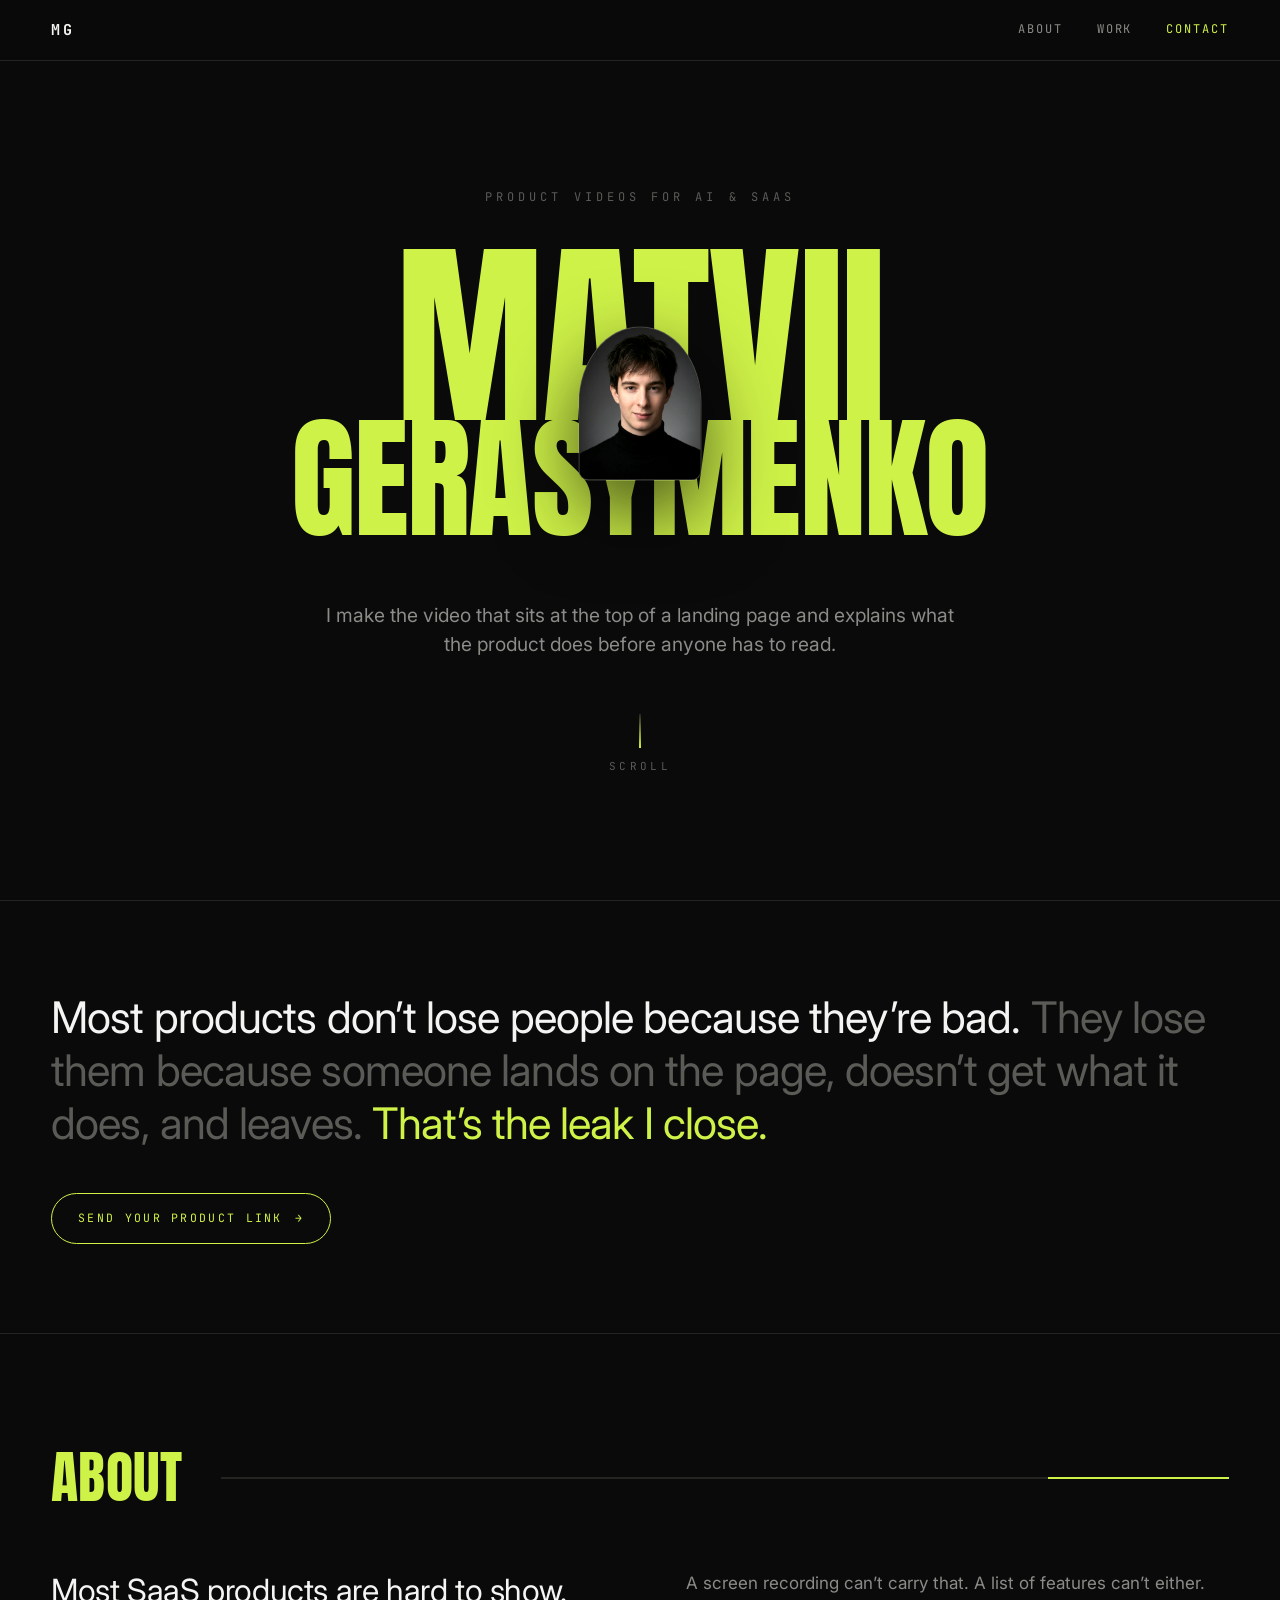
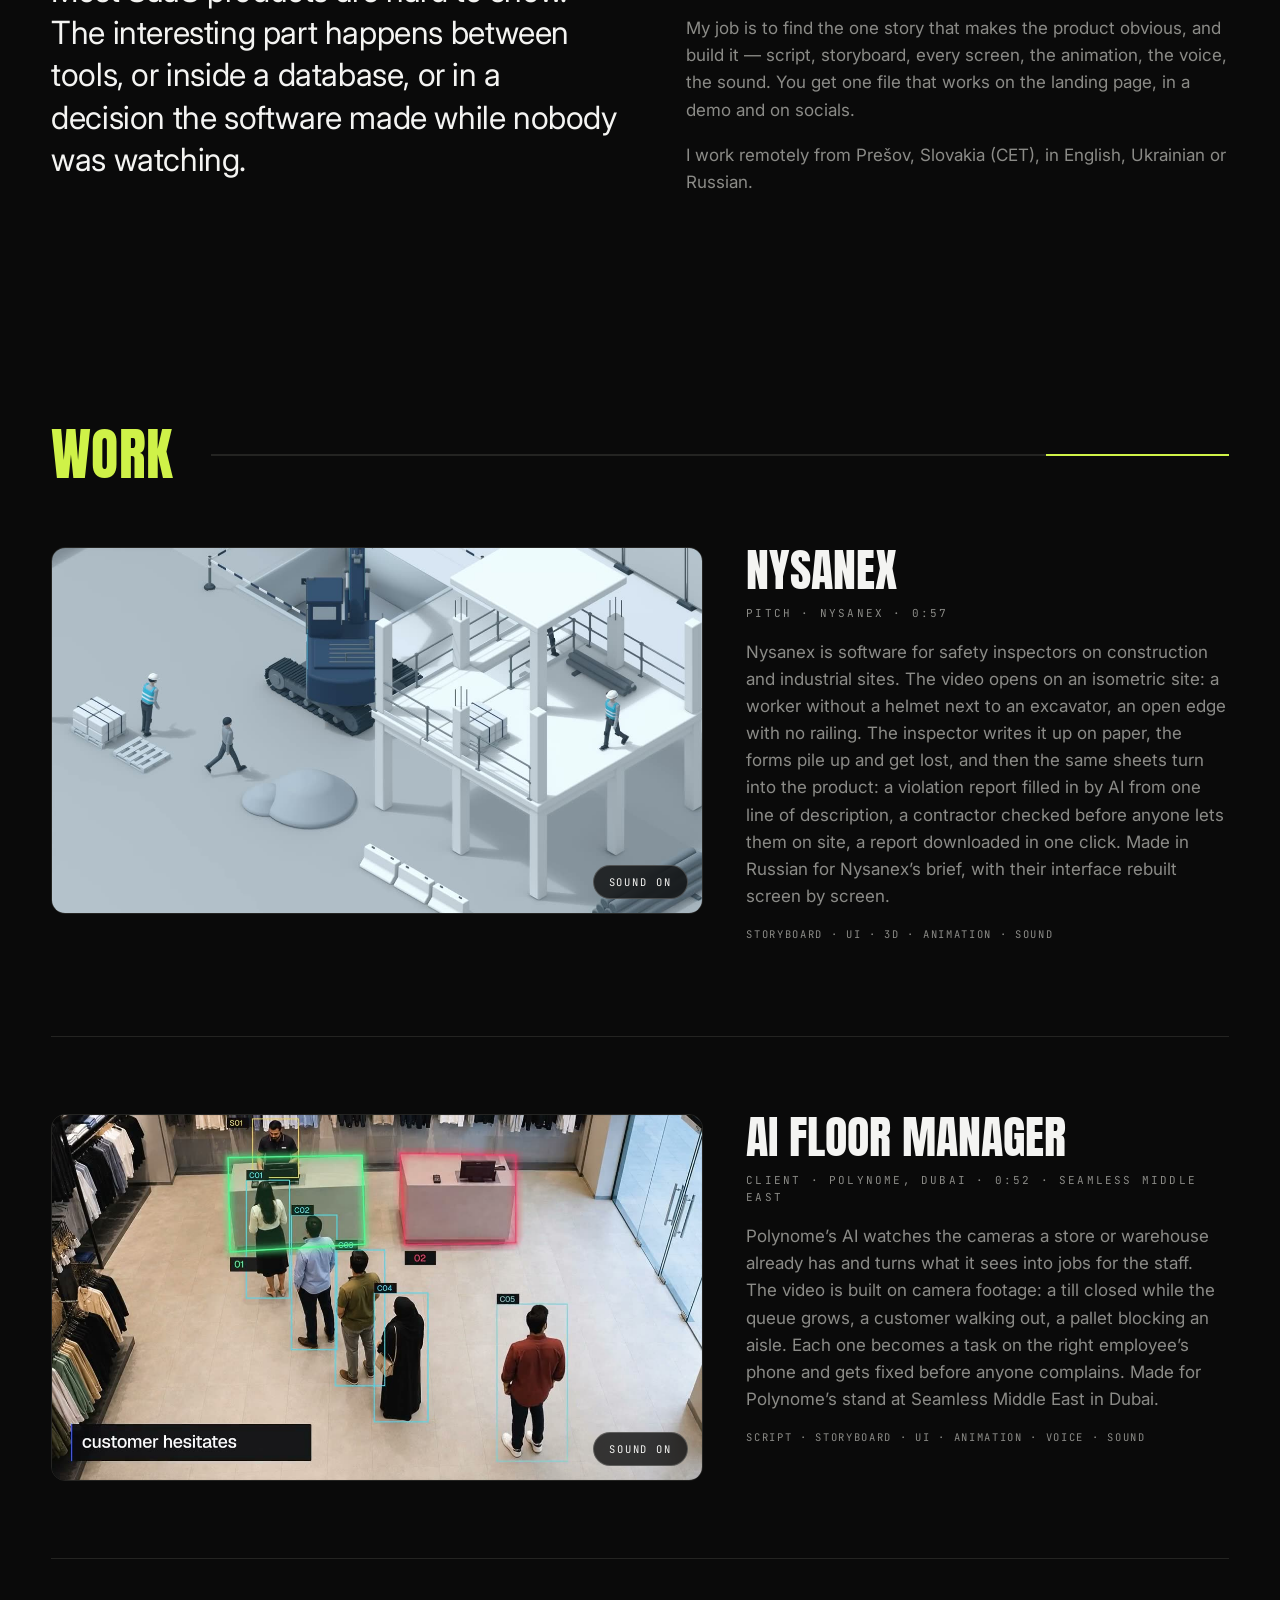
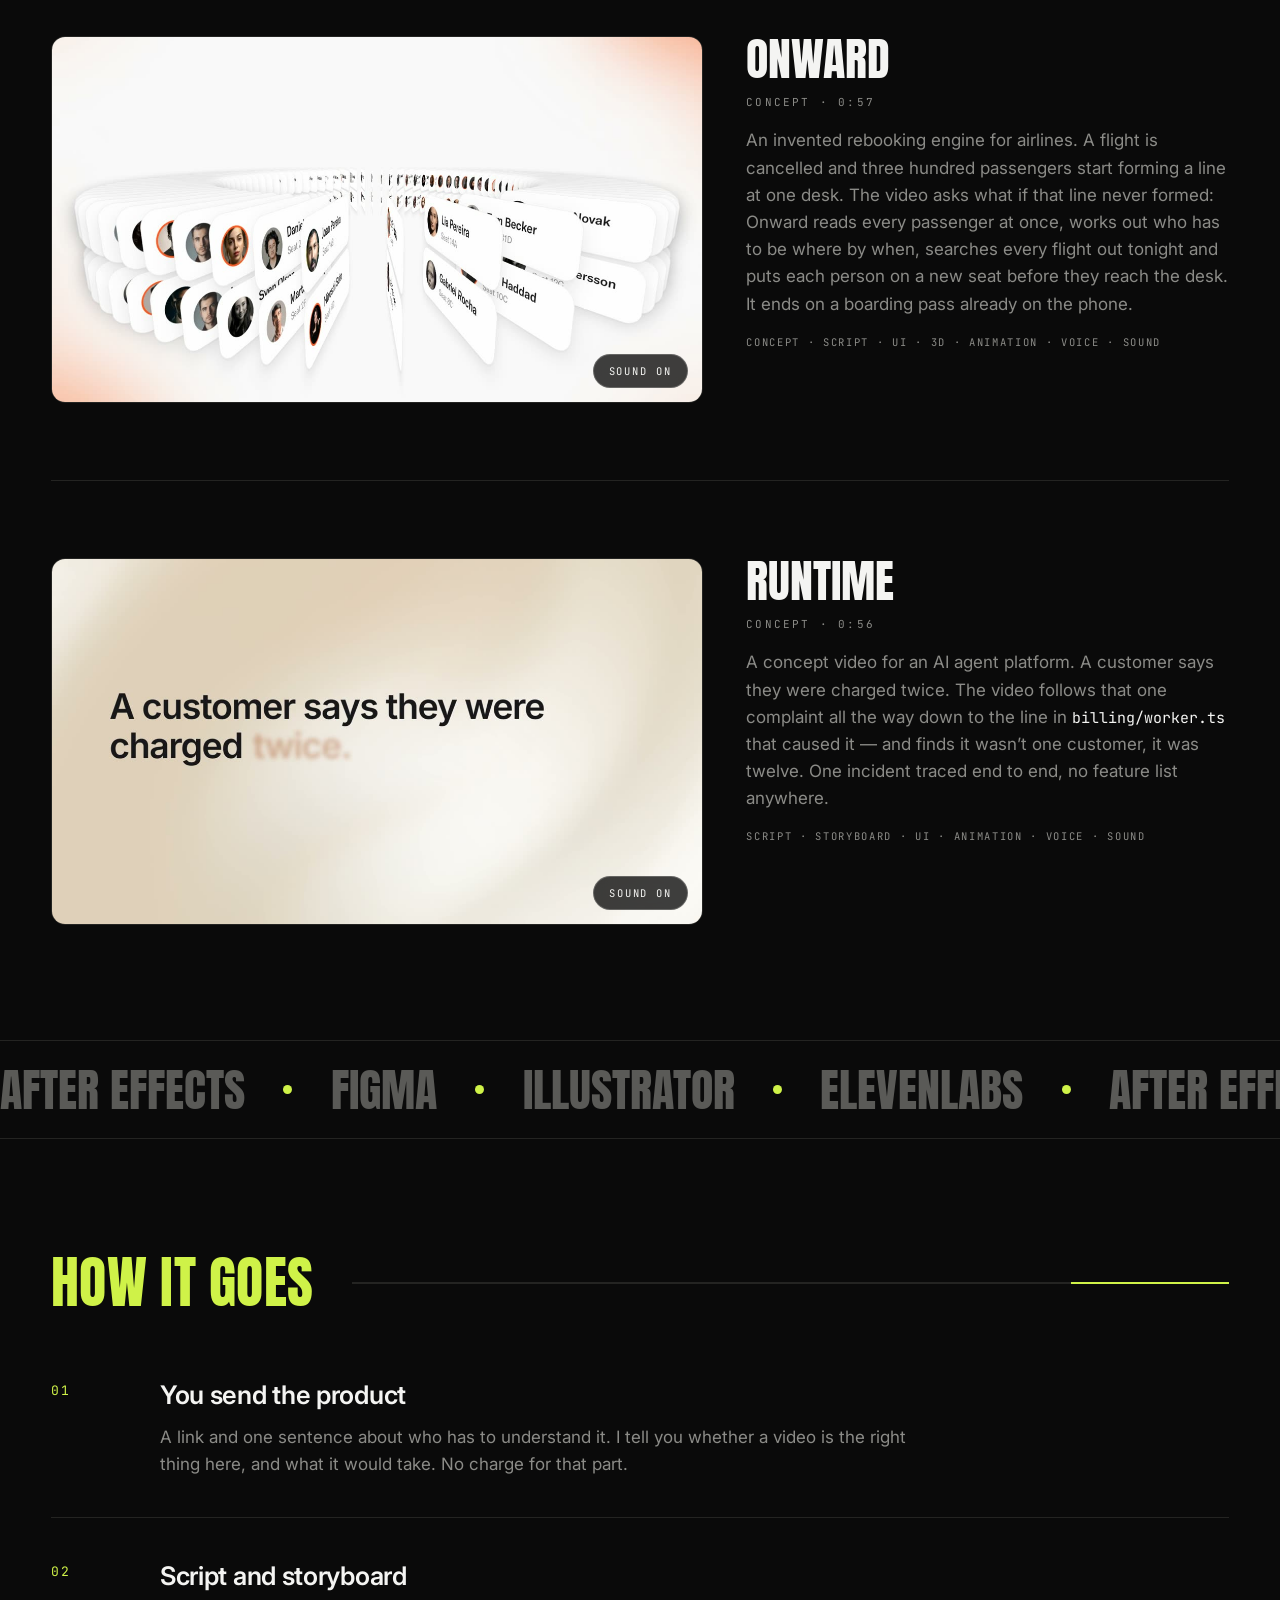
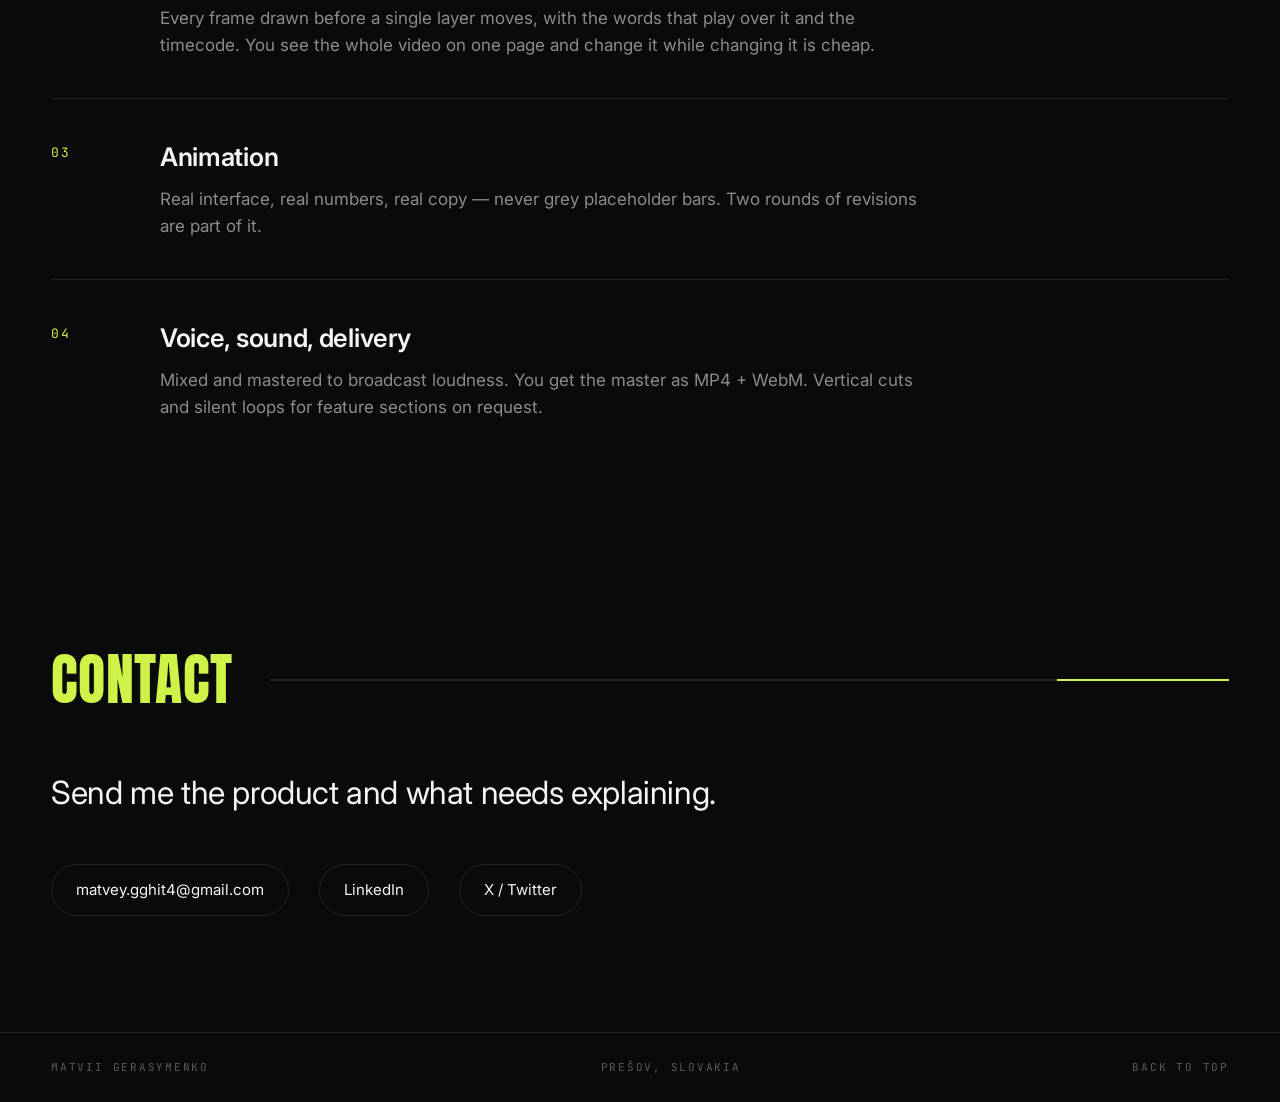
==== index.html @ 165502f5 "Onward replaces Kilter" ====
<!doctype html>
<html lang="en">
<head>
<meta charset="utf-8">
<meta name="viewport" content="width=device-width,initial-scale=1">
<title>Matvii Gerasymenko — Product videos for AI &amp; SaaS</title>
<meta name="description" content="Product videos for AI and SaaS products that are hard to show, built from the real interface. Script, storyboard, UI, animation, voice, sound — one person, start to finish.">
<meta property="og:title" content="Matvii Gerasymenko — Product video for SaaS">
<meta property="og:description" content="Product videos for AI and SaaS products that are hard to show, built from the real interface.">
<meta property="og:image" content="assets/nysanex-poster.jpg">
<meta property="og:type" content="website">
<meta name="theme-color" content="#0A0A0A">
<link rel="preconnect" href="https://fonts.googleapis.com">
<link rel="preconnect" href="https://fonts.gstatic.com" crossorigin>
<link href="https://fonts.googleapis.com/css2?family=Anton&family=Inter:wght@400;500;600&family=JetBrains+Mono:wght@400;700&display=swap" rel="stylesheet">
<link rel="stylesheet" href="style.css">
</head>
<body>

<header class="head">
  <a class="mono brand" href="#top">MG</a>
  <nav class="mono nav">
    <a href="#about">About</a>
    <a href="#work">Work</a>
    <a href="#contact">Contact</a>
  </nav>
</header>

<main id="top">

  <!-- ══ HERO ══ -->
  <section class="hero">
    <p class="mono eyebrow">PRODUCT VIDEOS FOR AI &amp; SAAS</p>
    <div class="name">
      <h1 class="line">MATVII</h1>
      <figure class="portrait">
        <img src="assets/matvii.jpg" alt="Matvii Gerasymenko" width="720" height="900" loading="eager">
      </figure>
      <h1 class="line">GERASYMENKO</h1>
    </div>
    <p class="lead">I make the video that sits at the top of a landing page and explains what the product does before anyone has to read.</p>
    <a class="mono scroll" href="#about"><span class="bar"></span>SCROLL</a>
  </section>

  <!-- ══ ЗАЯВЛЕНИЕ — первое, что читают после первого экрана ══ -->
  <section class="claim">
    <p class="claim-t">
      Most products don’t lose people because they’re bad.
      <span class="off">They lose them because someone lands on the page, doesn’t get what it does, and leaves.</span>
      <span class="hit">That’s the leak I close.</span>
    </p>
    <a class="mono cta" href="#contact">SEND YOUR PRODUCT LINK <span>&rarr;</span></a>
  </section>

  <!-- ══ ABOUT ══ -->
  <section id="about" class="sec">
    <div class="sec-head"><h2>ABOUT</h2><span class="rule"></span></div>
    <div class="two">
      <p class="big">Most SaaS products are hard to show. The interesting part happens between tools, or inside a database, or in a decision the software made while nobody was watching.</p>
      <div class="body">
        <p>A screen recording can’t carry that. A list of features can’t either.</p>
        <p>My job is to find the one story that makes the product obvious, and build it — script, storyboard, every screen, the animation, the voice, the sound. You get one file that works on the landing page, in a demo and on socials.</p>
        <p>I work remotely from Prešov, Slovakia (CET), in English, Ukrainian or Russian.</p>
      </div>
    </div>
  </section>

  <!-- ══ WORK ══ -->
  <section id="work" class="sec">
    <div class="sec-head"><h2>WORK</h2><span class="rule"></span></div>

    <article class="proj">
      <div class="player">
        <video src="assets/nysanex.mp4" poster="assets/nysanex-poster.jpg" muted loop playsinline preload="none"></video>
        <button class="mono sound" type="button" aria-label="Sound">SOUND ON</button>
      </div>
      <div class="meta">
        <h3>Nysanex</h3>
        <p class="mono tags">PITCH · NYSANEX · 0:57</p>
        <p>Nysanex is software for safety inspectors on construction and industrial sites. The video opens on an isometric site: a worker without a helmet next to an excavator, an open edge with no railing. The inspector writes it up on paper, the forms pile up and get lost, and then the same sheets turn into the product: a violation report filled in by AI from one line of description, a contractor checked before anyone lets them on site, a report downloaded in one click. Made in Russian for Nysanex’s brief, with their interface rebuilt screen by screen.</p>
        <p class="mono credits">STORYBOARD · UI · 3D · ANIMATION · SOUND</p>
      </div>
    </article>

    <article class="proj">
      <div class="player">
        <video src="assets/polynome-floor.mp4" poster="assets/polynome-floor-poster.jpg" muted loop playsinline preload="none"></video>
        <button class="mono sound" type="button" aria-label="Sound">SOUND ON</button>
      </div>
      <div class="meta">
        <h3>AI Floor Manager</h3>
        <p class="mono tags">CLIENT · POLYNOME, DUBAI · 0:52 · SEAMLESS MIDDLE EAST</p>
        <p>Polynome’s AI watches the cameras a store or warehouse already has and turns what it sees into jobs for the staff. The video is built on camera footage: a till closed while the queue grows, a customer walking out, a pallet blocking an aisle. Each one becomes a task on the right employee’s phone and gets fixed before anyone complains. Made for Polynome’s stand at Seamless Middle East in Dubai.</p>
        <p class="mono credits">SCRIPT · STORYBOARD · UI · ANIMATION · VOICE · SOUND</p>
      </div>
    </article>

    <article class="proj">
      <div class="player">
        <video src="assets/onward.mp4" poster="assets/onward-poster.jpg" muted loop playsinline preload="none"></video>
        <button class="mono sound" type="button" aria-label="Sound">SOUND ON</button>
      </div>
      <div class="meta">
        <h3>Onward</h3>
        <p class="mono tags">CONCEPT · 0:57</p>
        <p>An invented rebooking engine for airlines. A flight is cancelled and three hundred passengers start forming a line at one desk. The video asks what if that line never formed: Onward reads every passenger at once, works out who has to be where by when, searches every flight out tonight and puts each person on a new seat before they reach the desk. It ends on a boarding pass already on the phone.</p>
        <p class="mono credits">CONCEPT · SCRIPT · UI · 3D · ANIMATION · VOICE · SOUND</p>
      </div>
    </article>

    <article class="proj">
      <div class="player">
        <video src="assets/runtime.mp4" poster="assets/runtime-poster.jpg" muted loop playsinline preload="none"></video>
        <button class="mono sound" type="button" aria-label="Sound">SOUND ON</button>
      </div>
      <div class="meta">
        <h3>Runtime</h3>
        <p class="mono tags">CONCEPT · 0:56</p>
        <p>A concept video for an AI agent platform. A customer says they were charged twice. The video follows that one complaint all the way down to the line in <span class="code">billing/worker.ts</span> that caused it — and finds it wasn’t one customer, it was twelve. One incident traced end to end, no feature list anywhere.</p>
        <p class="mono credits">SCRIPT · STORYBOARD · UI · ANIMATION · VOICE · SOUND</p>
      </div>
    </article>

  </section>

  <!-- ══ MARQUEE ══ -->
  <div class="marquee" aria-hidden="true">
    <div class="track">
      <span>AFTER EFFECTS</span><i></i><span>FIGMA</span><i></i><span>ILLUSTRATOR</span><i></i><span>ELEVENLABS</span><i></i>
      <span>AFTER EFFECTS</span><i></i><span>FIGMA</span><i></i><span>ILLUSTRATOR</span><i></i><span>ELEVENLABS</span><i></i>
      <span>AFTER EFFECTS</span><i></i><span>FIGMA</span><i></i><span>ILLUSTRATOR</span><i></i><span>ELEVENLABS</span><i></i>
    </div>
  </div>

  <!-- ══ PROCESS ══ -->
  <section id="process" class="sec">
    <div class="sec-head"><h2>HOW IT GOES</h2><span class="rule"></span></div>
    <ol class="steps">
      <li>
        <span class="mono n">01</span>
        <div><h4>You send the product</h4>
        <p>A link and one sentence about who has to understand it. I tell you whether a video is the right thing here, and what it would take. No charge for that part.</p></div>
      </li>
      <li>
        <span class="mono n">02</span>
        <div><h4>Script and storyboard</h4>
        <p>Every frame drawn before a single layer moves, with the words that play over it and the timecode. You see the whole video on one page and change it while changing it is cheap.</p></div>
      </li>
      <li>
        <span class="mono n">03</span>
        <div><h4>Animation</h4>
        <p>Real interface, real numbers, real copy — never grey placeholder bars. Two rounds of revisions are part of it.</p></div>
      </li>
      <li>
        <span class="mono n">04</span>
        <div><h4>Voice, sound, delivery</h4>
        <p>Mixed and mastered to broadcast loudness. You get the master as MP4 + WebM. Vertical cuts and silent loops for feature sections on request.</p></div>
      </li>
    </ol>
  </section>

  <!-- ══ CONTACT ══ -->
  <section id="contact" class="sec contact">
    <div class="sec-head"><h2>CONTACT</h2><span class="rule"></span></div>
    <p class="big">Send me the product and what needs explaining.</p>
    <ul class="links">
      <li><a href="mailto:matvey.gghit4@gmail.com">matvey.gghit4@gmail.com</a></li>
      <li><a href="https://www.linkedin.com/in/matvii-gerasymenko/" target="_blank" rel="noopener">LinkedIn</a></li>
      <li><a href="https://x.com/matvii_motion" target="_blank" rel="noopener">X / Twitter</a></li>
    </ul>
  </section>

</main>

<footer class="foot mono">
  <span>MATVII GERASYMENKO</span>
  <span>PREŠOV, SLOVAKIA</span>
  <span><a href="#top">BACK TO TOP</a></span>
</footer>

<script>
// видео играют только когда видны — страница не тащит три файла разом
const vids = document.querySelectorAll('.player video');
const io = new IntersectionObserver(es => es.forEach(e => {
  const v = e.target;
  if (e.isIntersecting) { v.preload = 'auto'; v.play().catch(()=>{}); }
  else v.pause();
}), { threshold: 0.35 });
vids.forEach(v => io.observe(v));

document.querySelectorAll('.player').forEach(p => {
  const v = p.querySelector('video'), b = p.querySelector('.sound');
  b.addEventListener('click', () => {
    v.muted = !v.muted;
    b.textContent = v.muted ? 'SOUND ON' : 'SOUND OFF';
    b.classList.toggle('live', !v.muted);
    if (!v.muted) { vids.forEach(o => { if (o !== v) o.muted = true; });
      document.querySelectorAll('.sound').forEach(o => { if (o !== b) { o.textContent='SOUND ON'; o.classList.remove('live'); } }); }
    v.play().catch(()=>{});
  });
});

// подсветка активного раздела в шапке
const links = [...document.querySelectorAll('.nav a')];
const secs  = links.map(a => document.querySelector(a.getAttribute('href'))).filter(Boolean);
const navIO = new IntersectionObserver(es => es.forEach(e => {
  if (!e.isIntersecting) return;
  links.forEach(a => a.classList.toggle('on', a.getAttribute('href') === '#' + e.target.id));
}), { rootMargin: '-45% 0px -50% 0px' });
secs.forEach(s => navIO.observe(s));
</script>
</body>
</html>
---- style.css ----
/* ═══ MATVII GERASYMENKO — портфолио ═══ */

:root{
  --bg:#0A0A0A;
  --bg2:#101010;
  --ink:#F4F4F2;
  --mut:#8B8B87;
  --dim:#5A5A57;
  --line:#242422;
  --acid:#CFF248;
}

*{margin:0;padding:0;box-sizing:border-box}
html{scroll-behavior:smooth;-webkit-text-size-adjust:100%}
body{
  background:var(--bg);color:var(--ink);
  font-family:Inter,-apple-system,BlinkMacSystemFont,"Helvetica Neue",Arial,sans-serif;
  font-size:17px;line-height:1.6;
  -webkit-font-smoothing:antialiased;
  overflow-x:hidden;
}
img,video{display:block;max-width:100%}
a{color:inherit;text-decoration:none}
.mono{font-family:"JetBrains Mono",ui-monospace,SFMono-Regular,Menlo,monospace}

/* ── шапка ── */
.head{
  position:fixed;top:0;left:0;right:0;z-index:50;
  display:flex;align-items:center;justify-content:space-between;
  padding:18px clamp(20px,4vw,56px);
  background:rgba(10,10,10,.72);backdrop-filter:blur(14px);
  border-bottom:1px solid var(--line);
}
.brand{font-size:15px;font-weight:700;letter-spacing:.18em}
.nav{display:flex;gap:clamp(16px,3vw,34px);font-size:12px;letter-spacing:.16em}
.nav a{color:var(--mut);text-transform:uppercase;transition:color .2s}
.nav a:hover,.nav a.on{color:var(--acid)}

/* ── герой ── */
.hero{
  min-height:100svh;display:flex;flex-direction:column;
  align-items:center;justify-content:center;
  padding:120px clamp(20px,4vw,56px) 56px;text-align:center;
}
.eyebrow{
  font-size:clamp(10px,1.1vw,12px);letter-spacing:.34em;
  color:var(--dim);text-transform:uppercase;margin-bottom:clamp(24px,4vw,44px);
}
.name{position:relative;width:100%;max-width:1500px}
.line{
  font-family:Anton,"Arial Narrow",Impact,sans-serif;font-weight:400;
  color:var(--acid);text-transform:uppercase;
  font-size:clamp(64px,15.5vw,250px);line-height:.86;
  letter-spacing:-.012em;
}
.name .line:last-of-type{font-size:clamp(43px,10.4vw,168px)}
.portrait{
  position:absolute;left:50%;top:50%;
  transform:translate(-50%,-44%);
  width:clamp(86px,9.6vw,158px);aspect-ratio:4/5;
  border-radius:50% 50% 10px 10px;overflow:hidden;
  background:linear-gradient(180deg,#33332F,#171715);
  border:1px solid rgba(244,244,242,.16);
  box-shadow:0 30px 80px rgba(0,0,0,.7);
}
.portrait img{width:100%;height:100%;object-fit:cover;object-position:50% 22%;
  filter:contrast(1.05) brightness(1.12) saturate(1.05)}
.lead{
  max-width:640px;margin:clamp(34px,5vw,64px) auto 0;
  color:var(--mut);font-size:clamp(16px,1.5vw,20px);line-height:1.55;
}
.scroll{
  display:inline-flex;flex-direction:column;align-items:center;gap:10px;
  margin-top:clamp(30px,5vw,54px);
  font-size:11px;letter-spacing:.3em;color:var(--dim);
}
.bar{width:2px;height:34px;background:linear-gradient(180deg,var(--line),var(--acid))}

/* ── заявление под первым экраном ── */
.claim{
  max-width:1500px;margin:0 auto;
  padding:clamp(56px,7vw,110px) clamp(20px,4vw,56px);
  border-top:1px solid var(--line);border-bottom:1px solid var(--line);
}
.claim-t{
  font-size:clamp(24px,3.4vw,50px);line-height:1.22;letter-spacing:-.9px;
  max-width:19ch;max-width:min(1180px,100%);
}
.claim-t .off{color:var(--dim)}
.claim-t .hit{color:var(--acid)}
.cta{
  display:inline-flex;align-items:center;gap:12px;
  margin-top:clamp(26px,3.4vw,44px);padding:15px 26px;
  border:1px solid var(--acid);border-radius:999px;
  color:var(--acid);font-size:11.5px;letter-spacing:.2em;transition:.2s;
}
.cta span{transition:transform .2s}
.cta:hover{background:var(--acid);color:#0A0A0A}
.cta:hover span{transform:translateX(5px)}

/* ── секции ── */
.sec{padding:clamp(70px,9vw,140px) clamp(20px,4vw,56px);max-width:1500px;margin:0 auto}
.sec-head{display:flex;align-items:center;gap:clamp(18px,3vw,40px);margin-bottom:clamp(36px,5vw,66px)}
.sec-head h2{
  font-family:Anton,"Arial Narrow",Impact,sans-serif;font-weight:400;
  font-size:clamp(30px,4.4vw,62px);color:var(--acid);
  text-transform:uppercase;letter-spacing:.005em;line-height:1;
}
.rule{flex:1;height:2px;background:linear-gradient(90deg,var(--line) 0%,var(--line) 82%,var(--acid) 82%,var(--acid) 100%)}

.two{display:grid;grid-template-columns:1.05fr 1fr;gap:clamp(30px,5vw,80px)}
.big{font-size:clamp(21px,2.5vw,34px);line-height:1.32;letter-spacing:-.4px}
.body p{color:var(--mut);margin-bottom:18px}
.body p:last-child{margin-bottom:0}

/* ── работы ── */
.proj{
  display:grid;grid-template-columns:1.35fr 1fr;
  gap:clamp(24px,3.4vw,54px);align-items:start;
  padding-bottom:clamp(46px,6vw,86px);margin-bottom:clamp(46px,6vw,86px);
  border-bottom:1px solid var(--line);
}
.sec .proj:last-of-type{border-bottom:0;padding-bottom:0;margin-bottom:0}
.player{position:relative;border-radius:14px;overflow:hidden;background:var(--bg2);border:1px solid var(--line)}
.player video{width:100%;aspect-ratio:16/9;object-fit:cover}
.sound{
  position:absolute;right:14px;bottom:14px;
  padding:9px 15px;border-radius:999px;cursor:pointer;
  background:rgba(10,10,10,.78);backdrop-filter:blur(10px);
  border:1px solid rgba(244,244,242,.22);color:var(--ink);
  font-size:10.5px;letter-spacing:.18em;transition:.2s;
}
.sound:hover{border-color:var(--acid);color:var(--acid)}
.sound.live{background:var(--acid);color:#0A0A0A;border-color:var(--acid)}

.meta h3{
  font-family:Anton,"Arial Narrow",Impact,sans-serif;font-weight:400;
  font-size:clamp(32px,3.6vw,54px);text-transform:uppercase;line-height:1;margin-bottom:12px;
}
.tags{font-size:11px;letter-spacing:.2em;color:var(--acid);margin-bottom:20px}
.meta p{color:var(--mut);margin-bottom:16px}
.credits{font-size:10.5px;letter-spacing:.16em;color:var(--dim);margin-bottom:0}

/* ── отзыв клиента под работой ── */
.quote{
  grid-column:1/-1;position:relative;
  padding:clamp(26px,3.4vw,48px) clamp(22px,3.4vw,56px);
  background:var(--bg2);border:1px solid var(--line);border-radius:14px;
}
.quote::before{
  content:"“";position:absolute;top:clamp(8px,1.4vw,18px);right:clamp(18px,3vw,44px);
  font-family:Anton,"Arial Narrow",Impact,sans-serif;font-size:clamp(90px,11vw,170px);line-height:1;color:var(--acid);opacity:.9;
}
.quote-k{display:block;font-size:11px;letter-spacing:.2em;color:var(--acid);margin-bottom:clamp(16px,2vw,24px)}
.quote blockquote{max-width:980px}
.quote blockquote p{color:var(--mut);font-size:clamp(16px,1.35vw,19px);line-height:1.6;margin-bottom:14px}
.quote blockquote .quote-hit{color:var(--ink);font-size:clamp(20px,2.2vw,30px);line-height:1.32;letter-spacing:-.3px;margin:6px 0 18px}
.quote figcaption{font-size:11px;letter-spacing:.16em;color:var(--ink);margin-top:clamp(18px,2.4vw,28px)}
.quote figcaption span{color:var(--dim)}

/* ── бегущая строка ── */
.marquee{
  overflow:hidden;border-top:1px solid var(--line);border-bottom:1px solid var(--line);
  padding:clamp(16px,2vw,26px) 0;
}
.track{display:flex;align-items:center;gap:clamp(24px,3vw,48px);width:max-content;animation:run 26s linear infinite}
.track span{
  font-family:Anton,"Arial Narrow",Impact,sans-serif;font-weight:400;
  font-size:clamp(24px,3.6vw,54px);text-transform:uppercase;color:var(--dim);line-height:1;
}
.track i{width:9px;height:9px;border-radius:50%;background:var(--acid);flex:none}
@keyframes run{from{transform:translateX(0)}to{transform:translateX(-33.333%)}}

/* ── как это идёт ── */
.steps{list-style:none;display:grid;gap:clamp(24px,3vw,42px)}
.steps li{display:grid;grid-template-columns:78px 1fr;gap:clamp(16px,2.4vw,36px);
  padding-bottom:clamp(24px,3vw,42px);border-bottom:1px solid var(--line)}
.steps li:last-child{border-bottom:0;padding-bottom:0}
.n{font-size:13px;letter-spacing:.16em;color:var(--acid);padding-top:6px}
.steps h4{font-size:clamp(19px,2vw,27px);font-weight:600;letter-spacing:-.3px;margin-bottom:8px}
.steps p{color:var(--mut);max-width:760px}

/* ── контакты ── */
.contact .big{max-width:900px;margin-bottom:clamp(30px,4vw,50px)}
.links{list-style:none;display:flex;flex-wrap:wrap;gap:clamp(14px,2.4vw,30px)}
.links a{
  display:inline-block;padding:13px 24px;border-radius:999px;
  border:1px solid var(--line);font-size:15px;transition:.2s;
}
.links a:hover{border-color:var(--acid);color:var(--acid);transform:translateY(-2px)}

/* ── подвал ── */
.foot{
  display:flex;flex-wrap:wrap;justify-content:space-between;gap:12px;
  padding:26px clamp(20px,4vw,56px);border-top:1px solid var(--line);
  font-size:11px;letter-spacing:.16em;color:var(--dim);
}
.foot a:hover{color:var(--acid)}

/* ── узкие экраны ── */
@media (max-width:900px){
  .two,.proj{grid-template-columns:1fr}
  .steps li{grid-template-columns:52px 1fr}
  .portrait{width:clamp(78px,17vw,132px)}
}
@media (max-width:560px){
  body{font-size:16px}
  .nav a:not(.on){display:none}
  .nav a{display:inline}
}

@media (prefers-reduced-motion:reduce){
  html{scroll-behavior:auto}
  .track{animation:none}
  .links a:hover{transform:none}
}

.code{font-family:"JetBrains Mono",ui-monospace,Menlo,monospace;font-size:.88em;color:var(--ink)}
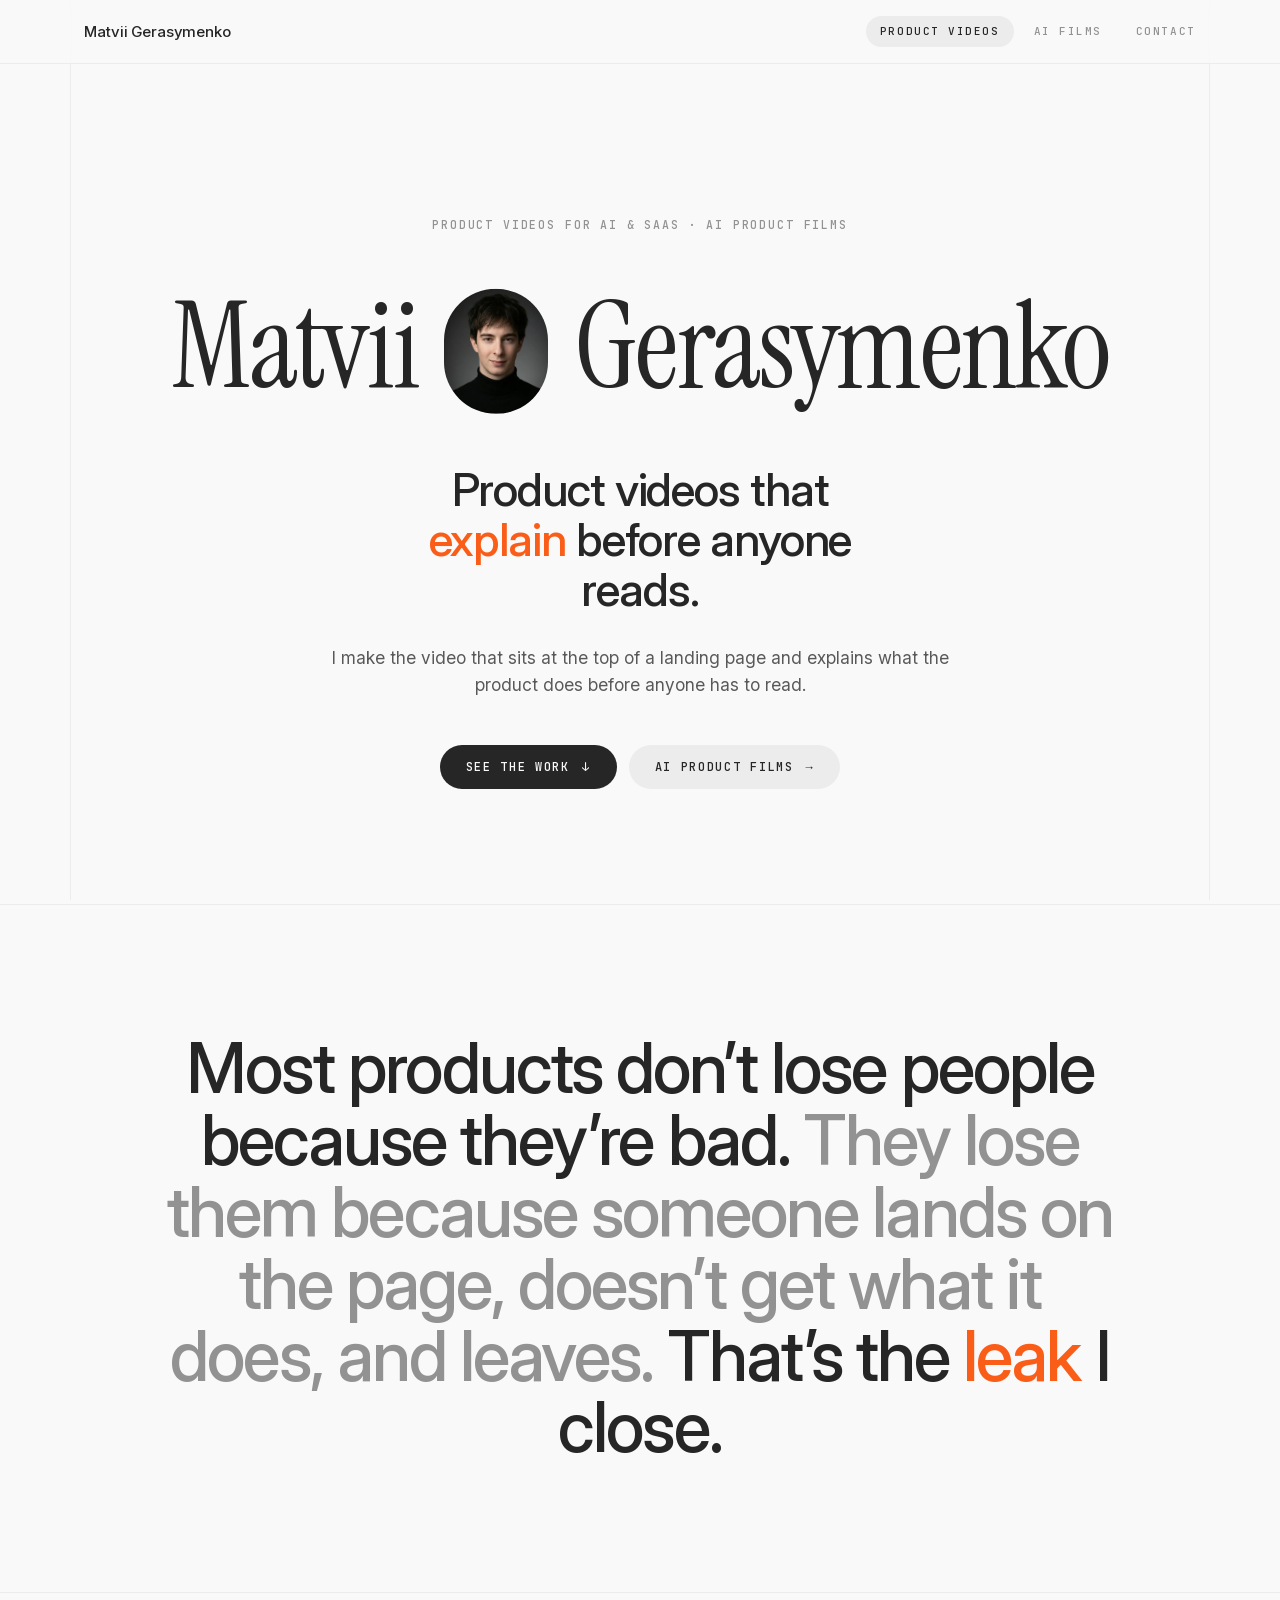
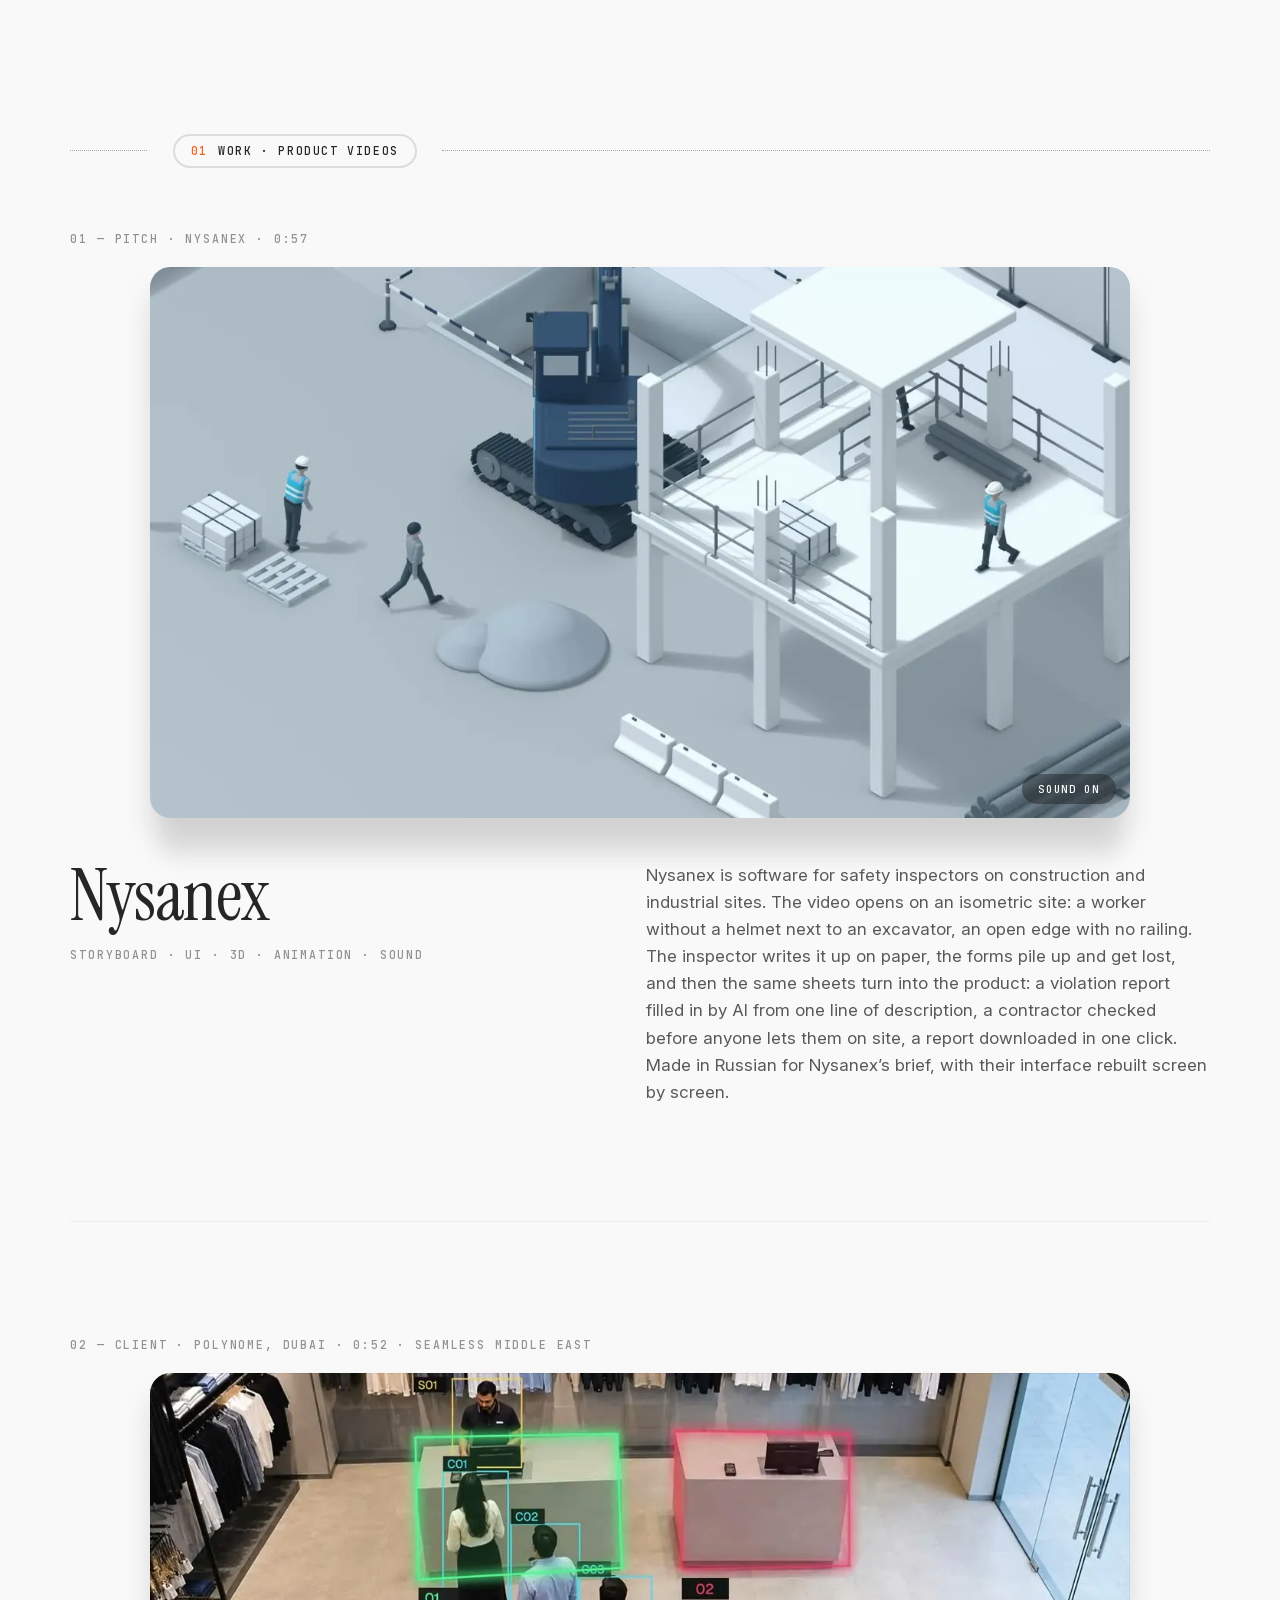
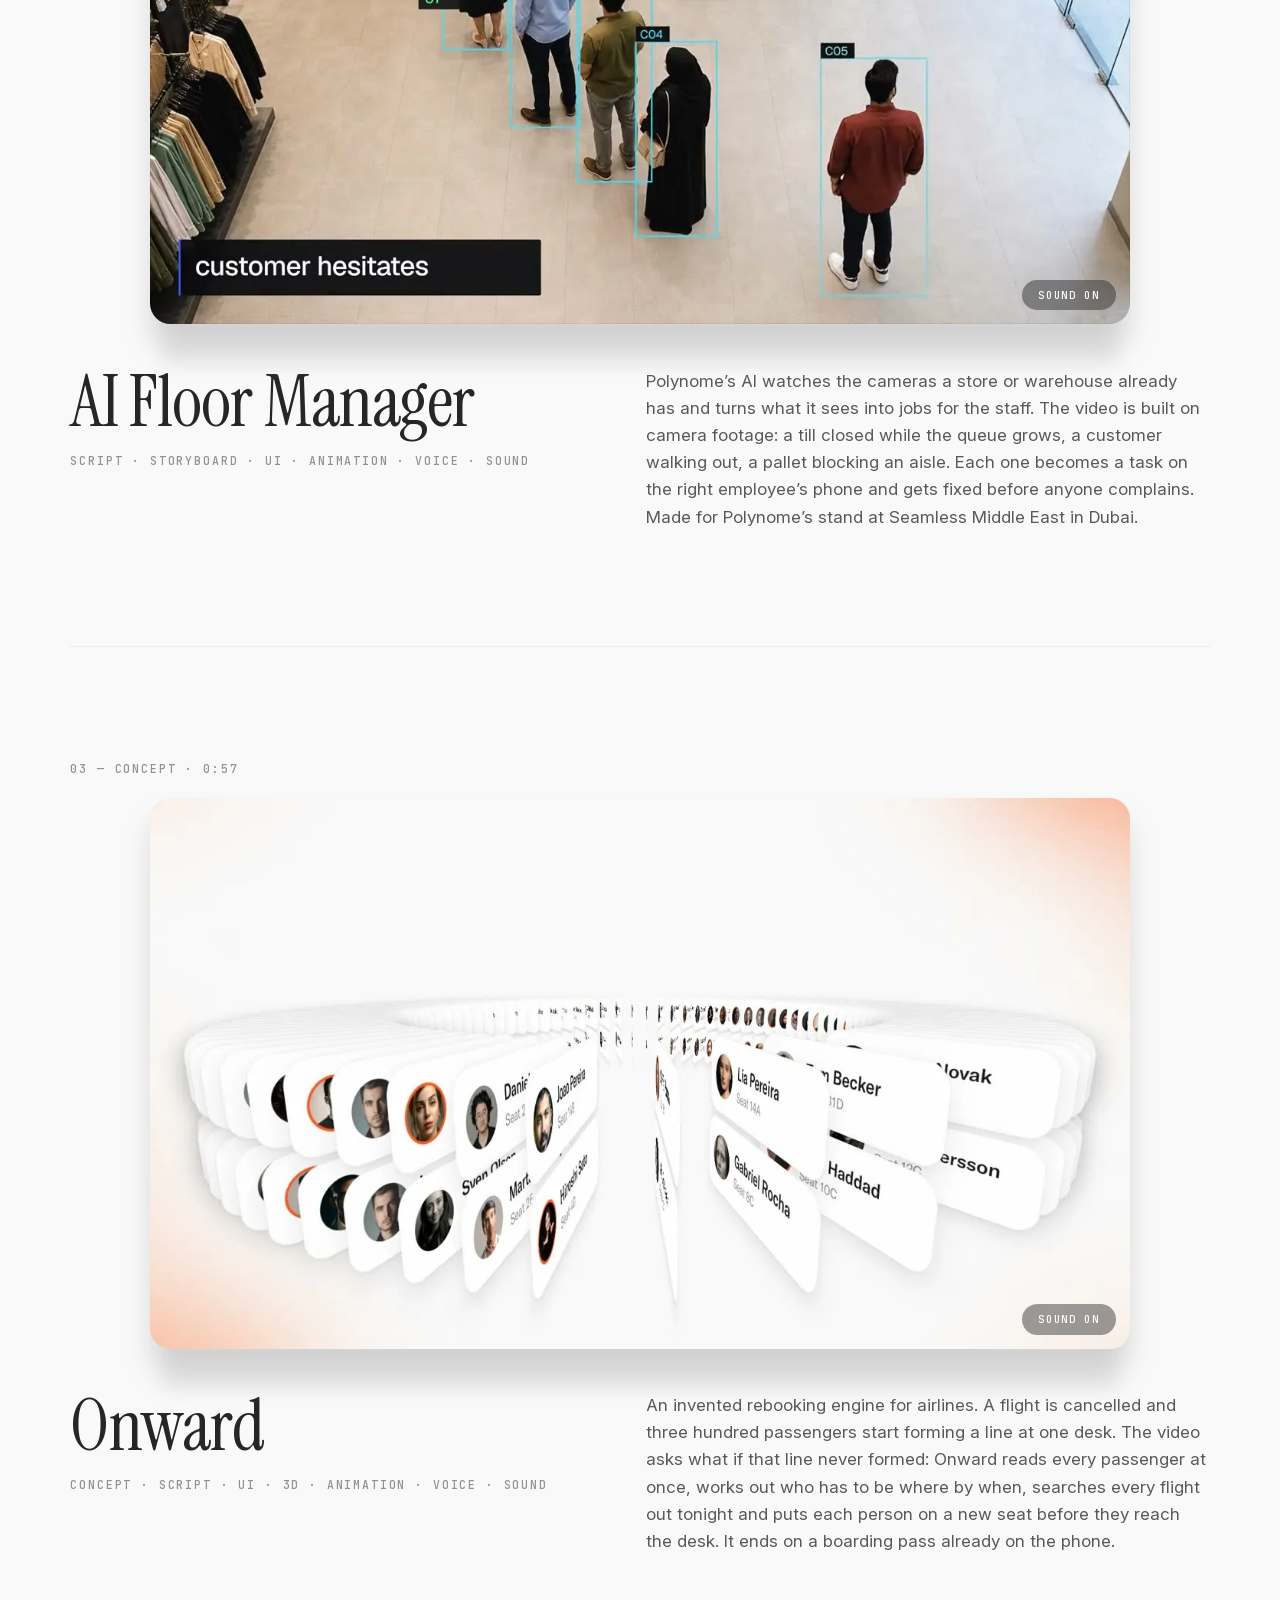
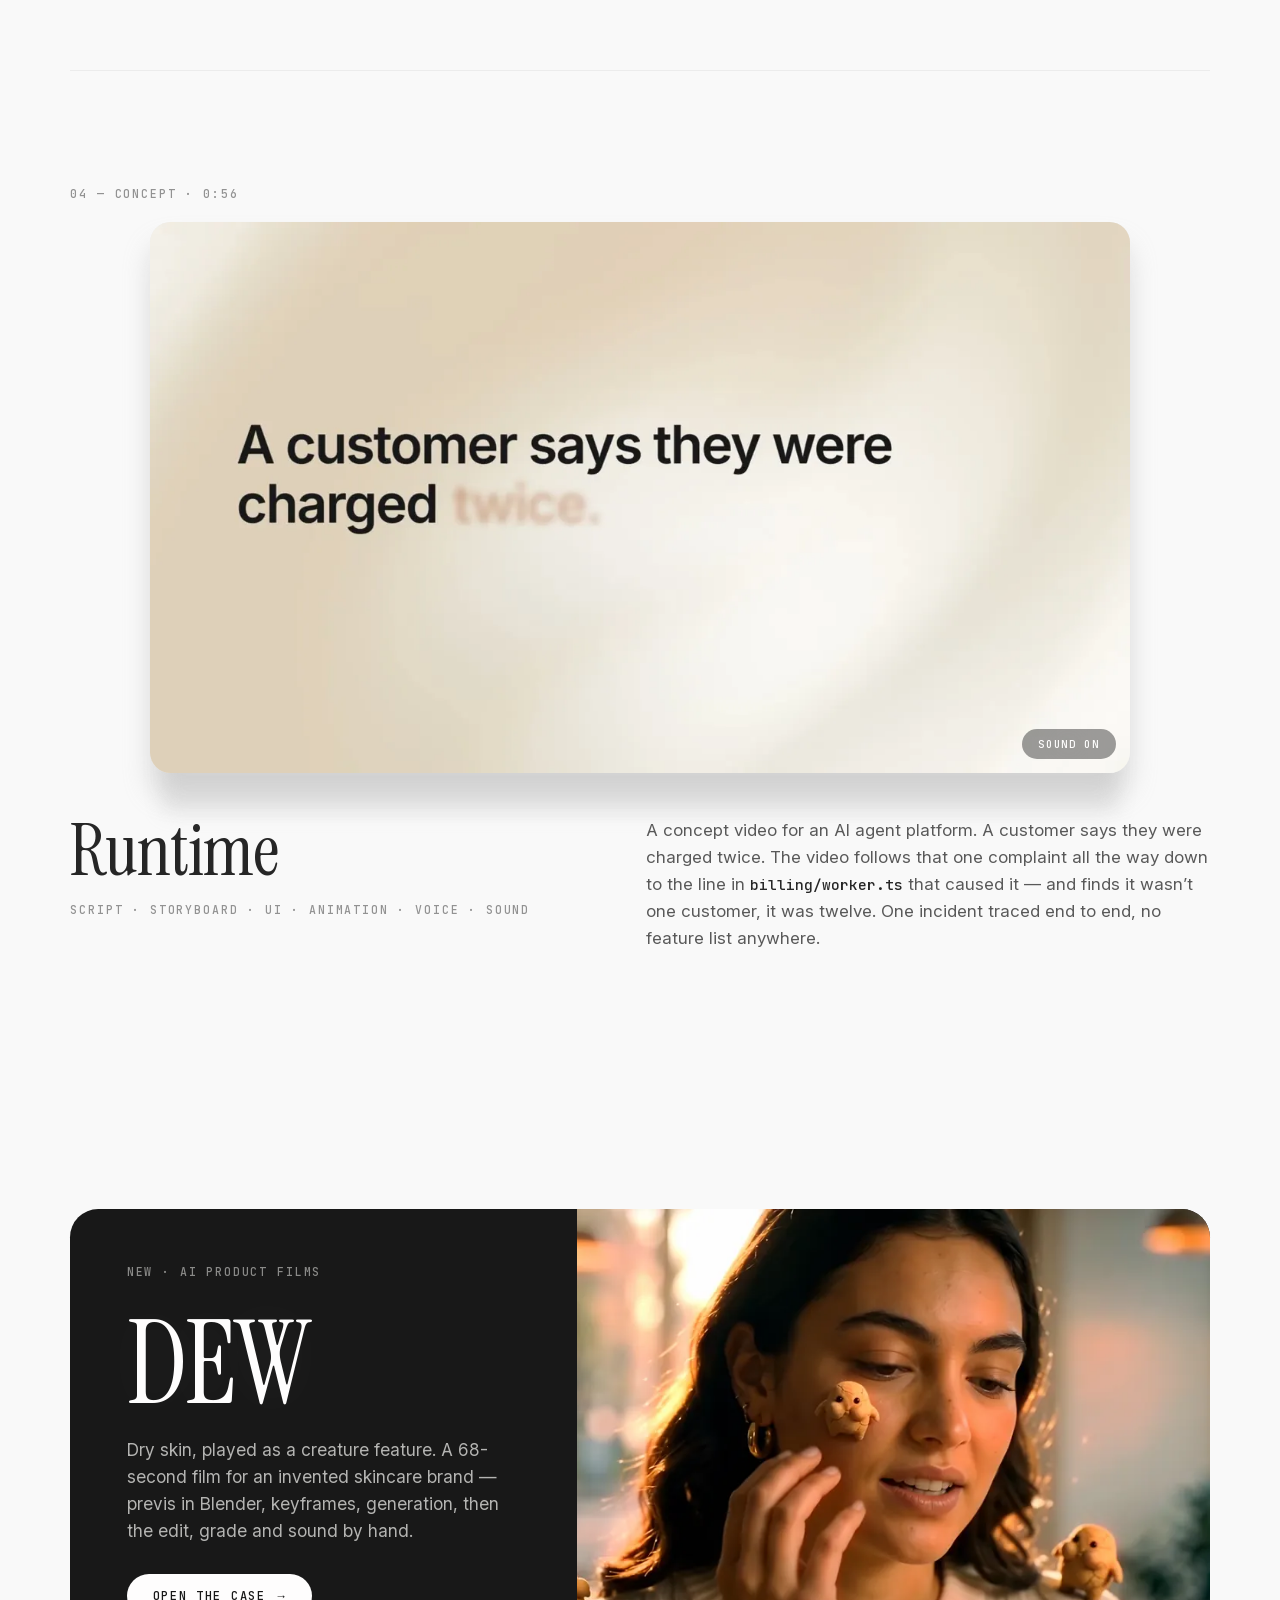
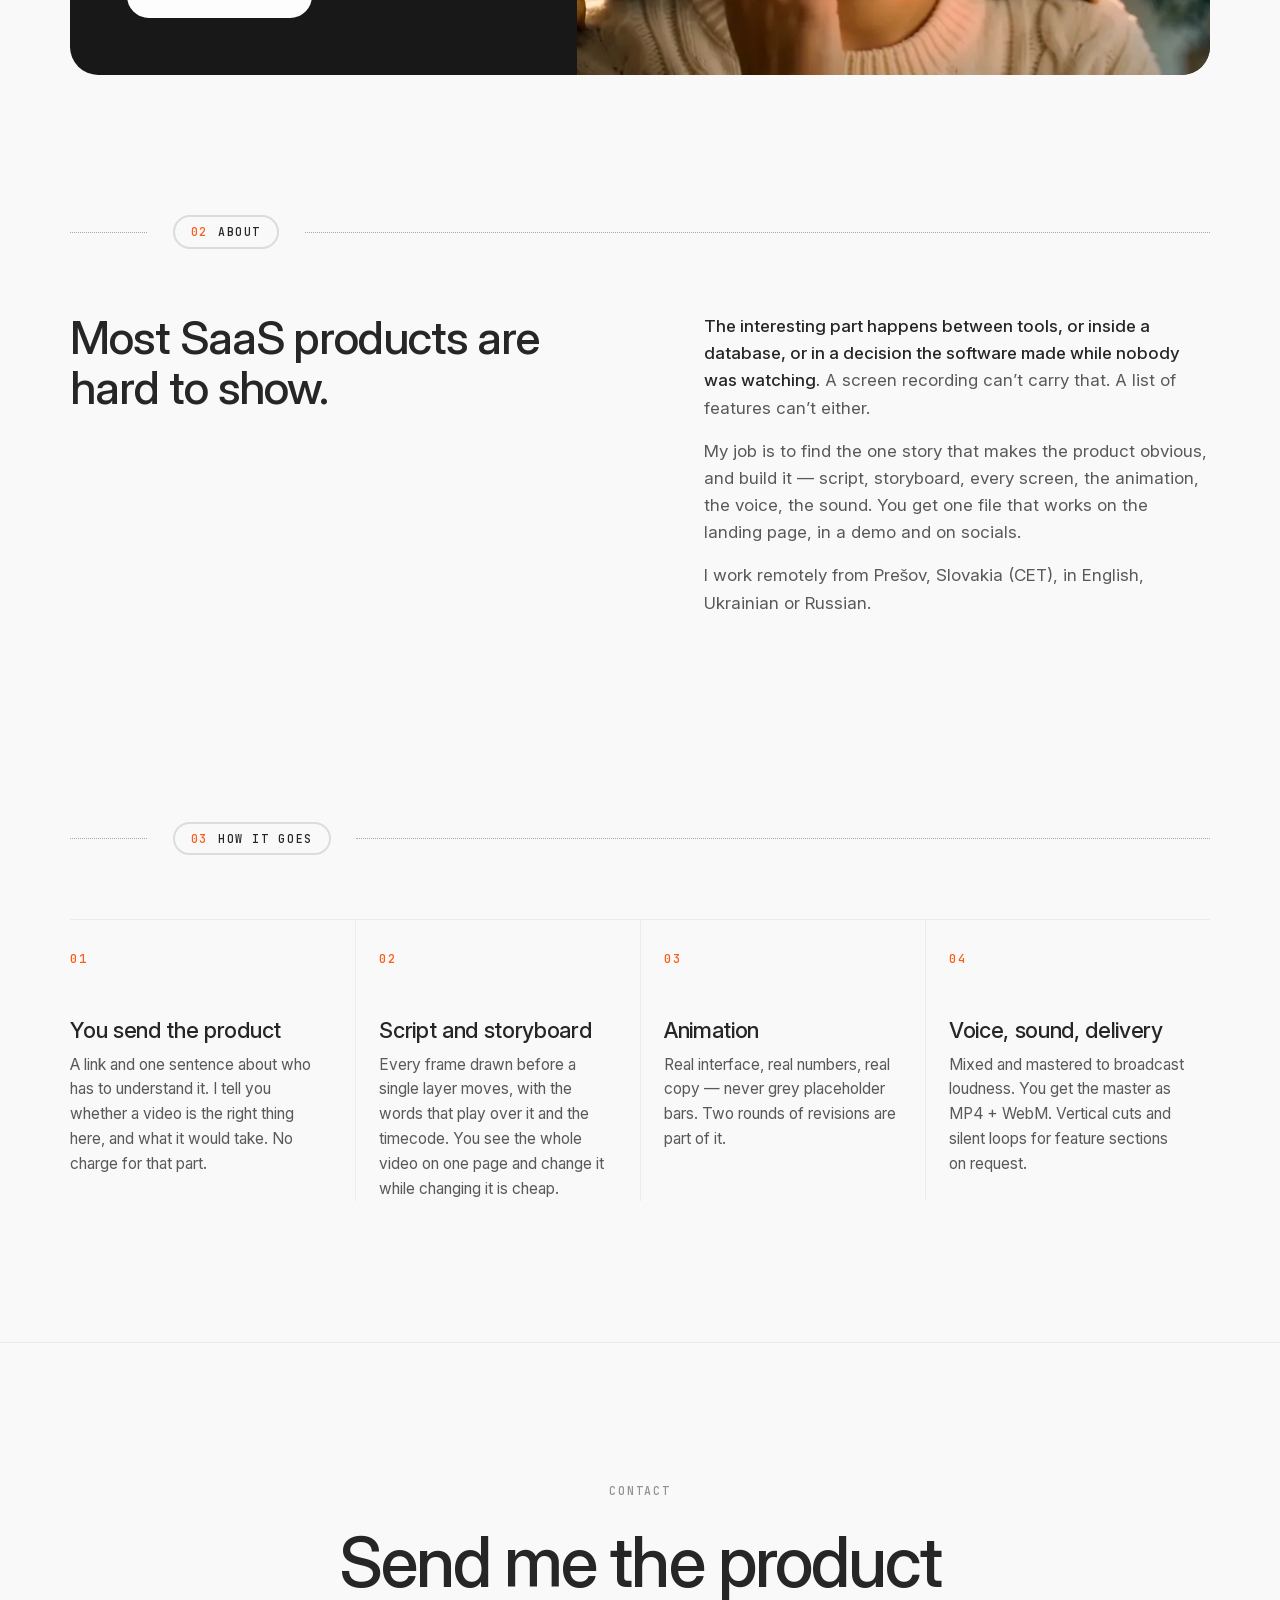
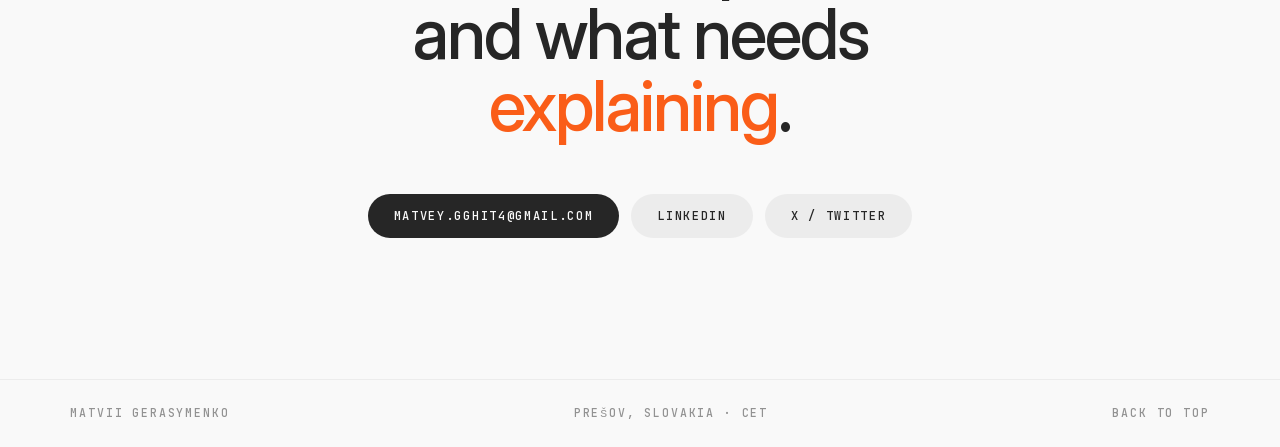
==== commit 05ed927f: "Redesign: motion-design system, AI films page, DEW case" ====
--- a/index.html
+++ b/index.html
@@ -4,210 +4,152 @@
 <meta charset="utf-8">
 <meta name="viewport" content="width=device-width,initial-scale=1">
 <title>Matvii Gerasymenko — Product videos for AI &amp; SaaS</title>
-<meta name="description" content="Product videos for AI and SaaS products that are hard to show, built from the real interface. Script, storyboard, UI, animation, voice, sound — one person, start to finish.">
-<meta property="og:title" content="Matvii Gerasymenko — Product video for SaaS">
+<meta name="description" content="Product videos for AI and SaaS products that are hard to show, built from the real interface — and AI product films with a story. Script, storyboard, animation, voice, sound: one person, start to finish.">
+<meta property="og:title" content="Matvii Gerasymenko — Product videos for AI &amp; SaaS">
 <meta property="og:description" content="Product videos for AI and SaaS products that are hard to show, built from the real interface.">
-<meta property="og:image" content="assets/nysanex-poster.jpg">
+<meta property="og:image" content="https://matvii007.github.io/portfolio/assets/nysanex-poster.jpg">
 <meta property="og:type" content="website">
-<meta name="theme-color" content="#0A0A0A">
-<link rel="preconnect" href="https://fonts.googleapis.com">
-<link rel="preconnect" href="https://fonts.gstatic.com" crossorigin>
-<link href="https://fonts.googleapis.com/css2?family=Anton&family=Inter:wght@400;500;600&family=JetBrains+Mono:wght@400;700&display=swap" rel="stylesheet">
-<link rel="stylesheet" href="style.css">
+<meta name="theme-color" content="#F9F9F9">
+<link rel="preload" href="assets/fonts/Inter-normal-400_600.woff2" as="font" type="font/woff2" crossorigin>
+<link rel="preload" href="assets/fonts/InstrumentSerif-normal-400.woff2" as="font" type="font/woff2" crossorigin>
+<link rel="stylesheet" href="style.css?v=1118">
+<script src="assets/js/site.js?v=1118" defer></script>
 </head>
 <body>
+<div class="frame" aria-hidden="true"></div>
 
 <header class="head">
-  <a class="mono brand" href="#top">MG</a>
-  <nav class="mono nav">
-    <a href="#about">About</a>
-    <a href="#work">Work</a>
+  <a class="brand" href="./">Matvii Gerasymenko</a>
+  <nav class="nav" aria-label="Main">
+    <a class="on" href="./" aria-current="page">Product videos</a>
+    <a href="films/">AI films</a>
     <a href="#contact">Contact</a>
   </nav>
 </header>
 
 <main id="top">
 
-  <!-- ══ HERO ══ -->
   <section class="hero">
-    <p class="mono eyebrow">PRODUCT VIDEOS FOR AI &amp; SAAS</p>
-    <div class="name">
-      <h1 class="line">MATVII</h1>
-      <figure class="portrait">
-        <img src="assets/matvii.jpg" alt="Matvii Gerasymenko" width="720" height="900" loading="eager">
-      </figure>
-      <h1 class="line">GERASYMENKO</h1>
+    <p class="label">Product videos for AI &amp; SaaS · AI product films</p>
+    <h1 class="name">
+      <span>Matvii</span>
+      <span class="token"><img src="assets/matvii.webp" alt="Matvii Gerasymenko" width="480" height="600" fetchpriority="high"></span>
+      <span>Gerasymenko</span>
+    </h1>
+    <p class="statement">Product videos that <em class="acc">explain</em> before anyone reads.</p>
+    <p class="lead">I make the video that sits at the top of a landing page and explains what the product does before anyone has to read.</p>
+    <div class="pills">
+      <a class="pill solid" href="#work">See the work <span>&darr;</span></a>
+      <a class="pill" href="films/">AI product films <span>&rarr;</span></a>
     </div>
-    <p class="lead">I make the video that sits at the top of a landing page and explains what the product does before anyone has to read.</p>
-    <a class="mono scroll" href="#about"><span class="bar"></span>SCROLL</a>
   </section>
 
-  <!-- ══ ЗАЯВЛЕНИЕ — первое, что читают после первого экрана ══ -->
   <section class="claim">
-    <p class="claim-t">
-      Most products don’t lose people because they’re bad.
-      <span class="off">They lose them because someone lands on the page, doesn’t get what it does, and leaves.</span>
-      <span class="hit">That’s the leak I close.</span>
-    </p>
-    <a class="mono cta" href="#contact">SEND YOUR PRODUCT LINK <span>&rarr;</span></a>
+    <p class="display">Most products don’t lose people because they’re bad. <span class="off">They lose them because someone lands on the page, doesn’t get what it does, and leaves.</span> That’s the <em class="acc">leak</em> I close.</p>
   </section>
 
-  <!-- ══ ABOUT ══ -->
+  <section id="work" class="sec">
+    <div class="guide"><span class="chip"><i>01</i> Work · product videos</span></div>
+
+    <article class="proj">
+      <p class="label">01 — Pitch · Nysanex · 0:57</p>
+      <div class="win">
+        <video data-loop src="assets/nysanex.mp4" poster="assets/nysanex-poster.webp" muted loop playsinline preload="none" width="1280" height="720"></video>
+        <button class="glass sound" type="button">Sound on</button>
+      </div>
+      <div class="proj-meta">
+        <div><h3>Nysanex</h3><p class="label credits">Storyboard · UI · 3D · Animation · Sound</p></div>
+        <div class="body"><p>Nysanex is software for safety inspectors on construction and industrial sites. The video opens on an isometric site: a worker without a helmet next to an excavator, an open edge with no railing. The inspector writes it up on paper, the forms pile up and get lost, and then the same sheets turn into the product: a violation report filled in by AI from one line of description, a contractor checked before anyone lets them on site, a report downloaded in one click. Made in Russian for Nysanex’s brief, with their interface rebuilt screen by screen.</p></div>
+      </div>
+    </article>
+
+    <article class="proj">
+      <p class="label">02 — Client · Polynome, Dubai · 0:52 · Seamless Middle East</p>
+      <div class="win">
+        <video data-loop src="assets/polynome-floor.mp4" poster="assets/polynome-floor-poster.webp" muted loop playsinline preload="none" width="1280" height="720"></video>
+        <button class="glass sound" type="button">Sound on</button>
+      </div>
+      <div class="proj-meta">
+        <div><h3>AI Floor Manager</h3><p class="label credits">Script · Storyboard · UI · Animation · Voice · Sound</p></div>
+        <div class="body"><p>Polynome’s AI watches the cameras a store or warehouse already has and turns what it sees into jobs for the staff. The video is built on camera footage: a till closed while the queue grows, a customer walking out, a pallet blocking an aisle. Each one becomes a task on the right employee’s phone and gets fixed before anyone complains. Made for Polynome’s stand at Seamless Middle East in Dubai.</p></div>
+      </div>
+    </article>
+
+    <article class="proj">
+      <p class="label">03 — Concept · 0:57</p>
+      <div class="win">
+        <video data-loop src="assets/onward.mp4" poster="assets/onward-poster.webp" muted loop playsinline preload="none" width="1280" height="720"></video>
+        <button class="glass sound" type="button">Sound on</button>
+      </div>
+      <div class="proj-meta">
+        <div><h3>Onward</h3><p class="label credits">Concept · Script · UI · 3D · Animation · Voice · Sound</p></div>
+        <div class="body"><p>An invented rebooking engine for airlines. A flight is cancelled and three hundred passengers start forming a line at one desk. The video asks what if that line never formed: Onward reads every passenger at once, works out who has to be where by when, searches every flight out tonight and puts each person on a new seat before they reach the desk. It ends on a boarding pass already on the phone.</p></div>
+      </div>
+    </article>
+
+    <article class="proj">
+      <p class="label">04 — Concept · 0:56</p>
+      <div class="win">
+        <video data-loop src="assets/runtime.mp4" poster="assets/runtime-poster.webp" muted loop playsinline preload="none" width="1280" height="720"></video>
+        <button class="glass sound" type="button">Sound on</button>
+      </div>
+      <div class="proj-meta">
+        <div><h3>Runtime</h3><p class="label credits">Script · Storyboard · UI · Animation · Voice · Sound</p></div>
+        <div class="body"><p>A concept video for an AI agent platform. A customer says they were charged twice. The video follows that one complaint all the way down to the line in <span class="code">billing/worker.ts</span> that caused it — and finds it wasn’t one customer, it was twelve. One incident traced end to end, no feature list anywhere.</p></div>
+      </div>
+    </article>
+  </section>
+
+  <a class="slab night" href="films/dew/" aria-label="DEW — AI product film case study">
+    <div class="txt">
+      <p class="label">New · AI product films</p>
+      <div>
+        <p class="title-serif">DEW</p>
+        <p class="lead" style="margin-top:18px">Dry skin, played as a creature feature. A 68-second film for an invented skincare brand — previs in Blender, keyframes, generation, then the edit, grade and sound by hand.</p>
+      </div>
+      <span class="pill solid" style="align-self:flex-start">Open the case <span>&rarr;</span></span>
+    </div>
+    <div class="vid"><video data-loop src="films/dew/media/teaser.mp4" poster="films/dew/media/poster-960.webp" muted loop playsinline preload="none"></video></div>
+  </a>
+
   <section id="about" class="sec">
-    <div class="sec-head"><h2>ABOUT</h2><span class="rule"></span></div>
-    <div class="two">
-      <p class="big">Most SaaS products are hard to show. The interesting part happens between tools, or inside a database, or in a decision the software made while nobody was watching.</p>
+    <div class="guide"><span class="chip"><i>02</i> About</span></div>
+    <div class="about">
+      <p class="statement">Most SaaS products are hard to show.</p>
       <div class="body">
-        <p>A screen recording can’t carry that. A list of features can’t either.</p>
+        <p><b>The interesting part happens between tools, or inside a database, or in a decision the software made while nobody was watching.</b> A screen recording can’t carry that. A list of features can’t either.</p>
         <p>My job is to find the one story that makes the product obvious, and build it — script, storyboard, every screen, the animation, the voice, the sound. You get one file that works on the landing page, in a demo and on socials.</p>
         <p>I work remotely from Prešov, Slovakia (CET), in English, Ukrainian or Russian.</p>
       </div>
     </div>
   </section>
 
-  <!-- ══ WORK ══ -->
-  <section id="work" class="sec">
-    <div class="sec-head"><h2>WORK</h2><span class="rule"></span></div>
-
-    <article class="proj">
-      <div class="player">
-        <video src="assets/nysanex.mp4" poster="assets/nysanex-poster.jpg" muted loop playsinline preload="none"></video>
-        <button class="mono sound" type="button" aria-label="Sound">SOUND ON</button>
-      </div>
-      <div class="meta">
-        <h3>Nysanex</h3>
-        <p class="mono tags">PITCH · NYSANEX · 0:57</p>
-        <p>Nysanex is software for safety inspectors on construction and industrial sites. The video opens on an isometric site: a worker without a helmet next to an excavator, an open edge with no railing. The inspector writes it up on paper, the forms pile up and get lost, and then the same sheets turn into the product: a violation report filled in by AI from one line of description, a contractor checked before anyone lets them on site, a report downloaded in one click. Made in Russian for Nysanex’s brief, with their interface rebuilt screen by screen.</p>
-        <p class="mono credits">STORYBOARD · UI · 3D · ANIMATION · SOUND</p>
-      </div>
-    </article>
-
-    <article class="proj">
-      <div class="player">
-        <video src="assets/polynome-floor.mp4" poster="assets/polynome-floor-poster.jpg" muted loop playsinline preload="none"></video>
-        <button class="mono sound" type="button" aria-label="Sound">SOUND ON</button>
-      </div>
-      <div class="meta">
-        <h3>AI Floor Manager</h3>
-        <p class="mono tags">CLIENT · POLYNOME, DUBAI · 0:52 · SEAMLESS MIDDLE EAST</p>
-        <p>Polynome’s AI watches the cameras a store or warehouse already has and turns what it sees into jobs for the staff. The video is built on camera footage: a till closed while the queue grows, a customer walking out, a pallet blocking an aisle. Each one becomes a task on the right employee’s phone and gets fixed before anyone complains. Made for Polynome’s stand at Seamless Middle East in Dubai.</p>
-        <p class="mono credits">SCRIPT · STORYBOARD · UI · ANIMATION · VOICE · SOUND</p>
-      </div>
-    </article>
-
-    <article class="proj">
-      <div class="player">
-        <video src="assets/onward.mp4" poster="assets/onward-poster.jpg" muted loop playsinline preload="none"></video>
-        <button class="mono sound" type="button" aria-label="Sound">SOUND ON</button>
-      </div>
-      <div class="meta">
-        <h3>Onward</h3>
-        <p class="mono tags">CONCEPT · 0:57</p>
-        <p>An invented rebooking engine for airlines. A flight is cancelled and three hundred passengers start forming a line at one desk. The video asks what if that line never formed: Onward reads every passenger at once, works out who has to be where by when, searches every flight out tonight and puts each person on a new seat before they reach the desk. It ends on a boarding pass already on the phone.</p>
-        <p class="mono credits">CONCEPT · SCRIPT · UI · 3D · ANIMATION · VOICE · SOUND</p>
-      </div>
-    </article>
-
-    <article class="proj">
-      <div class="player">
-        <video src="assets/runtime.mp4" poster="assets/runtime-poster.jpg" muted loop playsinline preload="none"></video>
-        <button class="mono sound" type="button" aria-label="Sound">SOUND ON</button>
-      </div>
-      <div class="meta">
-        <h3>Runtime</h3>
-        <p class="mono tags">CONCEPT · 0:56</p>
-        <p>A concept video for an AI agent platform. A customer says they were charged twice. The video follows that one complaint all the way down to the line in <span class="code">billing/worker.ts</span> that caused it — and finds it wasn’t one customer, it was twelve. One incident traced end to end, no feature list anywhere.</p>
-        <p class="mono credits">SCRIPT · STORYBOARD · UI · ANIMATION · VOICE · SOUND</p>
-      </div>
-    </article>
-
-  </section>
-
-  <!-- ══ MARQUEE ══ -->
-  <div class="marquee" aria-hidden="true">
-    <div class="track">
-      <span>AFTER EFFECTS</span><i></i><span>FIGMA</span><i></i><span>ILLUSTRATOR</span><i></i><span>ELEVENLABS</span><i></i>
-      <span>AFTER EFFECTS</span><i></i><span>FIGMA</span><i></i><span>ILLUSTRATOR</span><i></i><span>ELEVENLABS</span><i></i>
-      <span>AFTER EFFECTS</span><i></i><span>FIGMA</span><i></i><span>ILLUSTRATOR</span><i></i><span>ELEVENLABS</span><i></i>
-    </div>
-  </div>
-
-  <!-- ══ PROCESS ══ -->
-  <section id="process" class="sec">
-    <div class="sec-head"><h2>HOW IT GOES</h2><span class="rule"></span></div>
+  <section id="process" class="sec tight">
+    <div class="guide"><span class="chip"><i>03</i> How it goes</span></div>
     <ol class="steps">
-      <li>
-        <span class="mono n">01</span>
-        <div><h4>You send the product</h4>
-        <p>A link and one sentence about who has to understand it. I tell you whether a video is the right thing here, and what it would take. No charge for that part.</p></div>
-      </li>
-      <li>
-        <span class="mono n">02</span>
-        <div><h4>Script and storyboard</h4>
-        <p>Every frame drawn before a single layer moves, with the words that play over it and the timecode. You see the whole video on one page and change it while changing it is cheap.</p></div>
-      </li>
-      <li>
-        <span class="mono n">03</span>
-        <div><h4>Animation</h4>
-        <p>Real interface, real numbers, real copy — never grey placeholder bars. Two rounds of revisions are part of it.</p></div>
-      </li>
-      <li>
-        <span class="mono n">04</span>
-        <div><h4>Voice, sound, delivery</h4>
-        <p>Mixed and mastered to broadcast loudness. You get the master as MP4 + WebM. Vertical cuts and silent loops for feature sections on request.</p></div>
-      </li>
+      <li><span class="n">01</span><h4>You send the product</h4><p>A link and one sentence about who has to understand it. I tell you whether a video is the right thing here, and what it would take. No charge for that part.</p></li>
+      <li><span class="n">02</span><h4>Script and storyboard</h4><p>Every frame drawn before a single layer moves, with the words that play over it and the timecode. You see the whole video on one page and change it while changing it is cheap.</p></li>
+      <li><span class="n">03</span><h4>Animation</h4><p>Real interface, real numbers, real copy — never grey placeholder bars. Two rounds of revisions are part of it.</p></li>
+      <li><span class="n">04</span><h4>Voice, sound, delivery</h4><p>Mixed and mastered to broadcast loudness. You get the master as MP4 + WebM. Vertical cuts and silent loops for feature sections on request.</p></li>
     </ol>
   </section>
 
-  <!-- ══ CONTACT ══ -->
-  <section id="contact" class="sec contact">
-    <div class="sec-head"><h2>CONTACT</h2><span class="rule"></span></div>
-    <p class="big">Send me the product and what needs explaining.</p>
-    <ul class="links">
-      <li><a href="mailto:matvey.gghit4@gmail.com">matvey.gghit4@gmail.com</a></li>
-      <li><a href="https://www.linkedin.com/in/matvii-gerasymenko/" target="_blank" rel="noopener">LinkedIn</a></li>
-      <li><a href="https://x.com/matvii_motion" target="_blank" rel="noopener">X / Twitter</a></li>
-    </ul>
+  <section id="contact" class="sec contact center rule-top">
+    <p class="label" style="margin-bottom:28px">Contact</p>
+    <p class="display">Send me the product and what needs <em class="acc">explaining</em>.</p>
+    <div class="pills">
+      <a class="pill solid" href="mailto:matvey.gghit4@gmail.com">matvey.gghit4@gmail.com</a>
+      <a class="pill" href="https://www.linkedin.com/in/matvii-gerasymenko/" target="_blank" rel="noopener">LinkedIn</a>
+      <a class="pill" href="https://x.com/matvii_motion" target="_blank" rel="noopener">X / Twitter</a>
+    </div>
   </section>
 
 </main>
 
-<footer class="foot mono">
-  <span>MATVII GERASYMENKO</span>
-  <span>PREŠOV, SLOVAKIA</span>
-  <span><a href="#top">BACK TO TOP</a></span>
+<footer class="foot label">
+  <span>Matvii Gerasymenko</span>
+  <span>Prešov, Slovakia · CET</span>
+  <a href="#top">Back to top</a>
 </footer>
-
-<script>
-// видео играют только когда видны — страница не тащит три файла разом
-const vids = document.querySelectorAll('.player video');
-const io = new IntersectionObserver(es => es.forEach(e => {
-  const v = e.target;
-  if (e.isIntersecting) { v.preload = 'auto'; v.play().catch(()=>{}); }
-  else v.pause();
-}), { threshold: 0.35 });
-vids.forEach(v => io.observe(v));
-
-document.querySelectorAll('.player').forEach(p => {
-  const v = p.querySelector('video'), b = p.querySelector('.sound');
-  b.addEventListener('click', () => {
-    v.muted = !v.muted;
-    b.textContent = v.muted ? 'SOUND ON' : 'SOUND OFF';
-    b.classList.toggle('live', !v.muted);
-    if (!v.muted) { vids.forEach(o => { if (o !== v) o.muted = true; });
-      document.querySelectorAll('.sound').forEach(o => { if (o !== b) { o.textContent='SOUND ON'; o.classList.remove('live'); } }); }
-    v.play().catch(()=>{});
-  });
-});
-
-// подсветка активного раздела в шапке
-const links = [...document.querySelectorAll('.nav a')];
-const secs  = links.map(a => document.querySelector(a.getAttribute('href'))).filter(Boolean);
-const navIO = new IntersectionObserver(es => es.forEach(e => {
-  if (!e.isIntersecting) return;
-  links.forEach(a => a.classList.toggle('on', a.getAttribute('href') === '#' + e.target.id));
-}), { rootMargin: '-45% 0px -50% 0px' });
-secs.forEach(s => navIO.observe(s));
-</script>
 </body>
 </html>
--- a/style.css
+++ b/style.css
@@ -1,218 +1,383 @@
-/* ═══ MATVII GERASYMENKO — портфолио ═══ */
+/* MATVII GERASYMENKO — portfolio.
+   Design system taken from the motion-design skill (Matvii's measured system), nothing invented:
+   palette  = preset paper-single-hot (firecrawl): plate #F9F9F9, dark act #181818, ink #262626, accent #FA5D18 ≤ 1.5 %
+   type     = one neutral grotesk 500 (Inter class) for statements, serif for names/identity, mono for machine labels
+   layout   = one hero per screen, 57–88 % empty, a hairline frame locked to the screen (inset 5.5 % W), windows bleed,
+              construction guides (dotted, from the edges) for "how it is made"                                            */
+
+@font-face{font-family:Inter;font-style:normal;font-weight:400 600;font-display:swap;src:url(assets/fonts/Inter-normal-400_600.woff2) format("woff2")}
+@font-face{font-family:"Instrument Serif";font-style:normal;font-weight:400;font-display:swap;src:url(assets/fonts/InstrumentSerif-normal-400.woff2) format("woff2")}
+@font-face{font-family:"Instrument Serif";font-style:italic;font-weight:400;font-display:swap;src:url(assets/fonts/InstrumentSerif-italic-400.woff2) format("woff2")}
+@font-face{font-family:"JetBrains Mono";font-style:normal;font-weight:500;font-display:swap;src:url(assets/fonts/JetBrainsMono-normal-500.woff2) format("woff2")}
 
 :root{
-  --bg:#0A0A0A;
-  --bg2:#101010;
-  --ink:#F4F4F2;
-  --mut:#8B8B87;
-  --dim:#5A5A57;
-  --line:#242422;
-  --acid:#CFF248;
+  /* light act (paper-single-hot) */
+  --plate:#F9F9F9; --surface:#FEFEFE; --step:#F2F2F2; --chip:#ECECEC; --chip-2:#E5E5E5;
+  --hair:#ECECEC; --hair-2:#DCDCDC; --guide:#A8A8A8;
+  --ink:#262626; --ink-2:#595959; --ink-3:#929292;
+  --acc:#FA5D18;
+  /* dark act */
+  --n-plate:#181818; --n-deep:#111111; --n-hair:#2B2B2B; --n-ink:#FEFDFD; --n-ink-2:#B4B4B2; --n-ink-3:#8A8A88; --n-acc:#F6621E;
+  /* frame: firecrawl hairline frame at x 106 / 1813 of 1920 → 5.5 % of the width */
+  --f:clamp(18px,5.5vw,106px);
+  --wrap:calc(100vw - 2*var(--f));
+  --r-win:clamp(14px,1.6vw,26px);
+  /* firecrawl flat contact shadow (0.139, σ18.8, +32.9) + (0.166, σ15.7, +76.5) #B6B6B6, scaled to the page */
+  --shadow:0 clamp(14px,1.7vw,33px) clamp(20px,2vw,38px) rgba(182,182,182,.42),0 clamp(30px,4vw,76px) clamp(16px,1.6vw,31px) -12px rgba(182,182,182,.30);
+  --sans:Inter,-apple-system,BlinkMacSystemFont,"Helvetica Neue",Arial,sans-serif;
+  --serif:"Instrument Serif","Times New Roman",Georgia,serif;
+  --mono:"JetBrains Mono",ui-monospace,SFMono-Regular,Menlo,monospace;
 }
 
 *{margin:0;padding:0;box-sizing:border-box}
-html{scroll-behavior:smooth;-webkit-text-size-adjust:100%}
-body{
-  background:var(--bg);color:var(--ink);
-  font-family:Inter,-apple-system,BlinkMacSystemFont,"Helvetica Neue",Arial,sans-serif;
-  font-size:17px;line-height:1.6;
-  -webkit-font-smoothing:antialiased;
-  overflow-x:hidden;
+html{-webkit-text-size-adjust:100%;scroll-behavior:smooth}
+body{background:var(--plate);color:var(--ink);font:400 17px/1.6 var(--sans);-webkit-font-smoothing:antialiased;overflow-x:hidden;font-feature-settings:"ss01","cv11"}
+img,video,svg{display:block;max-width:100%}
+a{color:inherit;text-decoration:none}
+button{font:inherit;color:inherit;background:none;border:0;cursor:pointer}
+::selection{background:var(--acc);color:var(--plate)}
+
+/* ── dark act (a page that is one dark film) ── */
+.night{--plate:var(--n-plate);--surface:#1D1D1D;--step:#202020;--chip:#242424;--chip-2:#2A2A2A;--hair:var(--n-hair);--hair-2:#3A3A3A;--guide:#5C5C5C;
+  --ink:var(--n-ink);--ink-2:var(--n-ink-2);--ink-3:var(--n-ink-3);--acc:var(--n-acc);--shadow:none;background:var(--plate);color:var(--ink)}
+/* light on dark always carries a faint halo (blink +6..+9 levels within 40–60 px) */
+.night .display,.night .title-serif,.night .name{text-shadow:0 0 48px rgba(254,253,253,.07)}
+
+/* ── the hairline frame, locked to the screen ── */
+.frame{position:fixed;inset:0;pointer-events:none;z-index:0}
+main,.foot{position:relative;z-index:1}
+.frame::before,.frame::after{content:"";position:absolute;top:0;bottom:0;width:1px;background:var(--hair)}
+.frame::before{left:var(--f)}.frame::after{right:var(--f)}
+
+.mono{font-family:var(--mono);font-weight:500}
+.label{font:500 11.5px/1.3 var(--mono);letter-spacing:.16em;text-transform:uppercase;color:var(--ink-3)}
+.label b{color:var(--ink);font-weight:500}
+.acc{color:var(--acc)}
+em{font-style:normal}
+
+/* ── header: glass bar (backdrop σ 40), hairline under it ── */
+.head{position:sticky;top:0;z-index:50;display:flex;align-items:center;justify-content:space-between;gap:20px;
+  padding:16px var(--f);background:color-mix(in srgb,var(--plate) 78%,transparent);
+  -webkit-backdrop-filter:blur(40px) saturate(1.15);backdrop-filter:blur(40px) saturate(1.15);border-bottom:1px solid var(--hair)}
+.brand{font:500 15px/1 var(--sans);letter-spacing:-.01em;padding-left:14px;white-space:nowrap}
+.nav{display:flex;gap:6px;flex-wrap:wrap;justify-content:flex-end}
+.nav a{font:500 11px/1 var(--mono);letter-spacing:.14em;text-transform:uppercase;color:var(--ink-3);padding:10px 14px;border-radius:999px;transition:color .15s,background .15s}
+.nav a:hover{color:var(--ink)}
+.nav a.on{color:var(--ink);background:var(--chip)}
+
+/* ── type ── */
+.display{font:500 clamp(32px,5.4vw,112px)/1.04 var(--sans);letter-spacing:-.028em}
+.statement{font:500 clamp(26px,3.6vw,72px)/1.08 var(--sans);letter-spacing:-.024em}
+.title-serif{font:400 clamp(44px,7.2vw,150px)/.95 var(--serif);letter-spacing:-.012em}
+.lead{font:400 clamp(17px,1.35vw,21px)/1.55 var(--sans);color:var(--ink-2);max-width:60ch}
+.body p{color:var(--ink-2);max-width:62ch}
+.body p+p{margin-top:16px}
+.body b{color:var(--ink);font-weight:500}
+
+/* ── sections live between the frame lines ── */
+.sec{padding:clamp(80px,11vw,200px) var(--f);position:relative}
+.sec.tight{padding-top:clamp(40px,5vw,90px)}
+.rule-top{border-top:1px solid var(--hair)}
+.center{text-align:center}
+.center .lead,.center .body p{margin-left:auto;margin-right:auto}
+.inner{padding:0 clamp(0px,3vw,56px)}
+
+/* construction guide: a chip with dotted guides running out to the frame (airbnb construction-guides) */
+.guide{display:flex;align-items:center;gap:clamp(12px,2vw,28px);margin-bottom:clamp(36px,5vw,80px)}
+.guide::before,.guide::after{content:"";flex:1;height:0;border-top:1.5px dotted var(--guide)}
+.guide::before{max-width:clamp(20px,6vw,110px)}
+.chip{display:inline-flex;align-items:center;gap:10px;white-space:nowrap;padding:9px 16px;border-radius:999px;border:2px solid var(--hair-2);
+  font:500 11.5px/1 var(--mono);letter-spacing:.14em;text-transform:uppercase;color:var(--ink)}
+.chip i{font-style:normal;color:var(--acc)}
+
+/* ── pills (r = h/2), the one CTA ── */
+.pill{display:inline-flex;align-items:center;gap:12px;padding:16px 26px;border-radius:999px;background:var(--chip);color:var(--ink);
+  font:500 12px/1 var(--mono);letter-spacing:.14em;text-transform:uppercase;transition:background .15s,color .15s,transform .15s}
+.pill:hover{background:var(--ink);color:var(--plate)}
+.pill span{transition:transform .15s}.pill:hover span{transform:translateX(4px)}
+.pill.solid{background:var(--ink);color:var(--plate)}
+.pill.solid:hover{background:var(--acc);color:#181818}
+.pills{display:flex;flex-wrap:wrap;gap:12px}
+.center .pills{justify-content:center}
+
+/* ── windows: video and stills ── */
+.win{position:relative;border-radius:var(--r-win);overflow:hidden;background:var(--chip);box-shadow:var(--shadow)}
+.night .win{background:var(--n-deep);outline:1px solid var(--n-hair);outline-offset:-1px}
+.win video,.win img{width:100%;height:auto;aspect-ratio:16/9;object-fit:cover}
+.glass{position:absolute;padding:10px 16px;border-radius:999px;background:rgba(24,24,24,.42);color:#FEFDFD;
+  -webkit-backdrop-filter:blur(40px) saturate(1.2);backdrop-filter:blur(40px) saturate(1.2);
+  font:500 10.5px/1 var(--mono);letter-spacing:.16em;text-transform:uppercase;transition:background .15s,color .15s}
+.glass:hover{background:rgba(24,24,24,.6)}
+.sound{right:14px;bottom:14px}
+.sound.live{background:var(--acc);color:#181818}
+
+/* ════════ HOME ════════ */
+.hero{min-height:calc(100svh - 60px);display:flex;flex-direction:column;justify-content:center;align-items:center;text-align:center;
+  padding:clamp(70px,9vw,150px) var(--f) clamp(50px,6vw,100px)}
+.hero .label{margin-bottom:clamp(26px,4vw,56px)}
+.name{font:400 clamp(50px,9.4vw,190px)/.92 var(--serif);letter-spacing:-.015em;display:flex;flex-wrap:wrap;justify-content:center;align-items:center;column-gap:.22em}
+/* the portrait stands in the line as a word (inline-icon-token-line) */
+.token{display:inline-block;width:.86em;height:1.04em;border-radius:.43em;overflow:hidden;background:var(--chip);flex:none;transform:translateY(.04em)}
+.token img{width:100%;height:100%;max-width:none;object-fit:cover;object-position:50% 22%}
+.hero .statement{margin-top:clamp(30px,4.4vw,70px);max-width:17ch}
+.hero .lead{margin-top:clamp(20px,2.4vw,34px)}
+.hero .pills{margin-top:clamp(30px,3.6vw,52px);justify-content:center}
+
+.claim{padding:clamp(80px,10vw,180px) var(--f);border-top:1px solid var(--hair);border-bottom:1px solid var(--hair)}
+.claim .display{max-width:22ch;margin:0 auto;text-align:center}
+.claim .display .off{color:var(--ink-3)}
+
+/* work */
+.work-head{display:flex;align-items:flex-end;justify-content:space-between;gap:20px;flex-wrap:wrap;margin-bottom:clamp(40px,6vw,96px)}
+.proj{padding-bottom:clamp(70px,9vw,150px)}
+.proj+.proj{padding-top:clamp(70px,9vw,150px);border-top:1px solid var(--hair)}
+.proj .label{margin-bottom:clamp(14px,1.6vw,22px)}
+.proj .win{width:min(100%,calc(var(--wrap)*.86));margin:0 auto}
+.proj-meta{display:grid;grid-template-columns:1fr 1.1fr;gap:clamp(24px,5vw,90px);margin-top:clamp(30px,3.4vw,56px);align-items:start}
+.proj-meta h3{font:400 clamp(40px,5.6vw,108px)/.95 var(--serif);letter-spacing:-.012em}
+.proj-meta .credits{margin-top:18px}
+.code{font-family:var(--mono);font-size:.86em;color:var(--ink)}
+
+/* the dark slab: AI films on the light page */
+.slab{margin:0 var(--f);border-radius:clamp(18px,2.2vw,34px);overflow:hidden;display:grid;grid-template-columns:1fr 1.25fr;align-items:stretch}
+.slab .txt{padding:clamp(30px,4.4vw,80px);display:flex;flex-direction:column;justify-content:space-between;gap:30px}
+.slab .title-serif{font-size:clamp(64px,9vw,180px)}
+.slab .vid{position:relative;min-height:280px}
+.slab .vid video{position:absolute;inset:0;width:100%;height:100%;object-fit:cover}
+
+/* steps: a four-cell grid */
+.steps{list-style:none;display:grid;grid-template-columns:repeat(4,1fr);border-top:1px solid var(--hair)}
+.steps li{padding:clamp(22px,2.6vw,40px) clamp(14px,1.8vw,30px) 0 0}
+.steps li+li{padding-left:clamp(14px,1.8vw,30px);border-left:1px solid var(--hair)}
+.steps .n{font:500 12px/1 var(--mono);letter-spacing:.14em;color:var(--acc);display:block;margin-bottom:clamp(30px,4vw,70px)}
+.steps h4{font:500 clamp(19px,1.7vw,26px)/1.2 var(--sans);letter-spacing:-.015em;margin-bottom:10px}
+.steps p{color:var(--ink-2);font-size:15.5px}
+
+.about{display:grid;grid-template-columns:1.1fr 1fr;gap:clamp(30px,6vw,110px);align-items:start}
+
+.contact .display{max-width:16ch;margin:0 auto}
+.contact .pills{margin-top:clamp(30px,4vw,60px)}
+
+.foot{display:flex;flex-wrap:wrap;justify-content:space-between;gap:12px;padding:26px var(--f);border-top:1px solid var(--hair)}
+.foot a:hover{color:var(--ink)}
+
+/* ════════ FILMS ════════ */
+.case-card{display:block;margin:0 var(--f)}
+.case-card .win{box-shadow:none}
+.case-card .row{display:grid;grid-template-columns:1fr auto;gap:30px;align-items:end;margin-top:clamp(24px,3vw,44px)}
+.case-card .title-serif{font-size:clamp(80px,13vw,260px);line-height:.82}
+.case-card:hover .pill{background:var(--ink);color:var(--plate)}
+
+/* ════════ CASE ════════ */
+.case-hero{padding:clamp(56px,7vw,130px) var(--f) 0;text-align:center}
+.case-hero .label{margin-bottom:clamp(22px,3.4vw,60px)}
+.case-hero .title-serif{font-size:clamp(110px,22vw,430px);line-height:.8;letter-spacing:.02em}
+.case-hero .statement{margin-top:clamp(16px,2vw,30px)}
+.film{margin:clamp(40px,5vw,90px) calc(var(--f)*.5) 0}
+.film .win{border-radius:clamp(14px,1.8vw,30px)}
+.play{position:absolute;inset:0;display:grid;place-items:center;background:linear-gradient(180deg,rgba(17,17,17,0) 40%,rgba(17,17,17,.55))}
+.play span{display:inline-flex;align-items:center;gap:14px;padding:20px 30px;border-radius:999px;background:rgba(24,24,24,.42);color:#FEFDFD;
+  -webkit-backdrop-filter:blur(40px) saturate(1.2);backdrop-filter:blur(40px) saturate(1.2);font:500 12px/1 var(--mono);letter-spacing:.16em}
+.play span::before{content:"";width:0;height:0;border-left:11px solid currentColor;border-top:7px solid transparent;border-bottom:7px solid transparent}
+.play:hover span{background:var(--acc);color:#181818}
+.facts{display:grid;grid-template-columns:repeat(4,1fr);gap:0;margin:clamp(30px,3.4vw,56px) var(--f) 0;border-top:1px solid var(--hair)}
+.facts div{padding:18px 18px 0 0}
+.facts div+div{padding-left:18px;border-left:1px solid var(--hair)}
+.facts p{margin-top:10px;font-size:15px;color:var(--ink-2);line-height:1.5}
+
+.split{display:grid;grid-template-columns:1fr 1fr;gap:clamp(30px,6vw,110px);align-items:end}
+.split .statement{max-width:15ch}
+
+/* beat map: scenes proportional to their real length */
+.beats{display:flex;gap:6px;margin-top:clamp(40px,5vw,80px)}
+.beat{flex:var(--d) 1 0;min-width:0}
+.beat .bar{height:6px;border-radius:999px;background:var(--chip-2);margin-bottom:16px}
+.beat.solve .bar{background:var(--acc)}
+.beat img{width:100%;height:auto;aspect-ratio:4/5;object-fit:cover;border-radius:12px;background:var(--chip)}
+.beat h4{font:500 clamp(14px,1.15vw,17px)/1.25 var(--sans);margin:14px 0 6px;letter-spacing:-.01em}
+.beat p{font-size:14px;line-height:1.45;color:var(--ink-2)}
+.beat .label{display:block;margin-top:12px}
+
+/* tabs */
+.tabs{display:inline-flex;gap:4px;padding:5px;border-radius:999px;background:var(--chip)}
+.tabs button{padding:11px 18px;border-radius:999px;font:500 11px/1 var(--mono);letter-spacing:.14em;text-transform:uppercase;color:var(--ink-3)}
+.tabs button[aria-selected=true]{background:var(--surface);color:var(--ink)}
+.night .tabs button[aria-selected=true]{background:#2F2F2F}
+.panel[hidden]{display:none}
+
+.pair-labels{display:grid;grid-template-columns:1fr 1fr;margin-top:14px}
+.pair-labels span:last-child{text-align:right}
+
+.tri{display:grid;grid-template-columns:repeat(5,1fr);gap:clamp(8px,1vw,16px);margin-top:clamp(24px,3vw,44px)}
+.tri figure{display:grid;gap:clamp(6px,.7vw,10px)}
+.tri img{width:100%;height:auto;aspect-ratio:16/9;object-fit:cover;border-radius:10px;background:var(--chip)}
+.tri figcaption{font-size:13.5px;line-height:1.4;color:var(--ink-2);margin-top:4px}
+.tri-rowlabel{display:flex;justify-content:space-between;margin-top:22px}
+
+/* reference sheets: a mosaic with a hero cell */
+.sheets{display:grid;grid-template-columns:repeat(4,1fr);gap:clamp(8px,1vw,16px)}
+.sheets figure{position:relative}
+.sheets figure.hero-cell{grid-column:span 2;grid-row:span 2}
+.sheets img{width:100%;height:auto;aspect-ratio:16/9;object-fit:cover;border-radius:12px;background:var(--chip)}
+.sheets figcaption{position:absolute;left:10px;bottom:10px}
+.sheet-note{display:flex;flex-direction:column;justify-content:space-between;padding:16px;border-radius:12px;border:1px dotted var(--guide);aspect-ratio:16/9}
+.sheet-note p:last-child{font-size:14px;line-height:1.45;color:var(--ink-2)}
+
+/* keyframes: one row per scene */
+.kf-scene{display:grid;grid-template-columns:minmax(120px,.7fr) 3fr;gap:clamp(14px,2.4vw,40px);padding:clamp(18px,2vw,30px) 0;border-top:1px solid var(--hair)}
+.kf-scene:last-child{border-bottom:1px solid var(--hair)}
+.kf-scene h4{font:400 clamp(30px,3.2vw,56px)/1 var(--serif)}
+.kf-scene .label{display:block;margin-top:10px}
+.kf-grid{display:grid;grid-template-columns:repeat(6,1fr);gap:clamp(6px,.8vw,12px)}
+.kf-grid button{position:relative;display:block;border-radius:10px;overflow:hidden;background:var(--chip);text-align:left}
+.kf-grid button img{width:100%;height:auto;aspect-ratio:16/9;object-fit:cover;transition:transform .25s}
+.kf-grid button:hover img{transform:scale(1.04)}
+.kf-grid button span{position:absolute;left:8px;top:8px;font:500 10px/1 var(--mono);letter-spacing:.12em;color:#FEFDFD;background:rgba(24,24,24,.5);padding:5px 7px;border-radius:999px}
+
+/* prompts: machine text in mono on a deep plate, annotations as guides */
+.prompt{border-radius:var(--r-win);background:var(--n-deep);border:1px solid var(--hair);padding:clamp(22px,2.6vw,40px);position:relative}
+.night .prompt{background:#101010}
+.prompt pre{font:500 clamp(12.5px,.95vw,14.5px)/1.75 var(--mono);color:var(--ink-2);white-space:pre-wrap;word-break:break-word}
+.prompt pre mark{background:none;color:var(--ink);border-bottom:1.5px dotted var(--acc)}
+.prompt .label{display:block;margin-bottom:16px}
+.notes{list-style:none;display:grid;gap:14px;align-content:start}
+.notes li{display:grid;grid-template-columns:auto 1fr;gap:14px;font-size:15px;color:var(--ink-2);line-height:1.5}
+.notes li::before{content:"";width:22px;margin-top:.75em;border-top:1.5px dotted var(--acc)}
+.notes b{color:var(--ink);font-weight:500}
+.prompt-wrap{display:grid;grid-template-columns:1.5fr 1fr;gap:clamp(20px,3vw,56px);align-items:start}
+.prompt-wrap+.prompt-wrap{margin-top:clamp(20px,2.6vw,40px)}
+
+/* AE timeline, drawn from the project itself */
+.tl{border-radius:var(--r-win);border:1px solid var(--hair);background:#141414;overflow:hidden;font:500 11px/1 var(--mono);color:#B4B4B2}
+.tl-head{display:grid;grid-template-columns:minmax(170px,27%) 1fr;border-bottom:1px solid #2B2B2B;background:#1A1A1A}
+.tl-head>div{padding:12px 14px}
+.tl-ruler{position:relative;height:38px;padding:0!important}
+.tl-ruler i{position:absolute;top:0;bottom:0;border-left:1px solid #2B2B2B;font-style:normal;padding:8px 0 0 6px;color:#6E6E6C;font-size:10px}
+.tl-ruler b{position:absolute;bottom:6px;font-weight:500;color:#FEFDFD;font-size:10px;letter-spacing:.1em;transform:translateX(6px)}
+.tl-row{display:grid;grid-template-columns:minmax(170px,27%) 1fr;border-bottom:1px solid #202020}
+.tl-row:last-child{border-bottom:0}
+.tl-name{padding:6px 14px;white-space:nowrap;overflow:hidden;text-overflow:ellipsis;color:#D6D6D4;font-size:10.5px;letter-spacing:.02em}
+.tl-name em{color:#6E6E6C;margin-right:8px}
+.tl-track{position:relative;height:24px;overflow:hidden}
+.tl-bar{position:absolute;top:5px;bottom:5px;border-radius:4px;background:#3A3A3A}
+.tl-bar.footage{background:#5A5A58}.tl-bar.adjustment{background:transparent;border:1px solid #6E6E6C}
+.tl-bar.solid{background:#8A8A88}.tl-bar.precomp{background:#2F2F2F;border:1px dotted #B4B4B2}
+.tl-bar.audio{background:repeating-linear-gradient(90deg,#3A3A3A 0 2px,#262626 2px 4px)}.tl-bar.audio.on{background:repeating-linear-gradient(90deg,#8A8A88 0 2px,#3A3A3A 2px 4px)}
+.tl-bar.text,.tl-bar.null{background:#4A4A48}
+.tl-key{position:absolute;top:50%;width:7px;height:7px;background:var(--n-acc);transform:translate(-50%,-50%) rotate(45deg)}
+.tl-scroll{overflow-x:auto}
+.tl-inner{min-width:780px}
+.tl-legend{display:flex;flex-wrap:wrap;gap:18px;margin-top:16px}
+.tl-legend span{display:inline-flex;align-items:center;gap:8px}
+.tl-legend i{display:inline-block;width:18px;height:10px;border-radius:3px}
+
+.callouts{display:grid;grid-template-columns:repeat(3,1fr);gap:0;margin-top:clamp(30px,4vw,64px);border-top:1px solid var(--hair)}
+.callouts div{padding:20px 20px 0 0}
+.callouts div:nth-child(3n+2),.callouts div:nth-child(3n){padding-left:20px;border-left:1px solid var(--hair)}
+.callouts div:nth-child(n+4){margin-top:26px}
+.callouts h4{font:500 17px/1.3 var(--sans);letter-spacing:-.01em;margin:12px 0 8px}
+.callouts p{font-size:14.5px;color:var(--ink-2);line-height:1.5}
+
+/* before / after */
+.ba{position:relative;overflow:hidden;border-radius:var(--r-win);user-select:none;touch-action:pan-y;--x:50%}
+.ba img{width:100%;height:auto;aspect-ratio:16/9;object-fit:cover;pointer-events:none}
+.ba .after{position:absolute;inset:0;clip-path:inset(0 0 0 var(--x))}
+.ba .knob{position:absolute;top:0;bottom:0;left:var(--x);width:2px;background:#FEFDFD;transform:translateX(-1px);pointer-events:none}
+.ba .knob::after{content:"";position:absolute;top:50%;left:50%;width:44px;height:44px;border-radius:50%;transform:translate(-50%,-50%);
+  background:rgba(24,24,24,.42);-webkit-backdrop-filter:blur(40px);backdrop-filter:blur(40px);border:2px solid #FEFDFD}
+.ba .tag{position:absolute;top:14px;pointer-events:none}
+.ba .tag.l{left:14px}.ba .tag.r{right:14px}
+.ba input{position:absolute;inset:0;width:100%;height:100%;opacity:0;cursor:ew-resize;margin:0}
+.ba-grid{display:grid;grid-template-columns:1.4fr 1fr;gap:clamp(14px,2vw,32px);align-items:start}
+
+/* music arc */
+.arc{border-top:1px solid var(--hair);border-bottom:1px solid var(--hair);padding:clamp(20px,3vw,44px) 0}
+.arc svg{width:100%;height:auto;overflow:visible}
+.arc text{font:500 11px var(--mono);letter-spacing:.06em;fill:var(--ink-3)}
+.arc .mk{stroke:var(--guide);stroke-width:1;stroke-dasharray:1.5 3.1}
+.arc .mk-t{fill:var(--ink);font-family:var(--sans);font-size:13px;letter-spacing:0}
+.stats{display:grid;grid-template-columns:repeat(4,1fr);margin-top:clamp(30px,4vw,60px)}
+.stats div{padding-right:20px}
+.stats div+div{padding-left:20px;border-left:1px solid var(--hair)}
+.stats b{display:block;font:400 clamp(44px,5vw,96px)/1 var(--serif);color:var(--ink);margin-bottom:10px}
+
+/* tools */
+.tools{display:grid;grid-template-columns:repeat(3,1fr);border-top:1px solid var(--hair)}
+.tools div{padding:24px 20px 26px 0;border-bottom:1px solid var(--hair)}
+.tools div:nth-child(3n+2),.tools div:nth-child(3n){padding-left:20px;border-left:1px solid var(--hair)}
+.tools h4{font:500 18px/1.25 var(--sans);letter-spacing:-.01em;margin-bottom:6px}
+.tools p{font-size:14.5px;color:var(--ink-2)}
+
+.next{display:grid;grid-template-columns:1fr 1fr;border-top:1px solid var(--hair)}
+.next a{padding:clamp(28px,3.4vw,56px) 0;display:block}
+.next a+a{padding-left:clamp(20px,3vw,50px);border-left:1px solid var(--hair);text-align:right}
+.next .statement{font-size:clamp(24px,2.8vw,50px);margin-top:12px}
+.next a:hover .statement{color:var(--acc)}
+
+/* lightbox */
+.lb{position:fixed;inset:0;z-index:100;background:rgba(17,17,17,.94);display:grid;place-items:center;padding:4vw}
+.lb[hidden]{display:none}
+.lb figure{max-width:min(1200px,100%);width:100%}
+.lb img{width:100%;height:auto;border-radius:14px}
+.lb figcaption{margin-top:14px;color:#B4B4B2;display:flex;justify-content:space-between;gap:20px;flex-wrap:wrap}
+.lb .x{position:absolute;top:18px;right:18px}
+
+/* ════════ STUDIOS ════════ */
+.offer{display:grid;grid-template-columns:.8fr 1.2fr;gap:clamp(24px,5vw,90px);padding:clamp(28px,3.4vw,56px);border-radius:var(--r-win);background:var(--surface);box-shadow:var(--shadow)}
+.offer .price{font:400 clamp(60px,7vw,140px)/1 var(--serif);margin:14px 0 10px}
+.offer h3{font:500 clamp(24px,2.4vw,38px)/1.1 var(--sans);letter-spacing:-.02em;margin-top:14px}
+.ticks{list-style:none;display:grid;gap:12px}
+.ticks li{position:relative;padding-left:26px;color:var(--ink-2)}
+.ticks li::before{content:"";position:absolute;left:0;top:.8em;width:14px;border-top:1.5px dotted var(--acc)}
+.ticks b{color:var(--ink);font-weight:500}
+.incl{display:grid;grid-template-columns:repeat(3,1fr);border-top:1px solid var(--hair)}
+.incl div{padding:22px 20px 24px 0;border-bottom:1px solid var(--hair)}
+.incl div:nth-child(3n+2),.incl div:nth-child(3n){padding-left:20px;border-left:1px solid var(--hair)}
+.incl p{margin-top:10px;font-size:15.5px;color:var(--ink-2)}
+.incl b{color:var(--ink);font-weight:500}
+.pwork{display:grid;grid-template-columns:repeat(2,1fr);gap:clamp(26px,3vw,50px) clamp(16px,2vw,32px)}
+.pwork h3{font:400 clamp(32px,3.4vw,60px)/1 var(--serif);margin:20px 0 8px}
+.pwork p{color:var(--ink-2);font-size:15.5px;margin-top:10px}
+
+/* ── narrow screens ── */
+@media (max-width:980px){
+  .proj-meta,.about,.split,.slab,.prompt-wrap,.ba-grid,.offer{grid-template-columns:1fr}
+  .slab .vid{min-height:56vw;order:-1}
+  .steps,.facts,.stats{grid-template-columns:repeat(2,1fr)}
+  .steps li:nth-child(3),.facts div:nth-child(3),.stats div:nth-child(3){padding-left:0;border-left:0}
+  .steps li:nth-child(n+3){margin-top:10px}
+  .facts div:nth-child(n+3),.stats div:nth-child(n+3){margin-top:22px}
+  .callouts,.tools,.incl{grid-template-columns:1fr 1fr}
+  .callouts div,.tools div,.incl div{padding-left:0!important;border-left:0!important;padding-right:16px}
+  .callouts div:nth-child(even),.tools div:nth-child(even),.incl div:nth-child(even){padding-left:16px!important;border-left:1px solid var(--hair)!important}
+  .callouts div:nth-child(n+3){margin-top:26px}
+  .beats{flex-wrap:wrap;gap:22px 10px}
+  .beat{flex:0 0 calc(33.333% - 7px)}
+  .kf-scene{grid-template-columns:1fr}
+  .kf-grid{grid-template-columns:repeat(3,1fr)}
+  .tri{grid-template-columns:repeat(5,minmax(150px,1fr));overflow-x:auto;padding-bottom:8px}
+  .sheets{grid-template-columns:repeat(2,1fr)}
+  .pwork{grid-template-columns:1fr}
 }
-img,video{display:block;max-width:100%}
-a{color:inherit;text-decoration:none}
-.mono{font-family:"JetBrains Mono",ui-monospace,SFMono-Regular,Menlo,monospace}
-
-/* ── шапка ── */
-.head{
-  position:fixed;top:0;left:0;right:0;z-index:50;
-  display:flex;align-items:center;justify-content:space-between;
-  padding:18px clamp(20px,4vw,56px);
-  background:rgba(10,10,10,.72);backdrop-filter:blur(14px);
-  border-bottom:1px solid var(--line);
+@media (max-width:620px){
+  body{font-size:16px}
+  .brand{padding-left:0;font-size:14px}
+  .nav{flex-wrap:nowrap;gap:2px}
+  .nav a{padding:8px 8px;font-size:10px;letter-spacing:.06em;white-space:nowrap}
+  .brand{font-size:13px}
+  .head{gap:8px}
+  .nav a[href$="#contact"]{display:none}
+  .head{padding-top:12px;padding-bottom:12px}
+  .steps,.facts,.stats,.callouts,.tools,.incl{grid-template-columns:1fr}
+  .steps li,.facts div,.stats div,.callouts div,.tools div,.incl div{padding-left:0!important;border-left:0!important}
+  .steps li+li,.facts div+div,.stats div+div{margin-top:18px}
+  .beat{flex:0 0 calc(50% - 5px)}
+  .kf-grid{grid-template-columns:repeat(2,1fr)}
+  .next{grid-template-columns:1fr}
+  .next a+a{padding-left:0;border-left:0;text-align:left;border-top:1px solid var(--hair)}
+  .case-card .row{grid-template-columns:1fr}
+  .film{margin-left:0;margin-right:0}
+  .film .win{border-radius:0;outline:0}
 }
-.brand{font-size:15px;font-weight:700;letter-spacing:.18em}
-.nav{display:flex;gap:clamp(16px,3vw,34px);font-size:12px;letter-spacing:.16em}
-.nav a{color:var(--mut);text-transform:uppercase;transition:color .2s}
-.nav a:hover,.nav a.on{color:var(--acid)}
-
-/* ── герой ── */
-.hero{
-  min-height:100svh;display:flex;flex-direction:column;
-  align-items:center;justify-content:center;
-  padding:120px clamp(20px,4vw,56px) 56px;text-align:center;
-}
-.eyebrow{
-  font-size:clamp(10px,1.1vw,12px);letter-spacing:.34em;
-  color:var(--dim);text-transform:uppercase;margin-bottom:clamp(24px,4vw,44px);
-}
-.name{position:relative;width:100%;max-width:1500px}
-.line{
-  font-family:Anton,"Arial Narrow",Impact,sans-serif;font-weight:400;
-  color:var(--acid);text-transform:uppercase;
-  font-size:clamp(64px,15.5vw,250px);line-height:.86;
-  letter-spacing:-.012em;
-}
-.name .line:last-of-type{font-size:clamp(43px,10.4vw,168px)}
-.portrait{
-  position:absolute;left:50%;top:50%;
-  transform:translate(-50%,-44%);
-  width:clamp(86px,9.6vw,158px);aspect-ratio:4/5;
-  border-radius:50% 50% 10px 10px;overflow:hidden;
-  background:linear-gradient(180deg,#33332F,#171715);
-  border:1px solid rgba(244,244,242,.16);
-  box-shadow:0 30px 80px rgba(0,0,0,.7);
-}
-.portrait img{width:100%;height:100%;object-fit:cover;object-position:50% 22%;
-  filter:contrast(1.05) brightness(1.12) saturate(1.05)}
-.lead{
-  max-width:640px;margin:clamp(34px,5vw,64px) auto 0;
-  color:var(--mut);font-size:clamp(16px,1.5vw,20px);line-height:1.55;
-}
-.scroll{
-  display:inline-flex;flex-direction:column;align-items:center;gap:10px;
-  margin-top:clamp(30px,5vw,54px);
-  font-size:11px;letter-spacing:.3em;color:var(--dim);
-}
-.bar{width:2px;height:34px;background:linear-gradient(180deg,var(--line),var(--acid))}
-
-/* ── заявление под первым экраном ── */
-.claim{
-  max-width:1500px;margin:0 auto;
-  padding:clamp(56px,7vw,110px) clamp(20px,4vw,56px);
-  border-top:1px solid var(--line);border-bottom:1px solid var(--line);
-}
-.claim-t{
-  font-size:clamp(24px,3.4vw,50px);line-height:1.22;letter-spacing:-.9px;
-  max-width:19ch;max-width:min(1180px,100%);
-}
-.claim-t .off{color:var(--dim)}
-.claim-t .hit{color:var(--acid)}
-.cta{
-  display:inline-flex;align-items:center;gap:12px;
-  margin-top:clamp(26px,3.4vw,44px);padding:15px 26px;
-  border:1px solid var(--acid);border-radius:999px;
-  color:var(--acid);font-size:11.5px;letter-spacing:.2em;transition:.2s;
-}
-.cta span{transition:transform .2s}
-.cta:hover{background:var(--acid);color:#0A0A0A}
-.cta:hover span{transform:translateX(5px)}
-
-/* ── секции ── */
-.sec{padding:clamp(70px,9vw,140px) clamp(20px,4vw,56px);max-width:1500px;margin:0 auto}
-.sec-head{display:flex;align-items:center;gap:clamp(18px,3vw,40px);margin-bottom:clamp(36px,5vw,66px)}
-.sec-head h2{
-  font-family:Anton,"Arial Narrow",Impact,sans-serif;font-weight:400;
-  font-size:clamp(30px,4.4vw,62px);color:var(--acid);
-  text-transform:uppercase;letter-spacing:.005em;line-height:1;
-}
-.rule{flex:1;height:2px;background:linear-gradient(90deg,var(--line) 0%,var(--line) 82%,var(--acid) 82%,var(--acid) 100%)}
-
-.two{display:grid;grid-template-columns:1.05fr 1fr;gap:clamp(30px,5vw,80px)}
-.big{font-size:clamp(21px,2.5vw,34px);line-height:1.32;letter-spacing:-.4px}
-.body p{color:var(--mut);margin-bottom:18px}
-.body p:last-child{margin-bottom:0}
-
-/* ── работы ── */
-.proj{
-  display:grid;grid-template-columns:1.35fr 1fr;
-  gap:clamp(24px,3.4vw,54px);align-items:start;
-  padding-bottom:clamp(46px,6vw,86px);margin-bottom:clamp(46px,6vw,86px);
-  border-bottom:1px solid var(--line);
-}
-.sec .proj:last-of-type{border-bottom:0;padding-bottom:0;margin-bottom:0}
-.player{position:relative;border-radius:14px;overflow:hidden;background:var(--bg2);border:1px solid var(--line)}
-.player video{width:100%;aspect-ratio:16/9;object-fit:cover}
-.sound{
-  position:absolute;right:14px;bottom:14px;
-  padding:9px 15px;border-radius:999px;cursor:pointer;
-  background:rgba(10,10,10,.78);backdrop-filter:blur(10px);
-  border:1px solid rgba(244,244,242,.22);color:var(--ink);
-  font-size:10.5px;letter-spacing:.18em;transition:.2s;
-}
-.sound:hover{border-color:var(--acid);color:var(--acid)}
-.sound.live{background:var(--acid);color:#0A0A0A;border-color:var(--acid)}
-
-.meta h3{
-  font-family:Anton,"Arial Narrow",Impact,sans-serif;font-weight:400;
-  font-size:clamp(32px,3.6vw,54px);text-transform:uppercase;line-height:1;margin-bottom:12px;
-}
-.tags{font-size:11px;letter-spacing:.2em;color:var(--acid);margin-bottom:20px}
-.meta p{color:var(--mut);margin-bottom:16px}
-.credits{font-size:10.5px;letter-spacing:.16em;color:var(--dim);margin-bottom:0}
-
-/* ── отзыв клиента под работой ── */
-.quote{
-  grid-column:1/-1;position:relative;
-  padding:clamp(26px,3.4vw,48px) clamp(22px,3.4vw,56px);
-  background:var(--bg2);border:1px solid var(--line);border-radius:14px;
-}
-.quote::before{
-  content:"“";position:absolute;top:clamp(8px,1.4vw,18px);right:clamp(18px,3vw,44px);
-  font-family:Anton,"Arial Narrow",Impact,sans-serif;font-size:clamp(90px,11vw,170px);line-height:1;color:var(--acid);opacity:.9;
-}
-.quote-k{display:block;font-size:11px;letter-spacing:.2em;color:var(--acid);margin-bottom:clamp(16px,2vw,24px)}
-.quote blockquote{max-width:980px}
-.quote blockquote p{color:var(--mut);font-size:clamp(16px,1.35vw,19px);line-height:1.6;margin-bottom:14px}
-.quote blockquote .quote-hit{color:var(--ink);font-size:clamp(20px,2.2vw,30px);line-height:1.32;letter-spacing:-.3px;margin:6px 0 18px}
-.quote figcaption{font-size:11px;letter-spacing:.16em;color:var(--ink);margin-top:clamp(18px,2.4vw,28px)}
-.quote figcaption span{color:var(--dim)}
-
-/* ── бегущая строка ── */
-.marquee{
-  overflow:hidden;border-top:1px solid var(--line);border-bottom:1px solid var(--line);
-  padding:clamp(16px,2vw,26px) 0;
-}
-.track{display:flex;align-items:center;gap:clamp(24px,3vw,48px);width:max-content;animation:run 26s linear infinite}
-.track span{
-  font-family:Anton,"Arial Narrow",Impact,sans-serif;font-weight:400;
-  font-size:clamp(24px,3.6vw,54px);text-transform:uppercase;color:var(--dim);line-height:1;
-}
-.track i{width:9px;height:9px;border-radius:50%;background:var(--acid);flex:none}
-@keyframes run{from{transform:translateX(0)}to{transform:translateX(-33.333%)}}
-
-/* ── как это идёт ── */
-.steps{list-style:none;display:grid;gap:clamp(24px,3vw,42px)}
-.steps li{display:grid;grid-template-columns:78px 1fr;gap:clamp(16px,2.4vw,36px);
-  padding-bottom:clamp(24px,3vw,42px);border-bottom:1px solid var(--line)}
-.steps li:last-child{border-bottom:0;padding-bottom:0}
-.n{font-size:13px;letter-spacing:.16em;color:var(--acid);padding-top:6px}
-.steps h4{font-size:clamp(19px,2vw,27px);font-weight:600;letter-spacing:-.3px;margin-bottom:8px}
-.steps p{color:var(--mut);max-width:760px}
-
-/* ── контакты ── */
-.contact .big{max-width:900px;margin-bottom:clamp(30px,4vw,50px)}
-.links{list-style:none;display:flex;flex-wrap:wrap;gap:clamp(14px,2.4vw,30px)}
-.links a{
-  display:inline-block;padding:13px 24px;border-radius:999px;
-  border:1px solid var(--line);font-size:15px;transition:.2s;
-}
-.links a:hover{border-color:var(--acid);color:var(--acid);transform:translateY(-2px)}
-
-/* ── подвал ── */
-.foot{
-  display:flex;flex-wrap:wrap;justify-content:space-between;gap:12px;
-  padding:26px clamp(20px,4vw,56px);border-top:1px solid var(--line);
-  font-size:11px;letter-spacing:.16em;color:var(--dim);
-}
-.foot a:hover{color:var(--acid)}
-
-/* ── узкие экраны ── */
-@media (max-width:900px){
-  .two,.proj{grid-template-columns:1fr}
-  .steps li{grid-template-columns:52px 1fr}
-  .portrait{width:clamp(78px,17vw,132px)}
-}
-@media (max-width:560px){
-  body{font-size:16px}
-  .nav a:not(.on){display:none}
-  .nav a{display:inline}
-}
-
-@media (prefers-reduced-motion:reduce){
-  html{scroll-behavior:auto}
-  .track{animation:none}
-  .links a:hover{transform:none}
-}
-
-.code{font-family:"JetBrains Mono",ui-monospace,Menlo,monospace;font-size:.88em;color:var(--ink)}
+@media (prefers-reduced-motion:reduce){html{scroll-behavior:auto}*{transition:none!important}}
+@media print{.head,.frame,.sound,.no-print{display:none}}
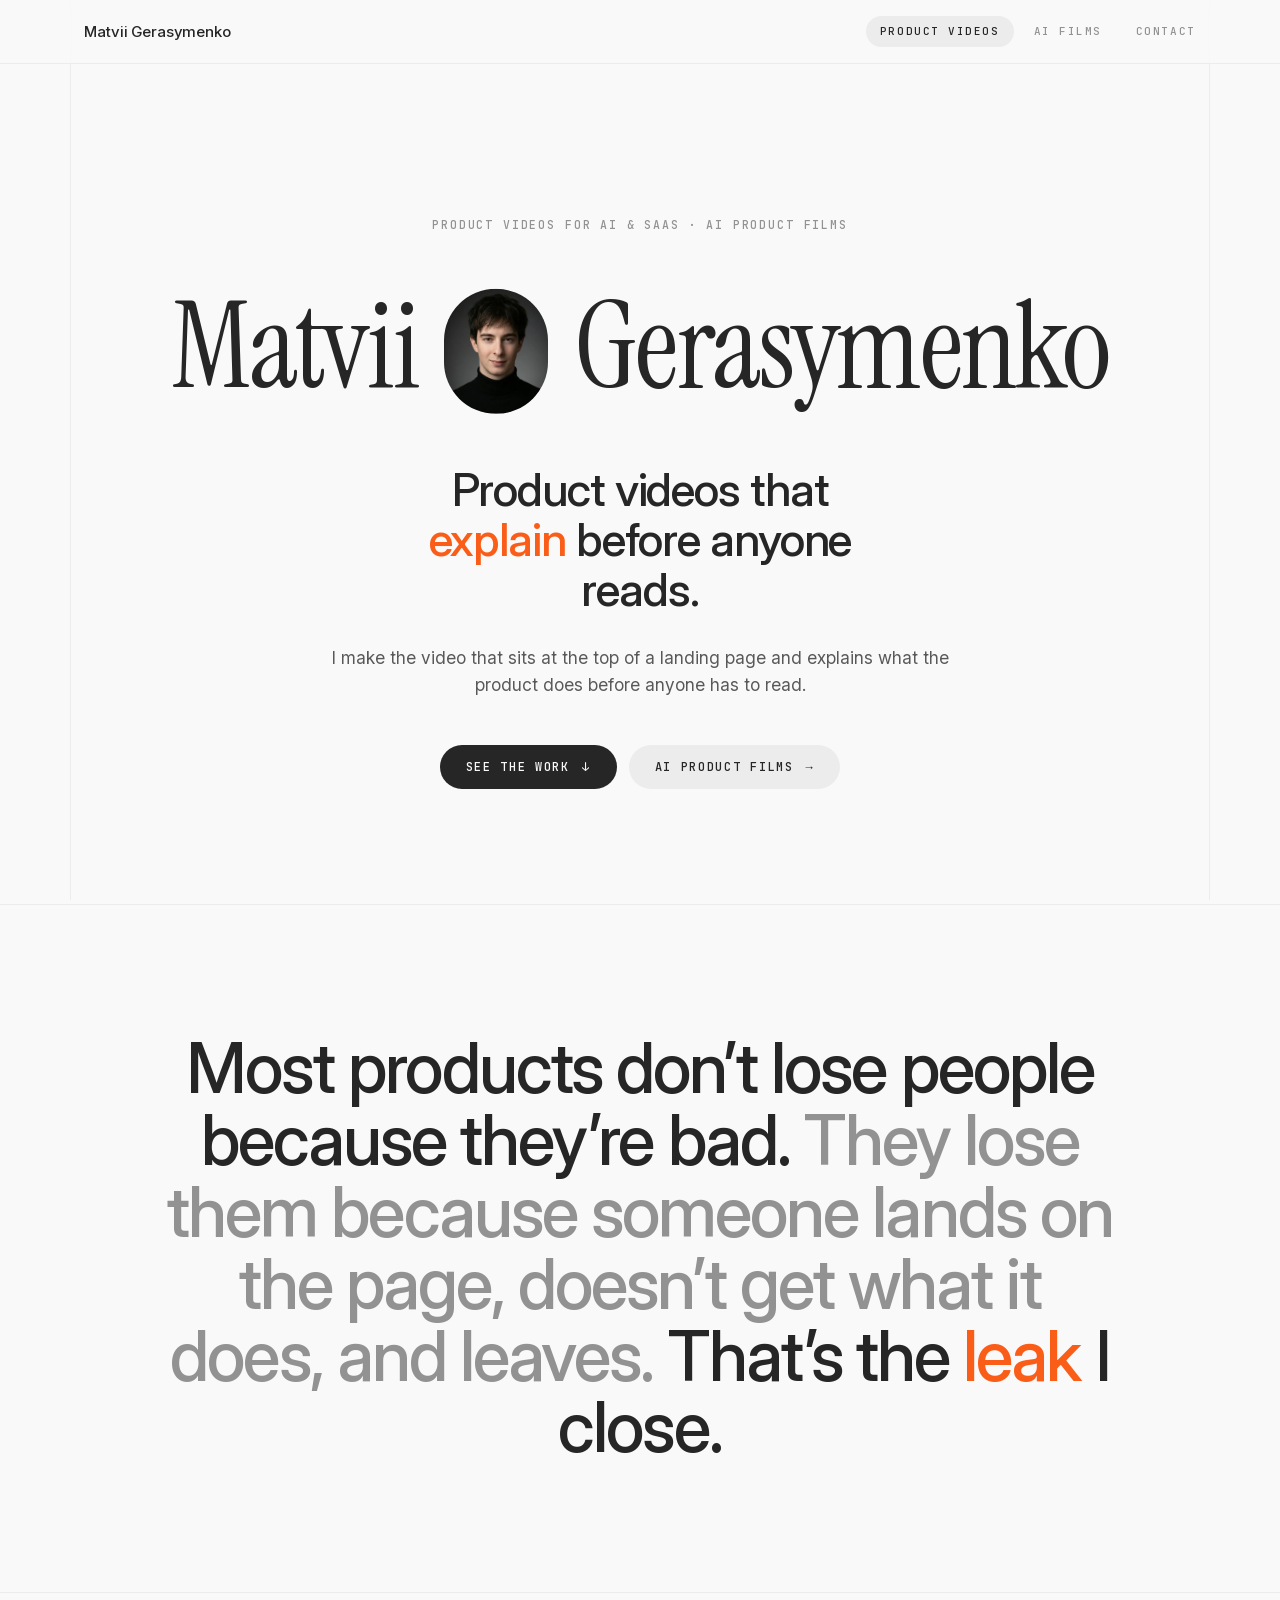
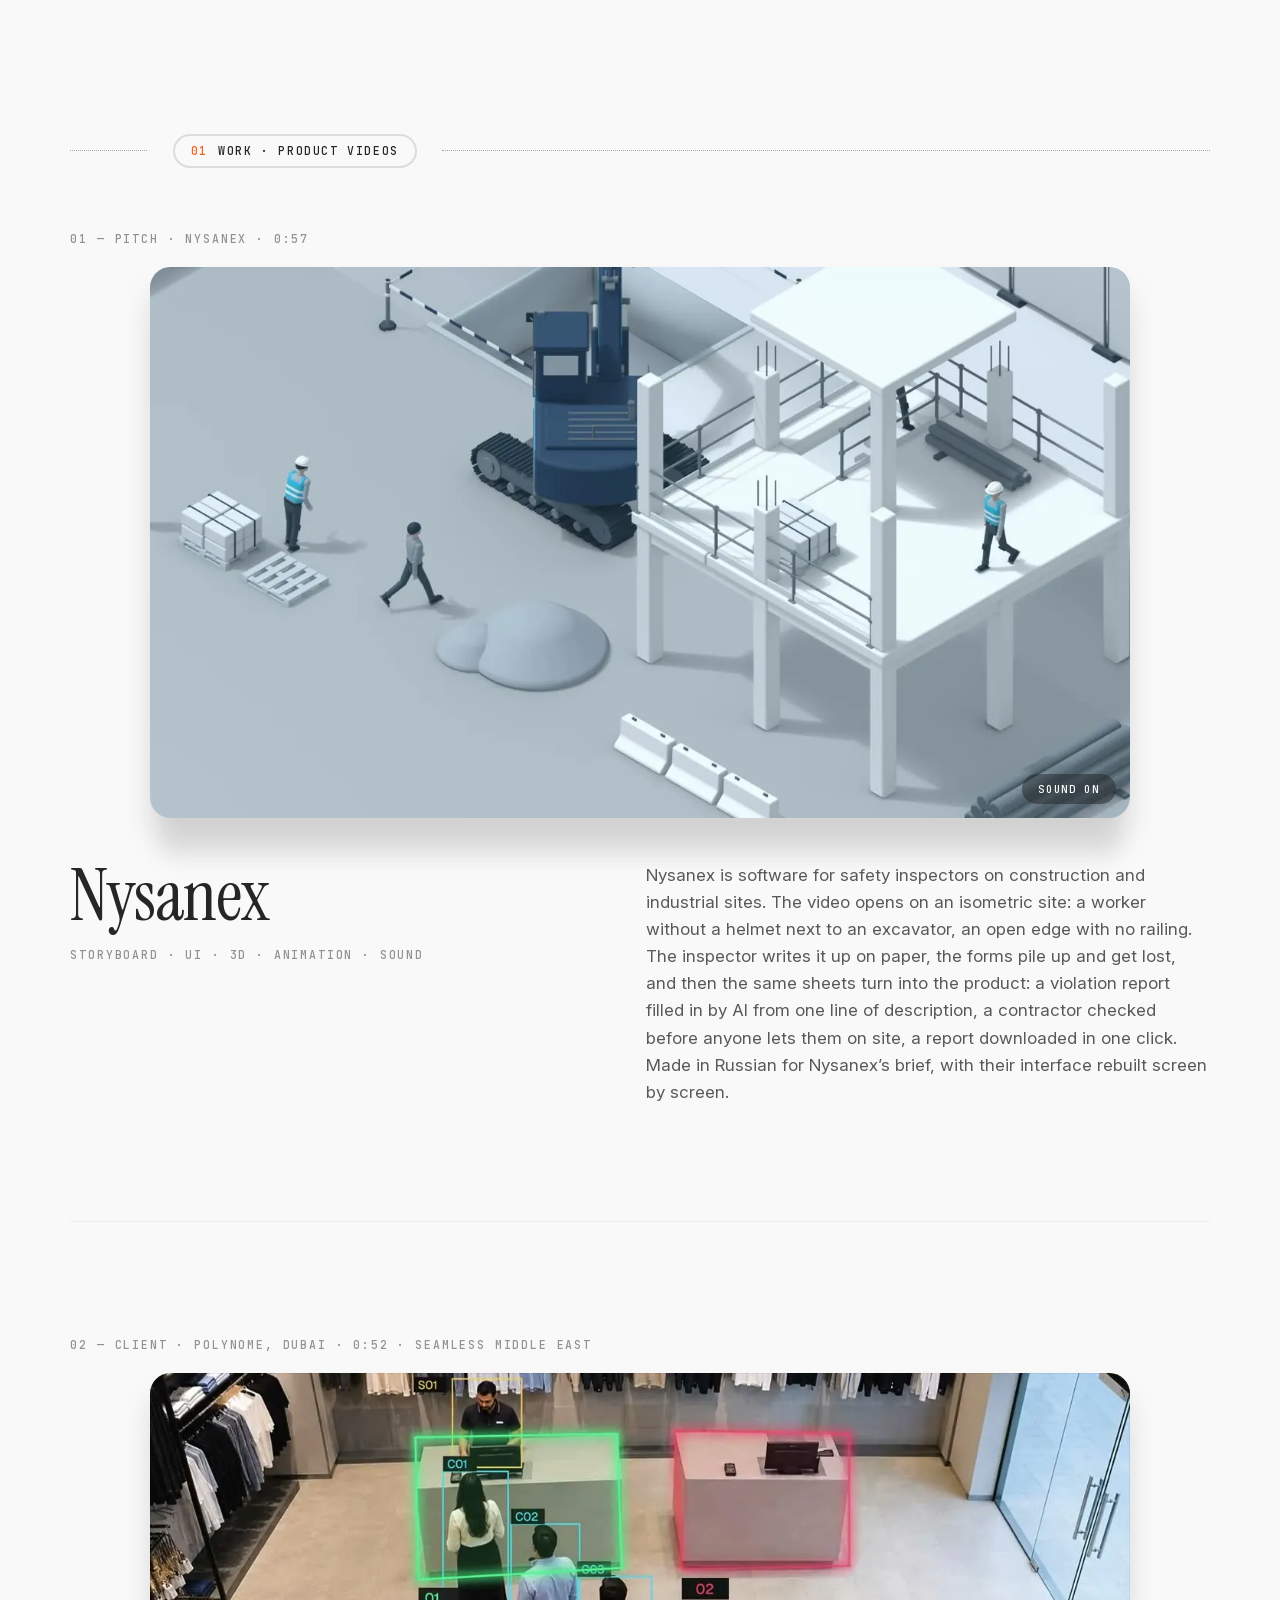
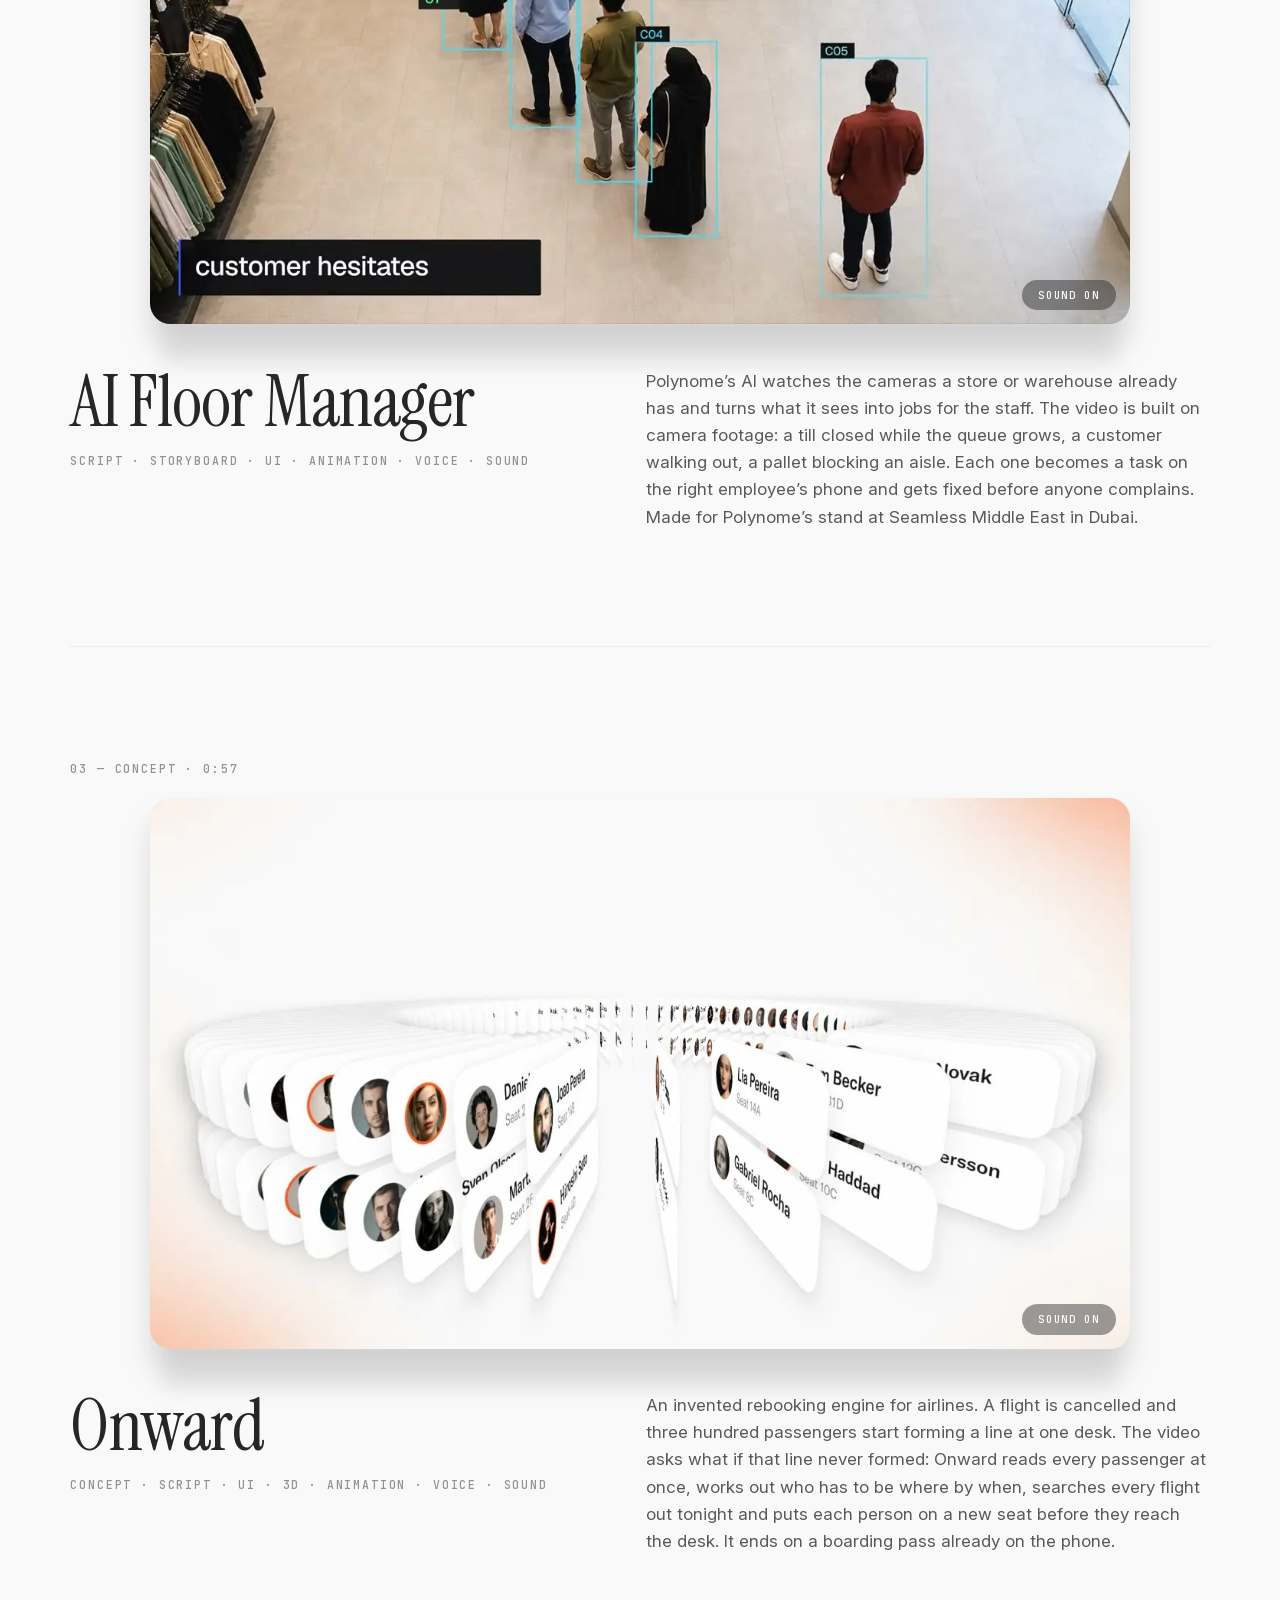
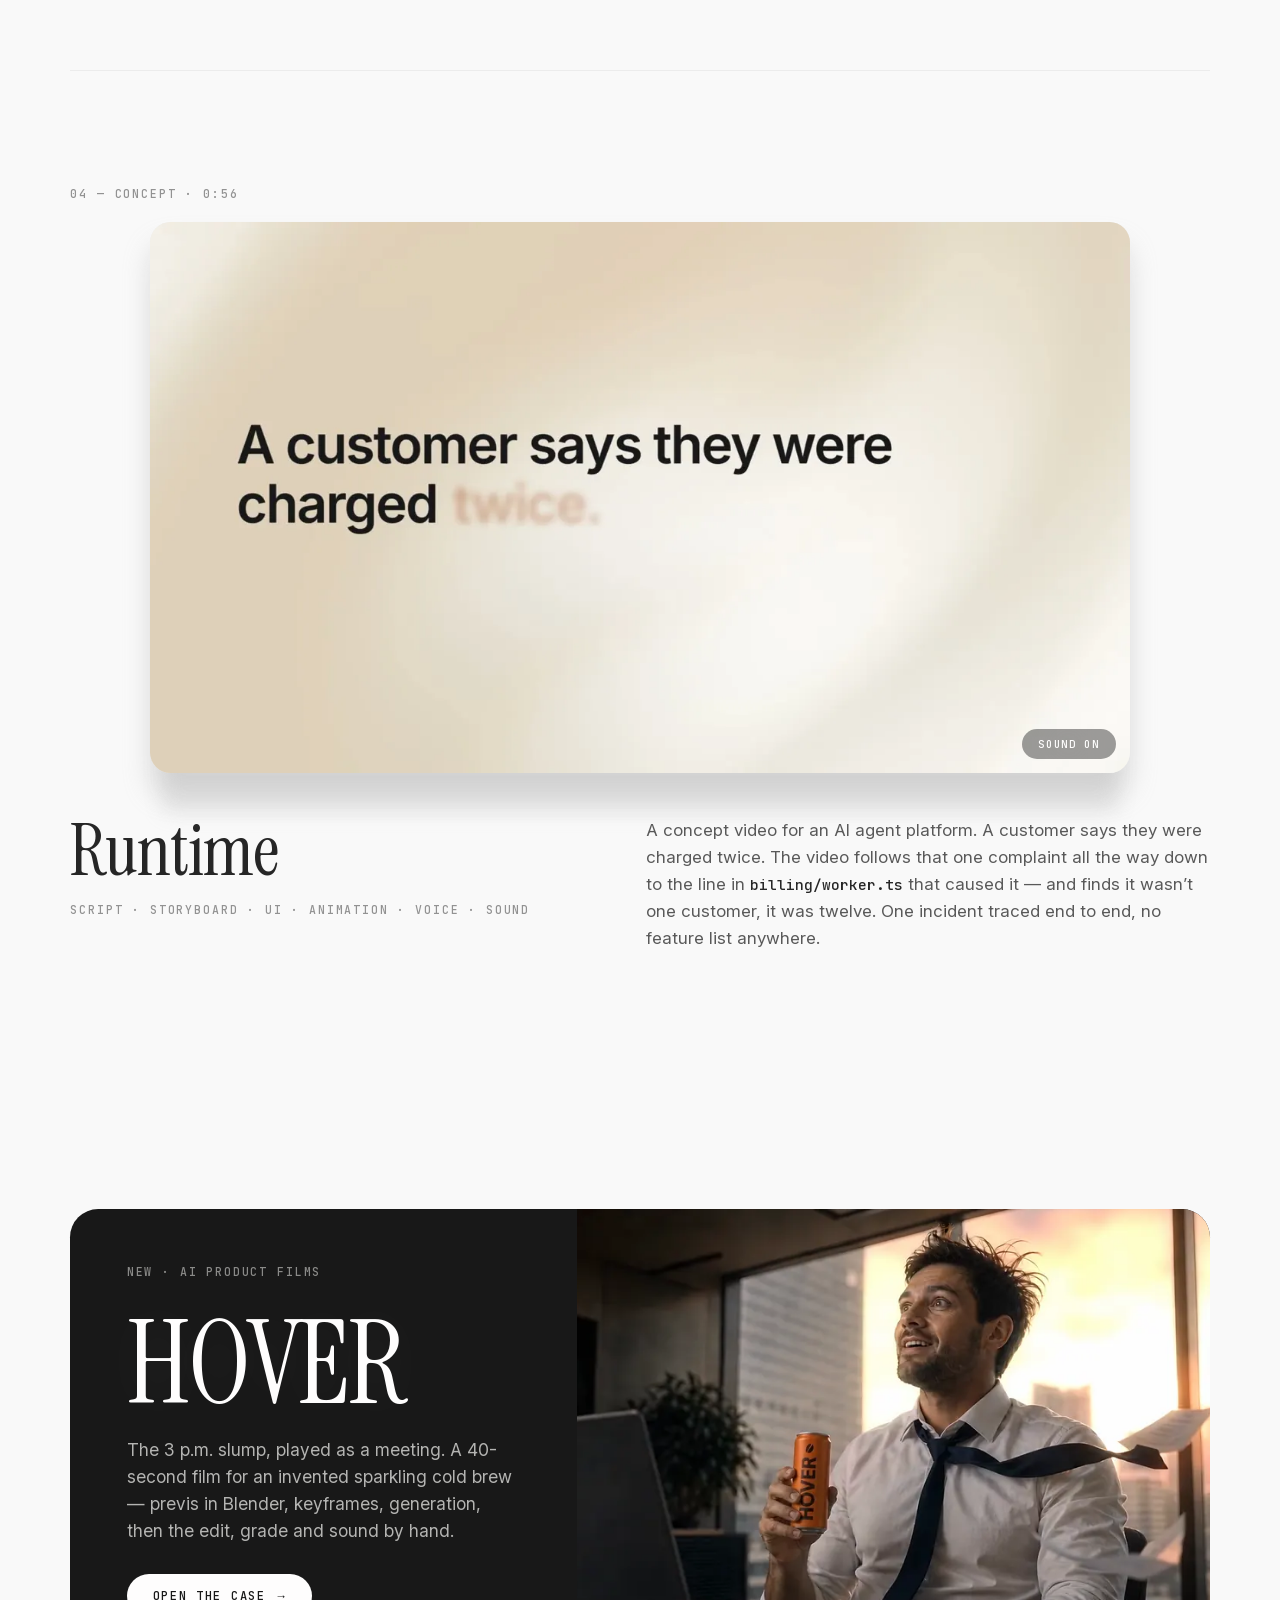
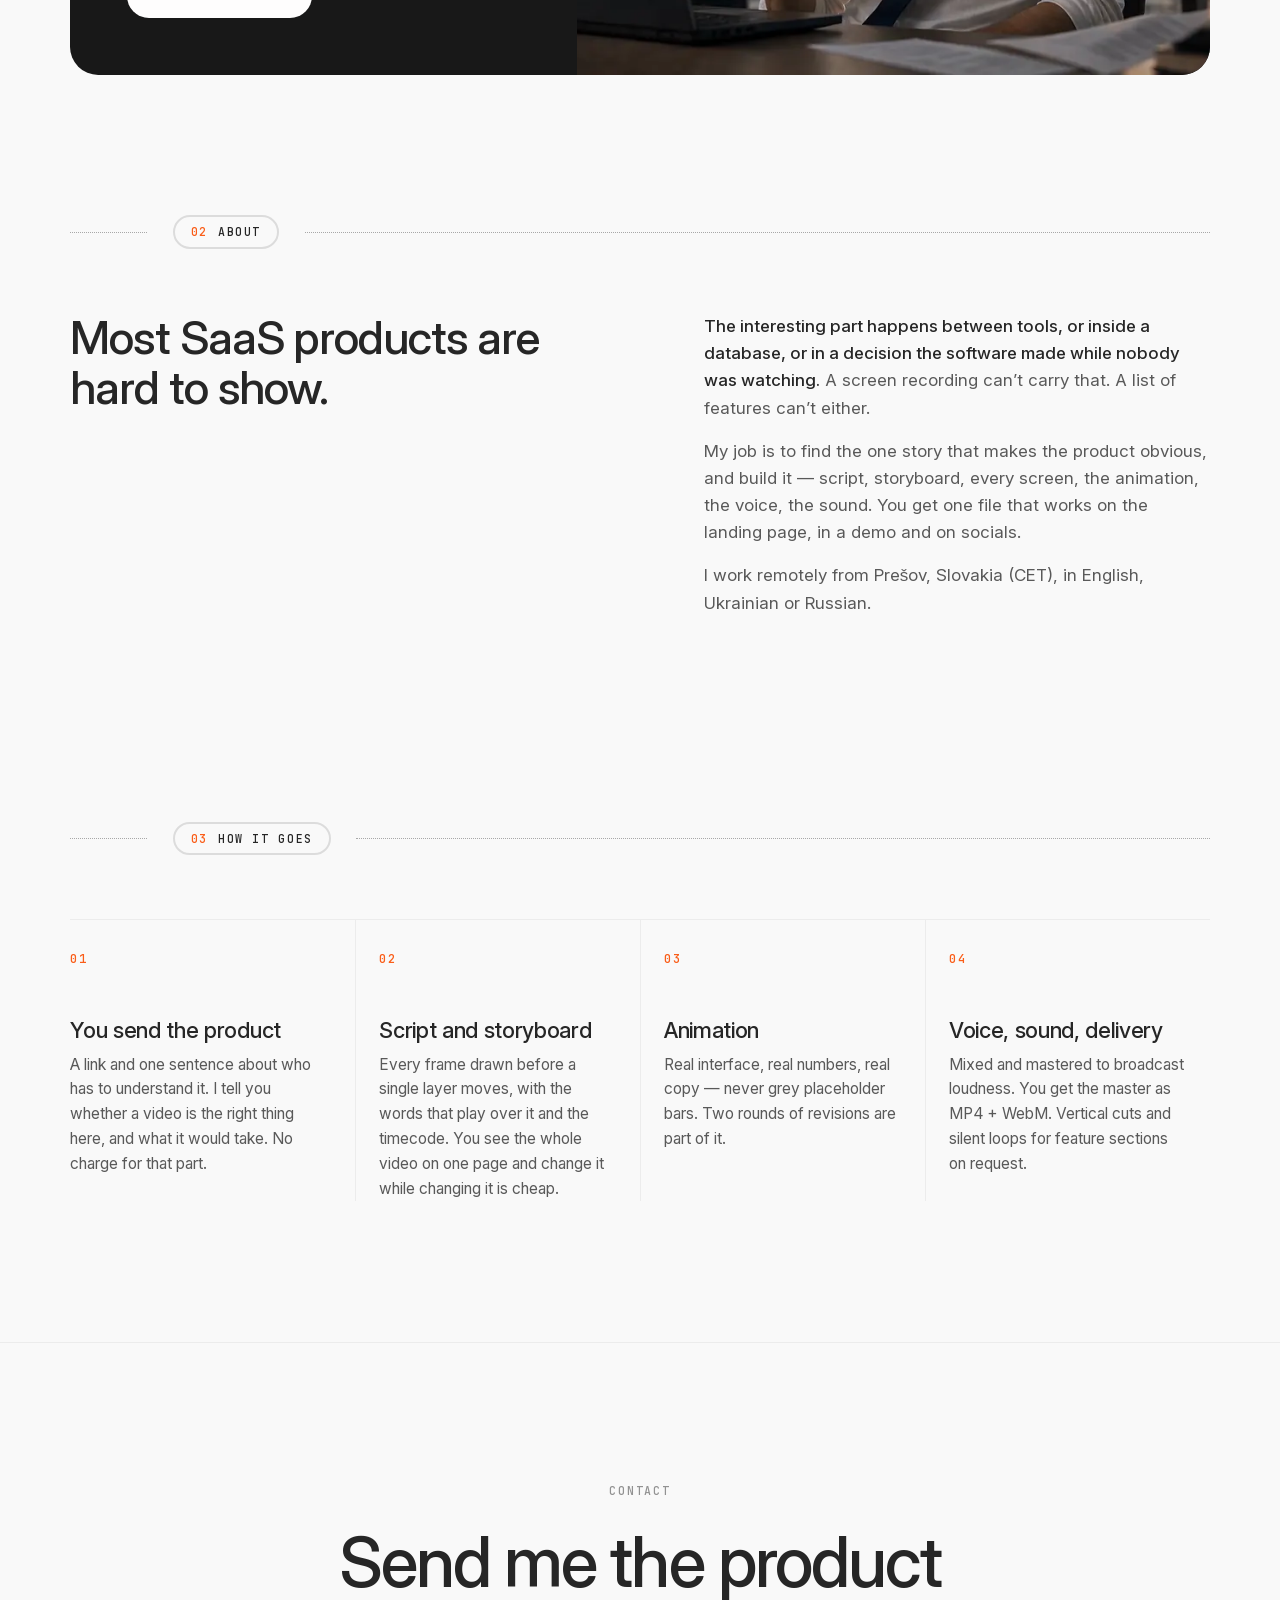
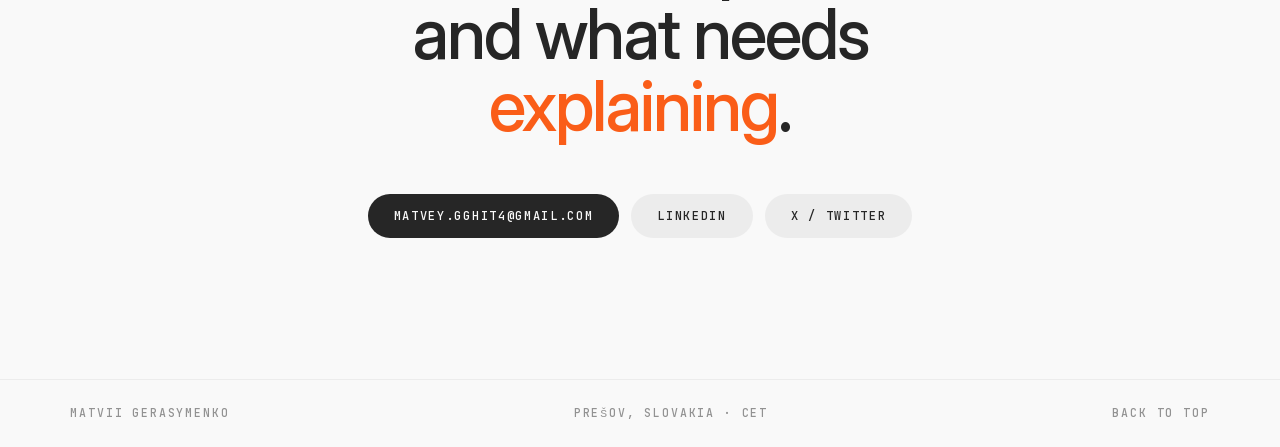
==== commit 3283597e: "Home: HOVER is the new AI film" ====
--- a/index.html
+++ b/index.html
@@ -12,8 +12,8 @@
 <meta name="theme-color" content="#F9F9F9">
 <link rel="preload" href="assets/fonts/Inter-normal-400_600.woff2" as="font" type="font/woff2" crossorigin>
 <link rel="preload" href="assets/fonts/InstrumentSerif-normal-400.woff2" as="font" type="font/woff2" crossorigin>
-<link rel="stylesheet" href="style.css?v=1118">
-<script src="assets/js/site.js?v=1118" defer></script>
+<link rel="stylesheet" href="style.css?v=1119">
+<script src="assets/js/site.js?v=1119" defer></script>
 </head>
 <body>
 <div class="frame" aria-hidden="true"></div>
@@ -100,16 +100,16 @@
     </article>
   </section>
 
-  <a class="slab night" href="films/dew/" aria-label="DEW — AI product film case study">
+  <a class="slab night" href="films/hover/" aria-label="HOVER — AI product film case study">
     <div class="txt">
       <p class="label">New · AI product films</p>
       <div>
-        <p class="title-serif">DEW</p>
-        <p class="lead" style="margin-top:18px">Dry skin, played as a creature feature. A 68-second film for an invented skincare brand — previs in Blender, keyframes, generation, then the edit, grade and sound by hand.</p>
+        <p class="title-serif">HOVER</p>
+        <p class="lead" style="margin-top:18px">The 3 p.m. slump, played as a meeting. A 40-second film for an invented sparkling cold brew — previs in Blender, keyframes, generation, then the edit, grade and sound by hand.</p>
       </div>
       <span class="pill solid" style="align-self:flex-start">Open the case <span>&rarr;</span></span>
     </div>
-    <div class="vid"><video data-loop src="films/dew/media/teaser.mp4" poster="films/dew/media/poster-960.webp" muted loop playsinline preload="none"></video></div>
+    <div class="vid"><video data-loop src="films/hover/media/teaser.mp4" poster="films/hover/media/poster-960.webp" muted loop playsinline preload="none"></video></div>
   </a>
 
   <section id="about" class="sec">
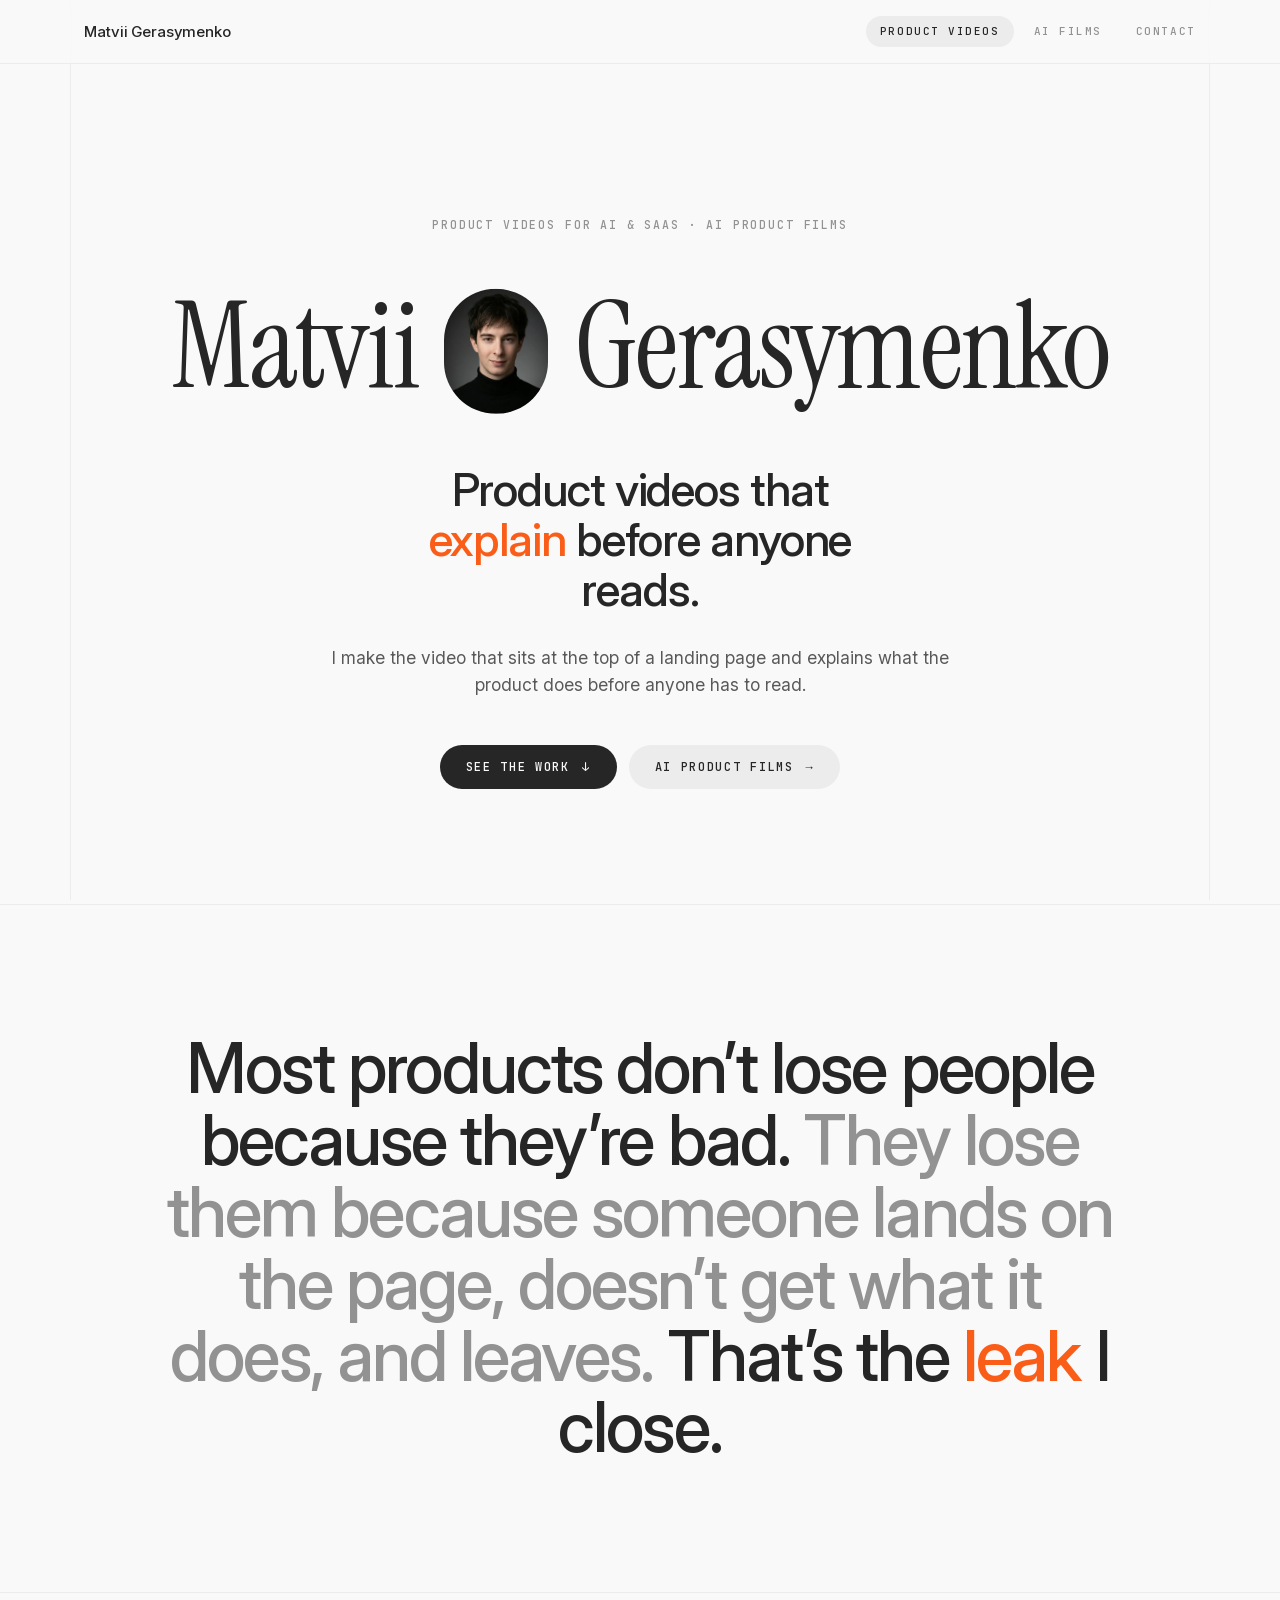
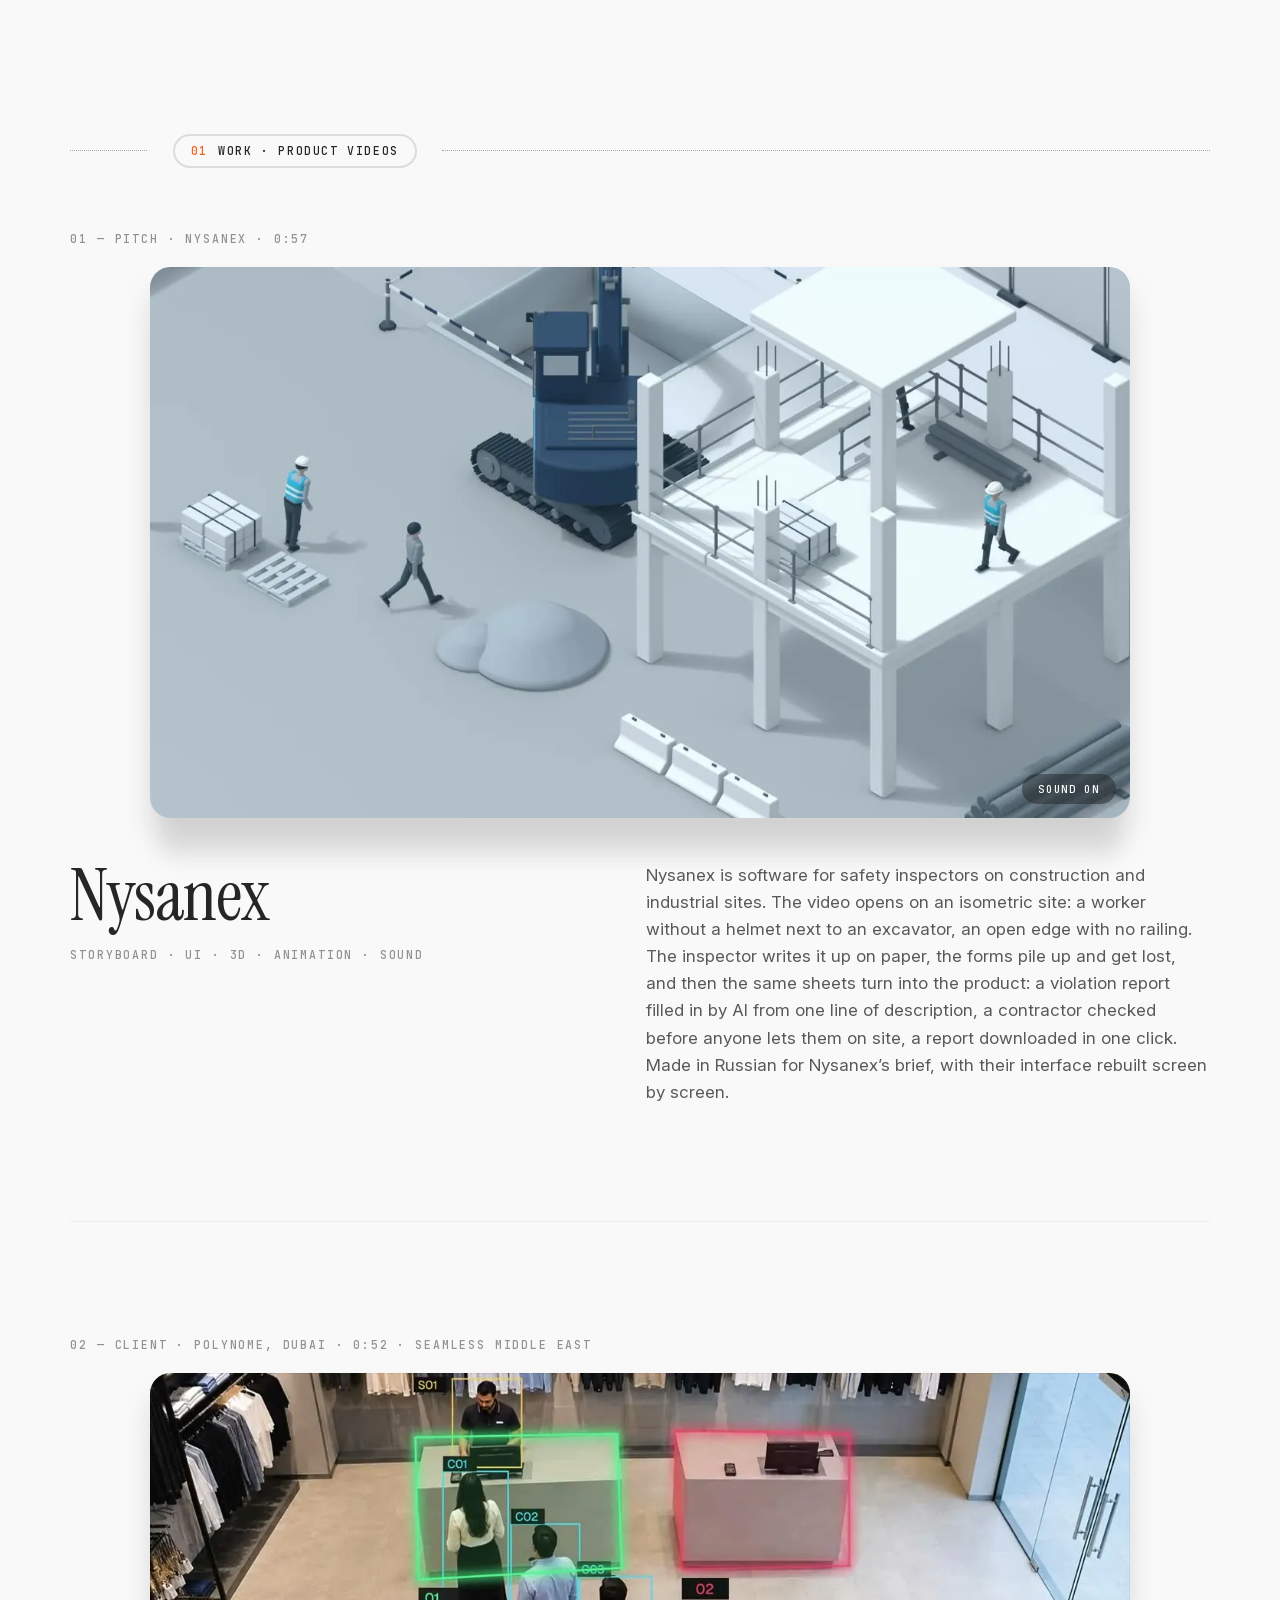
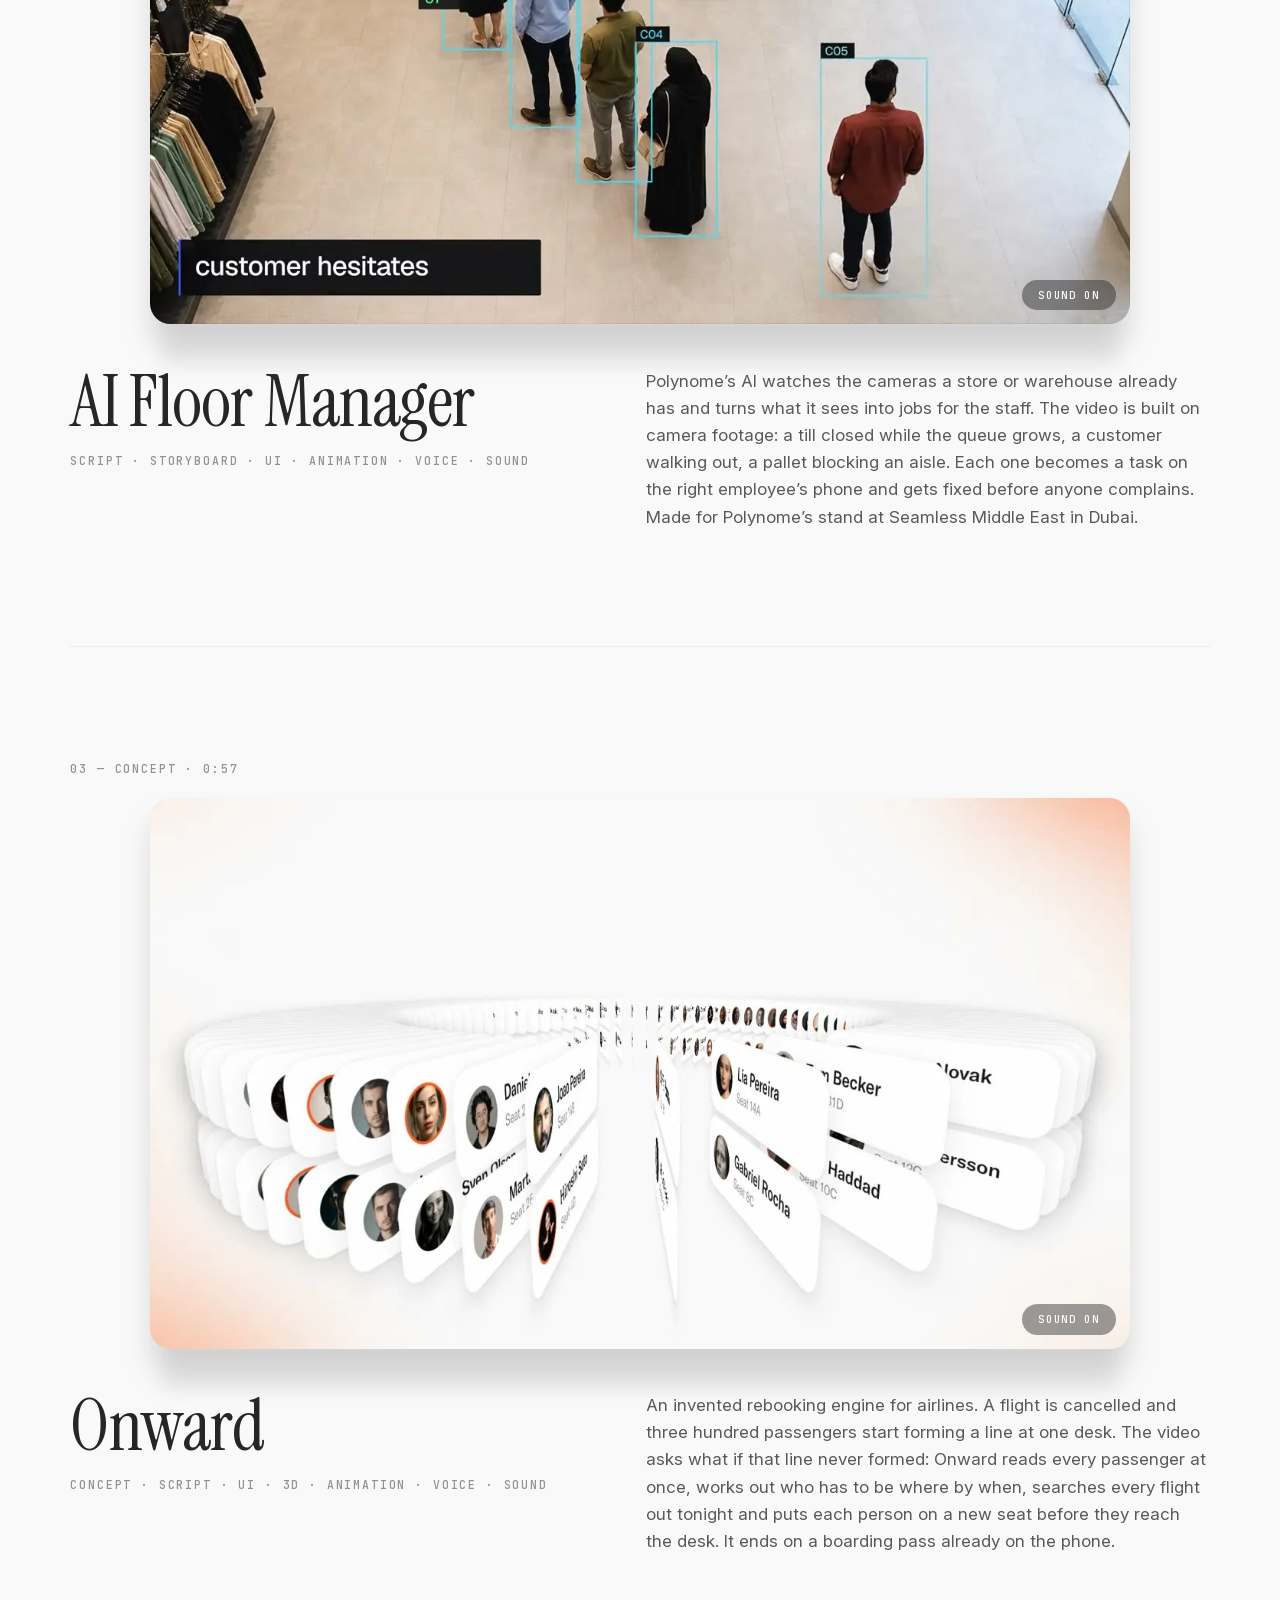
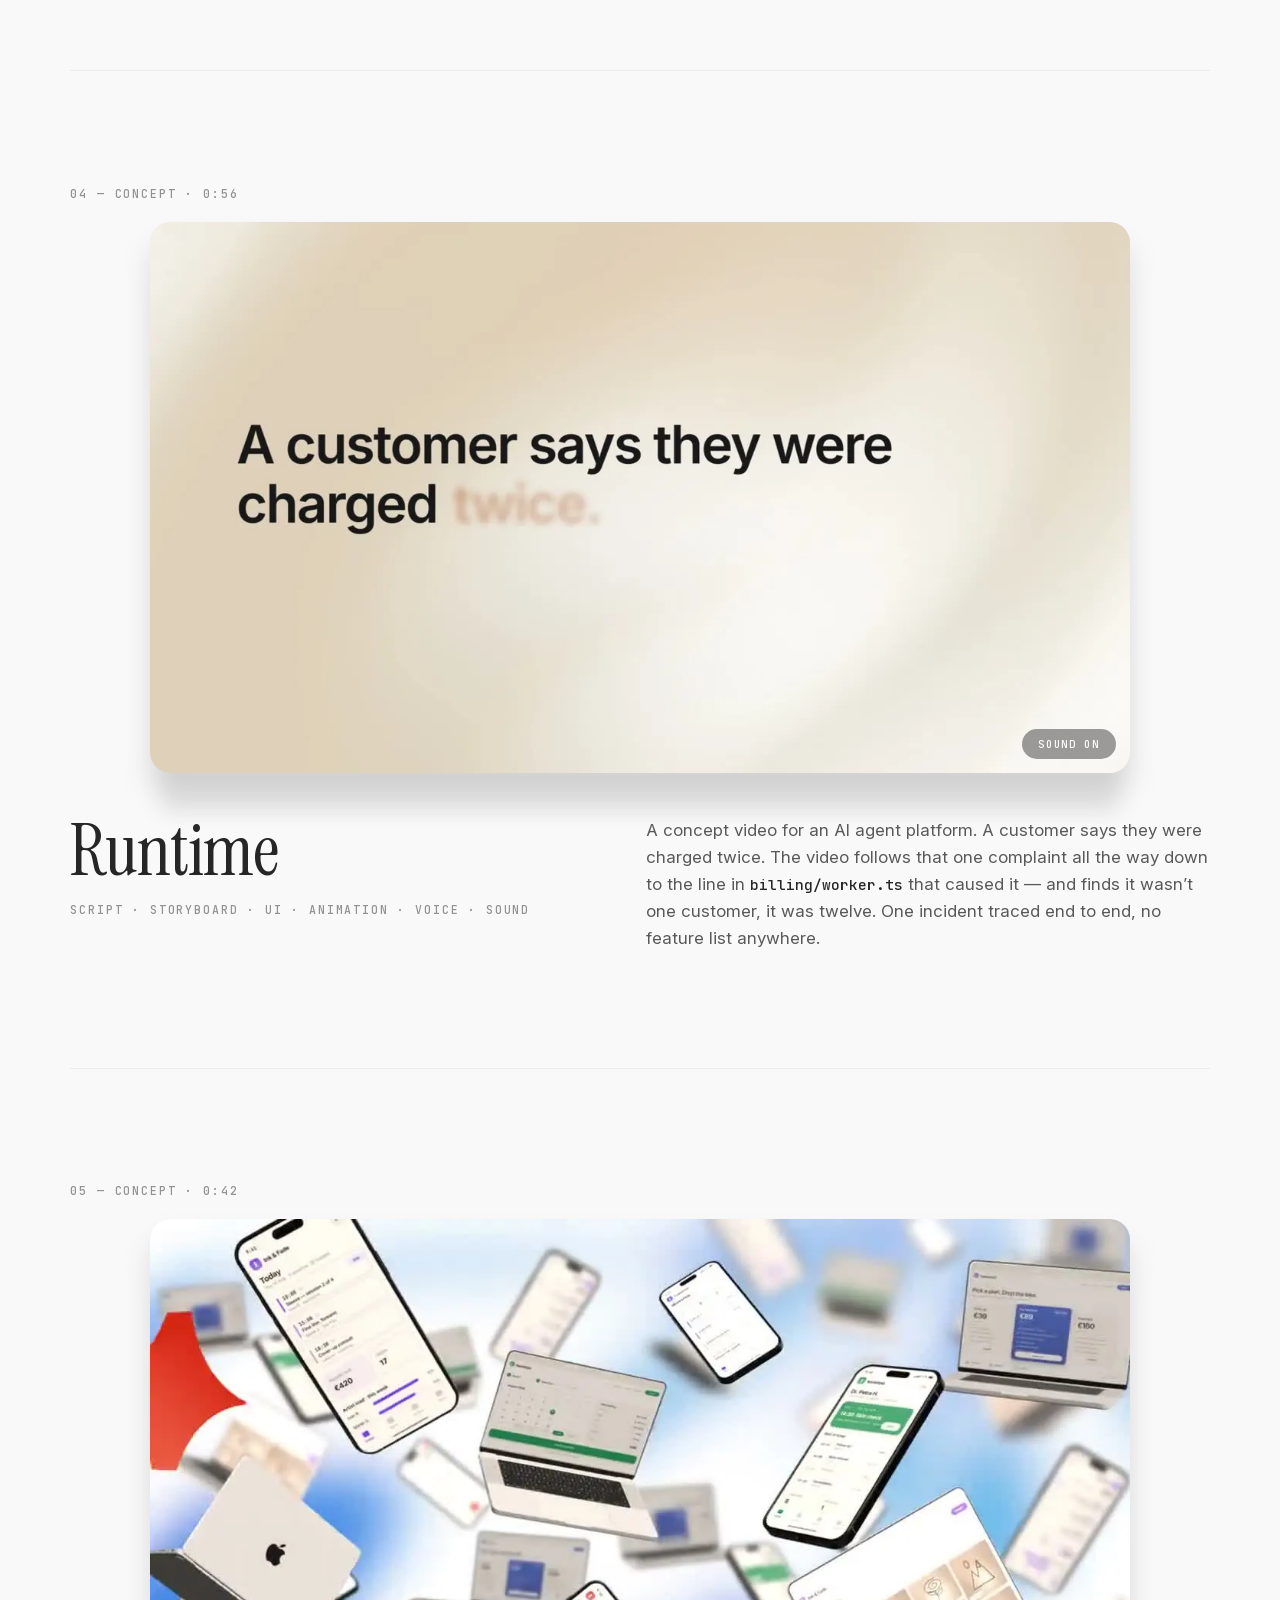
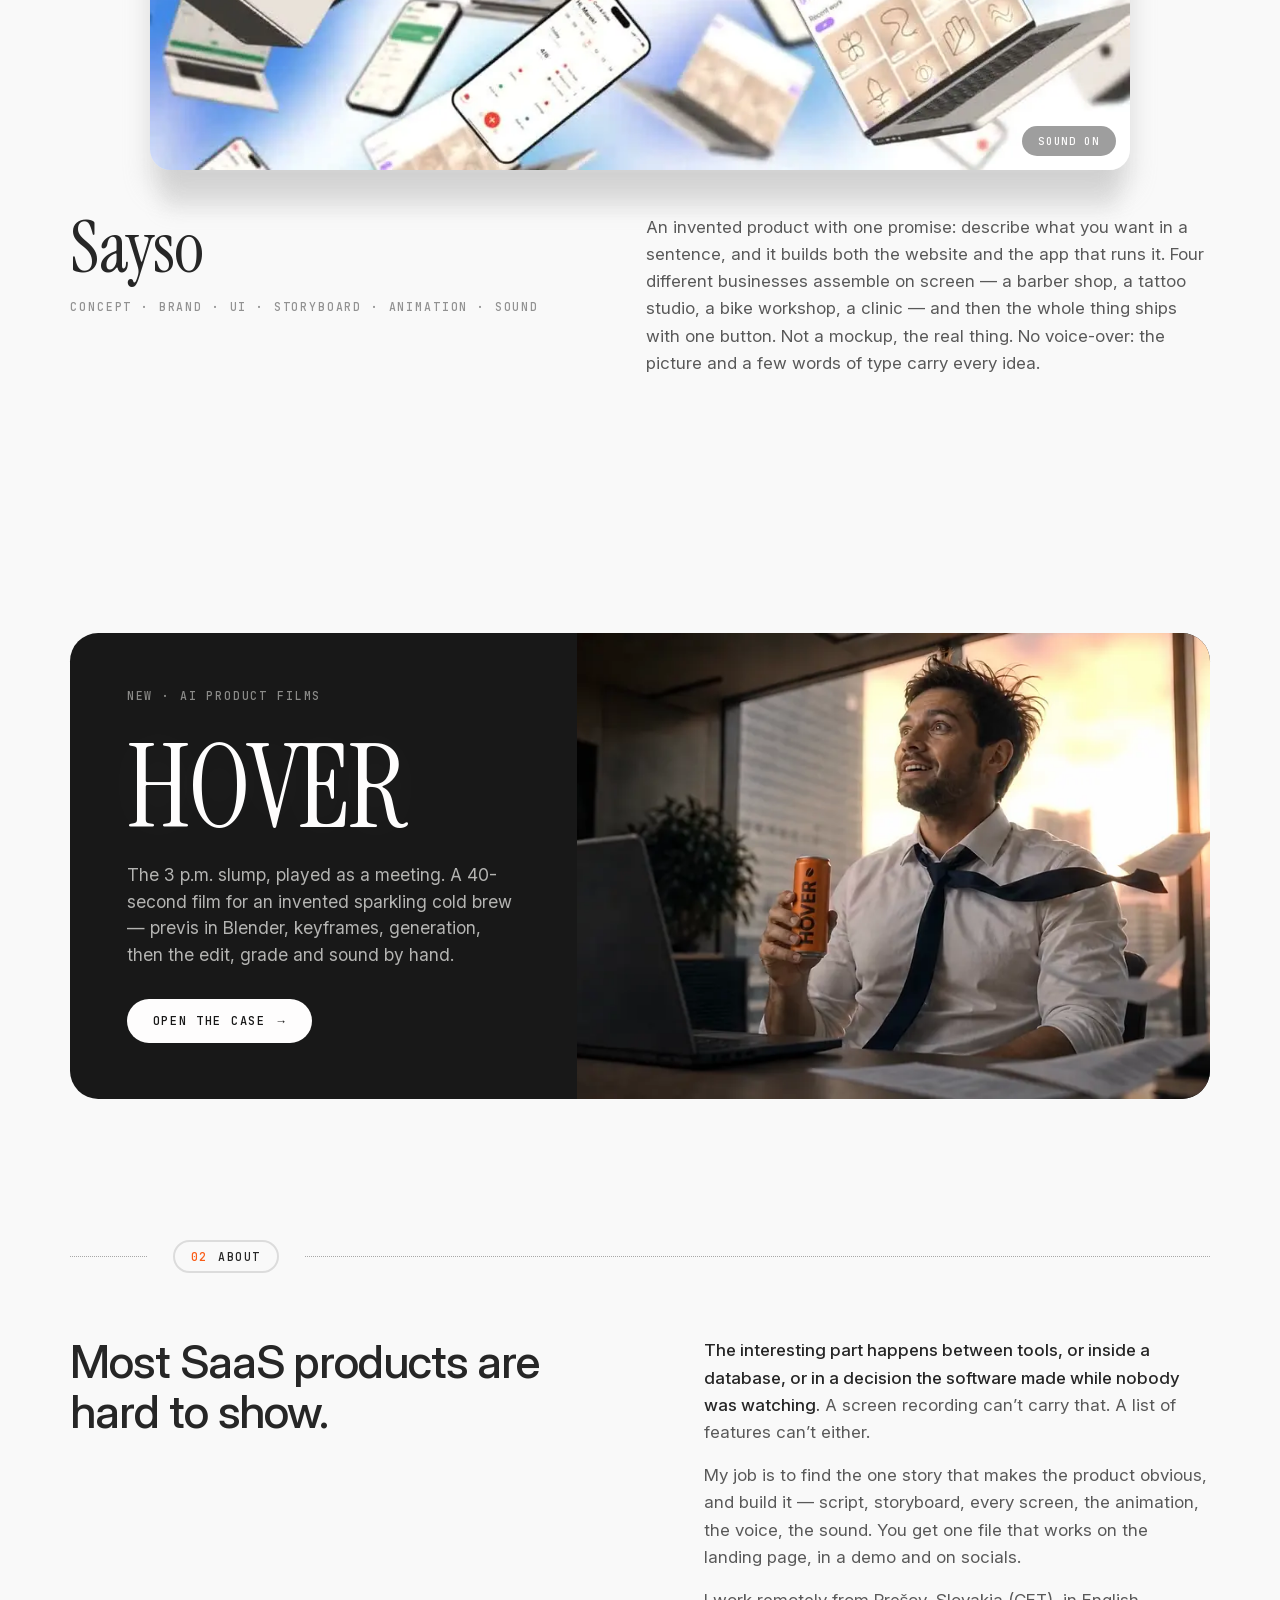
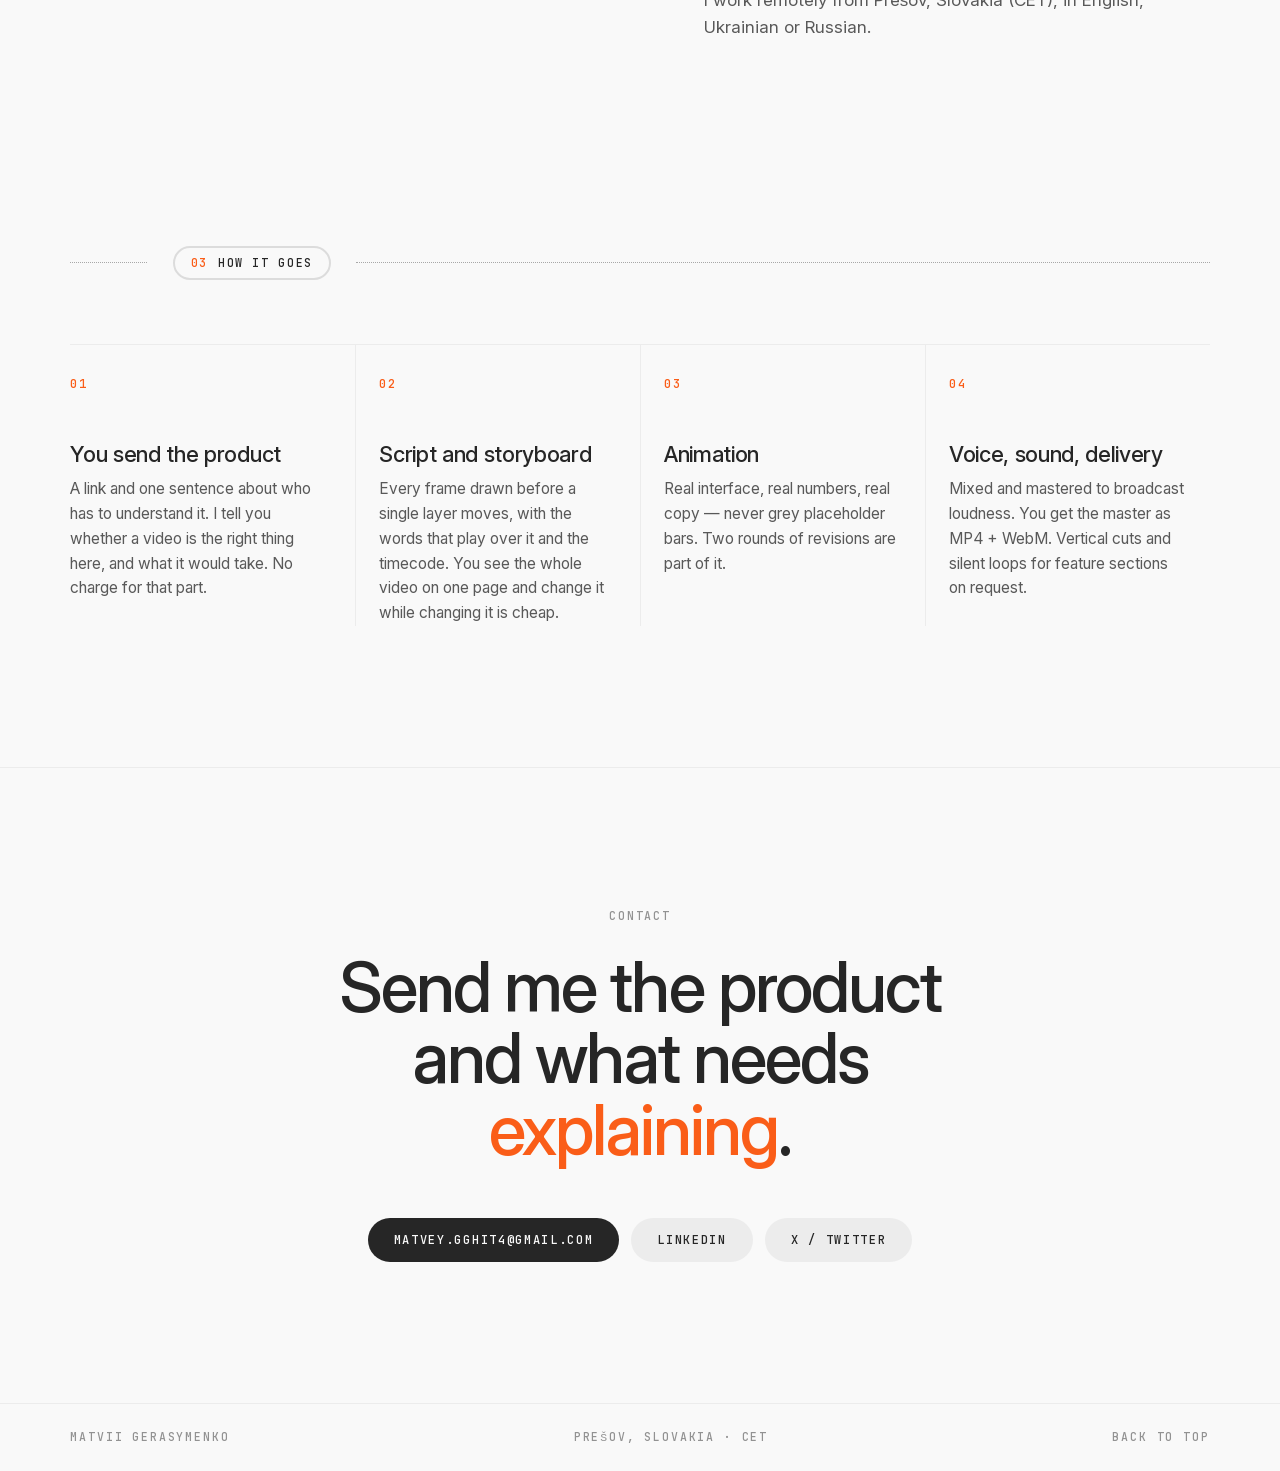
==== commit f270ed06: "Home: Sayso back as work 05" ====
--- a/index.html
+++ b/index.html
@@ -98,6 +98,18 @@
         <div class="body"><p>A concept video for an AI agent platform. A customer says they were charged twice. The video follows that one complaint all the way down to the line in <span class="code">billing/worker.ts</span> that caused it — and finds it wasn’t one customer, it was twelve. One incident traced end to end, no feature list anywhere.</p></div>
       </div>
     </article>
+
+    <article class="proj">
+      <p class="label">05 — Concept · 0:42</p>
+      <div class="win">
+        <video data-loop src="assets/sayso.mp4" poster="assets/sayso-poster.webp" muted loop playsinline preload="none" width="1280" height="720"></video>
+        <button class="glass sound" type="button">Sound on</button>
+      </div>
+      <div class="proj-meta">
+        <div><h3>Sayso</h3><p class="label credits">Concept · Brand · UI · Storyboard · Animation · Sound</p></div>
+        <div class="body"><p>An invented product with one promise: describe what you want in a sentence, and it builds both the website and the app that runs it. Four different businesses assemble on screen — a barber shop, a tattoo studio, a bike workshop, a clinic — and then the whole thing ships with one button. Not a mockup, the real thing. No voice-over: the picture and a few words of type carry every idea.</p></div>
+      </div>
+    </article>
   </section>
 
   <a class="slab night" href="films/hover/" aria-label="HOVER — AI product film case study">
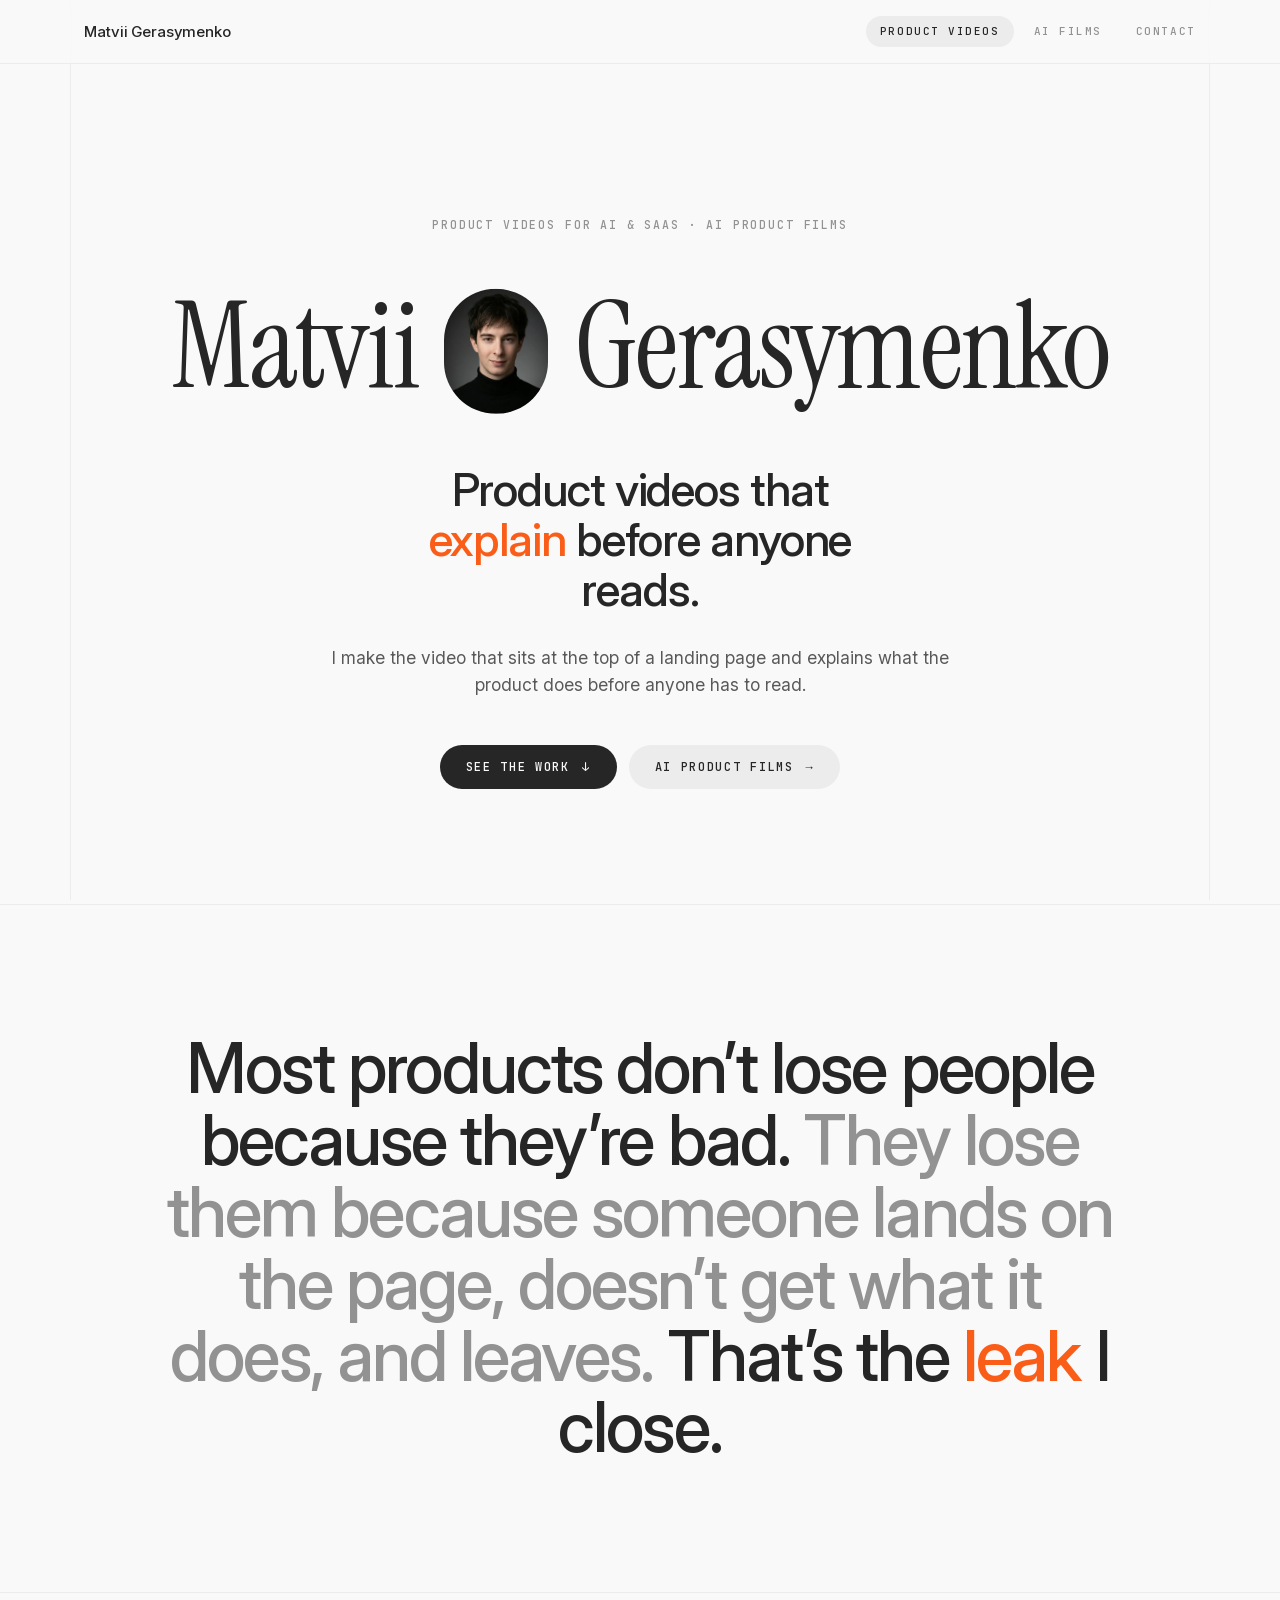
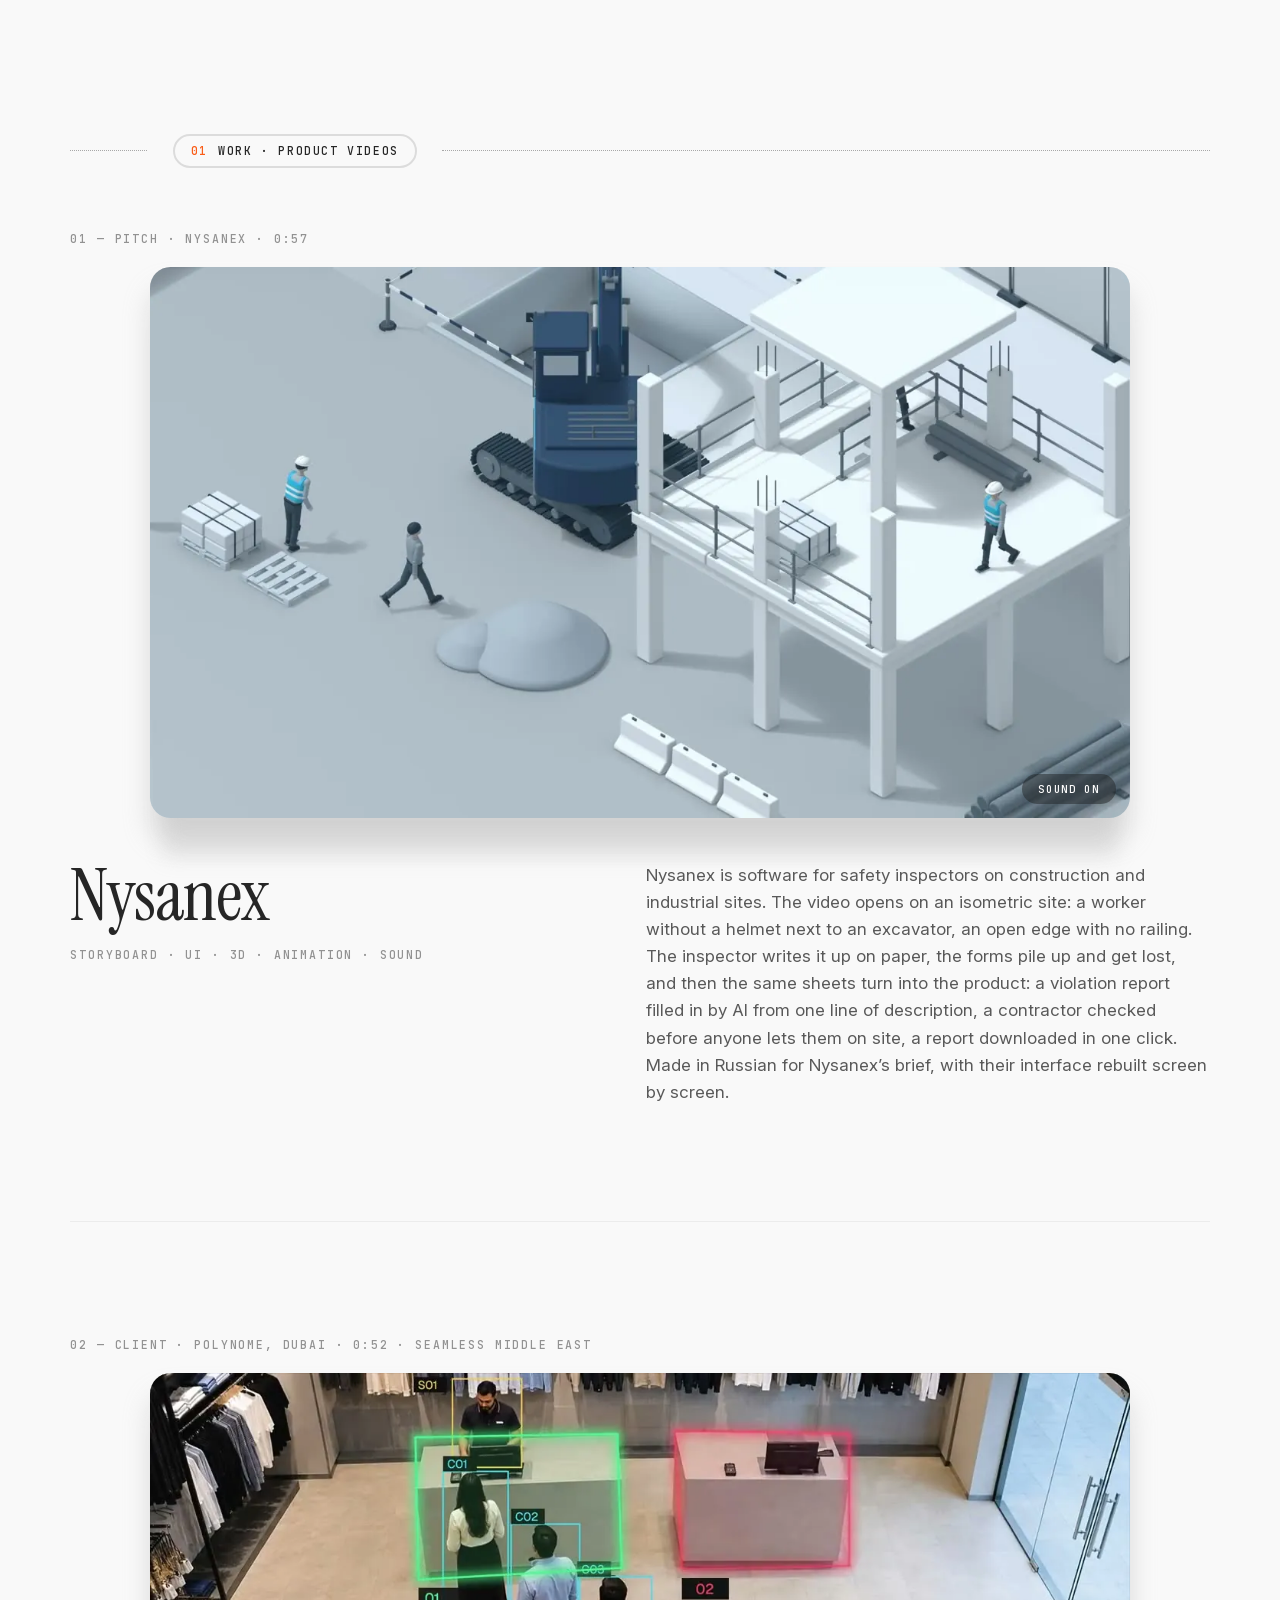
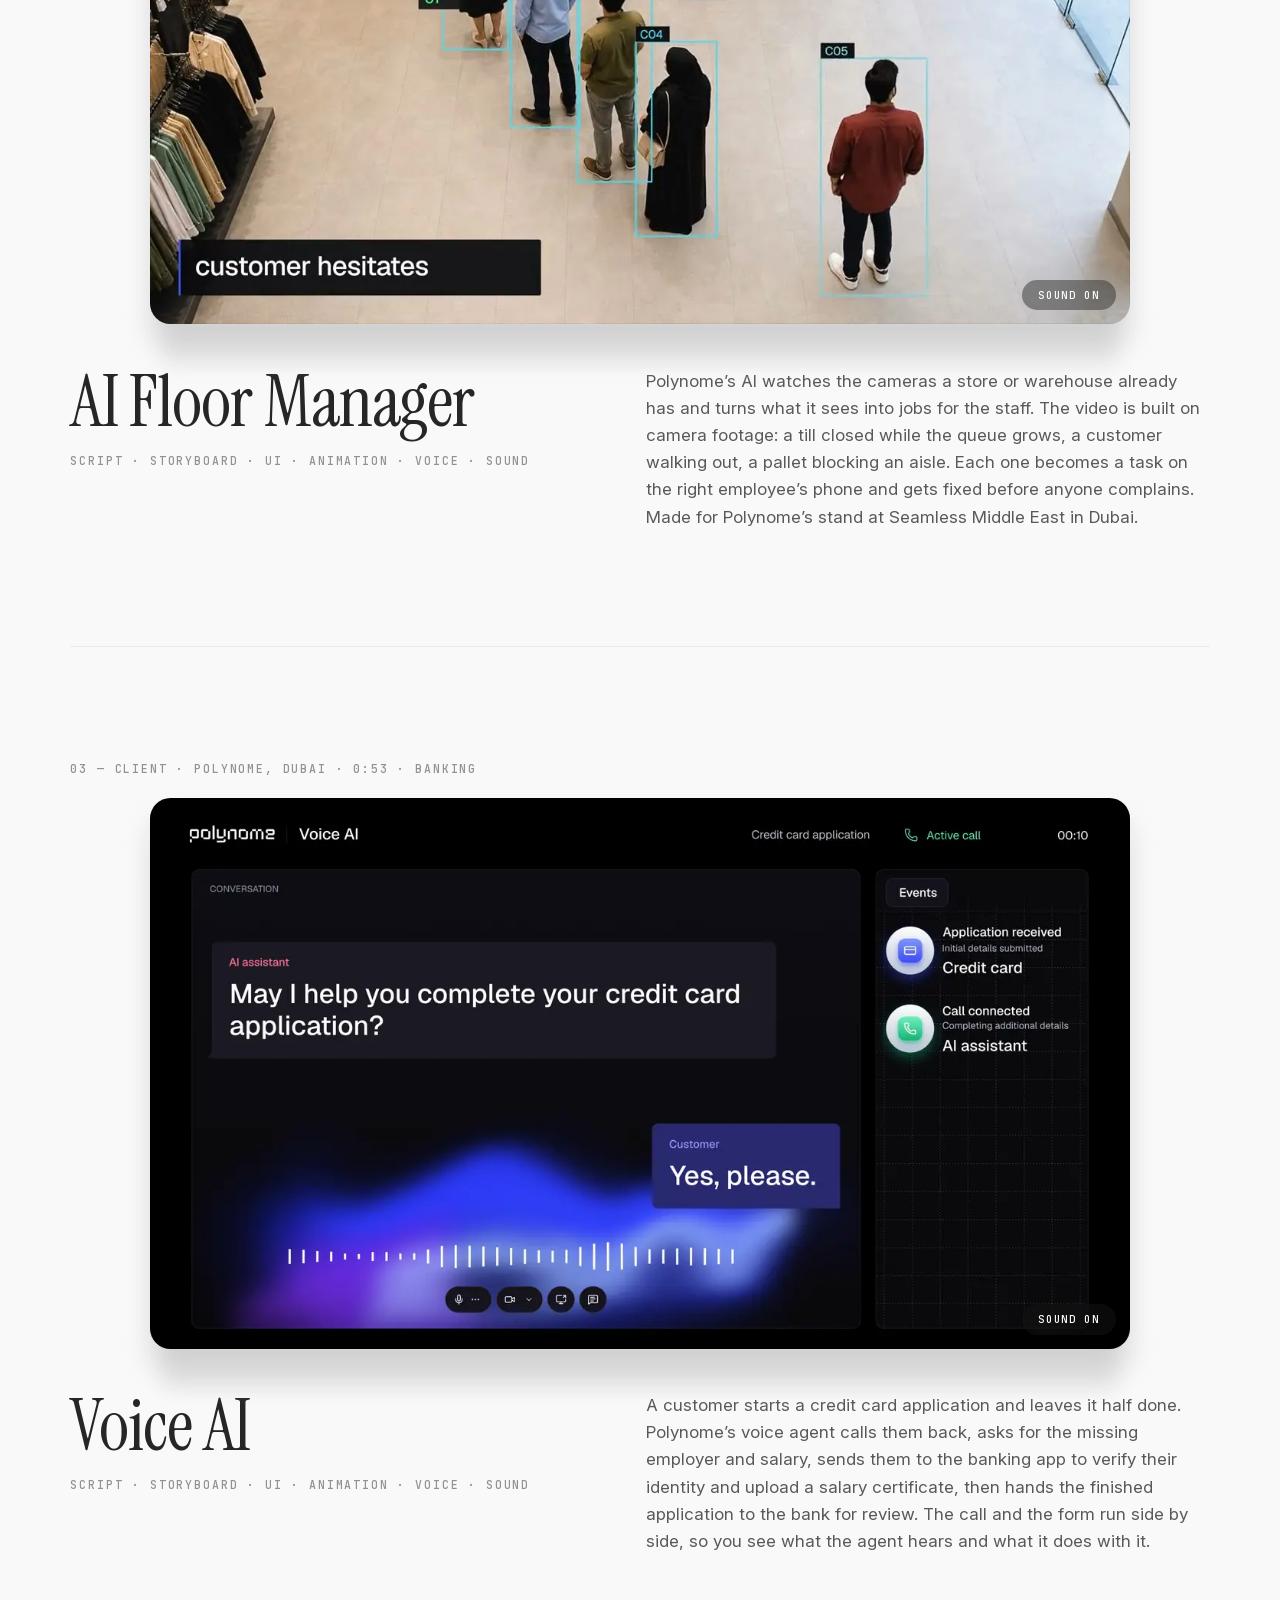
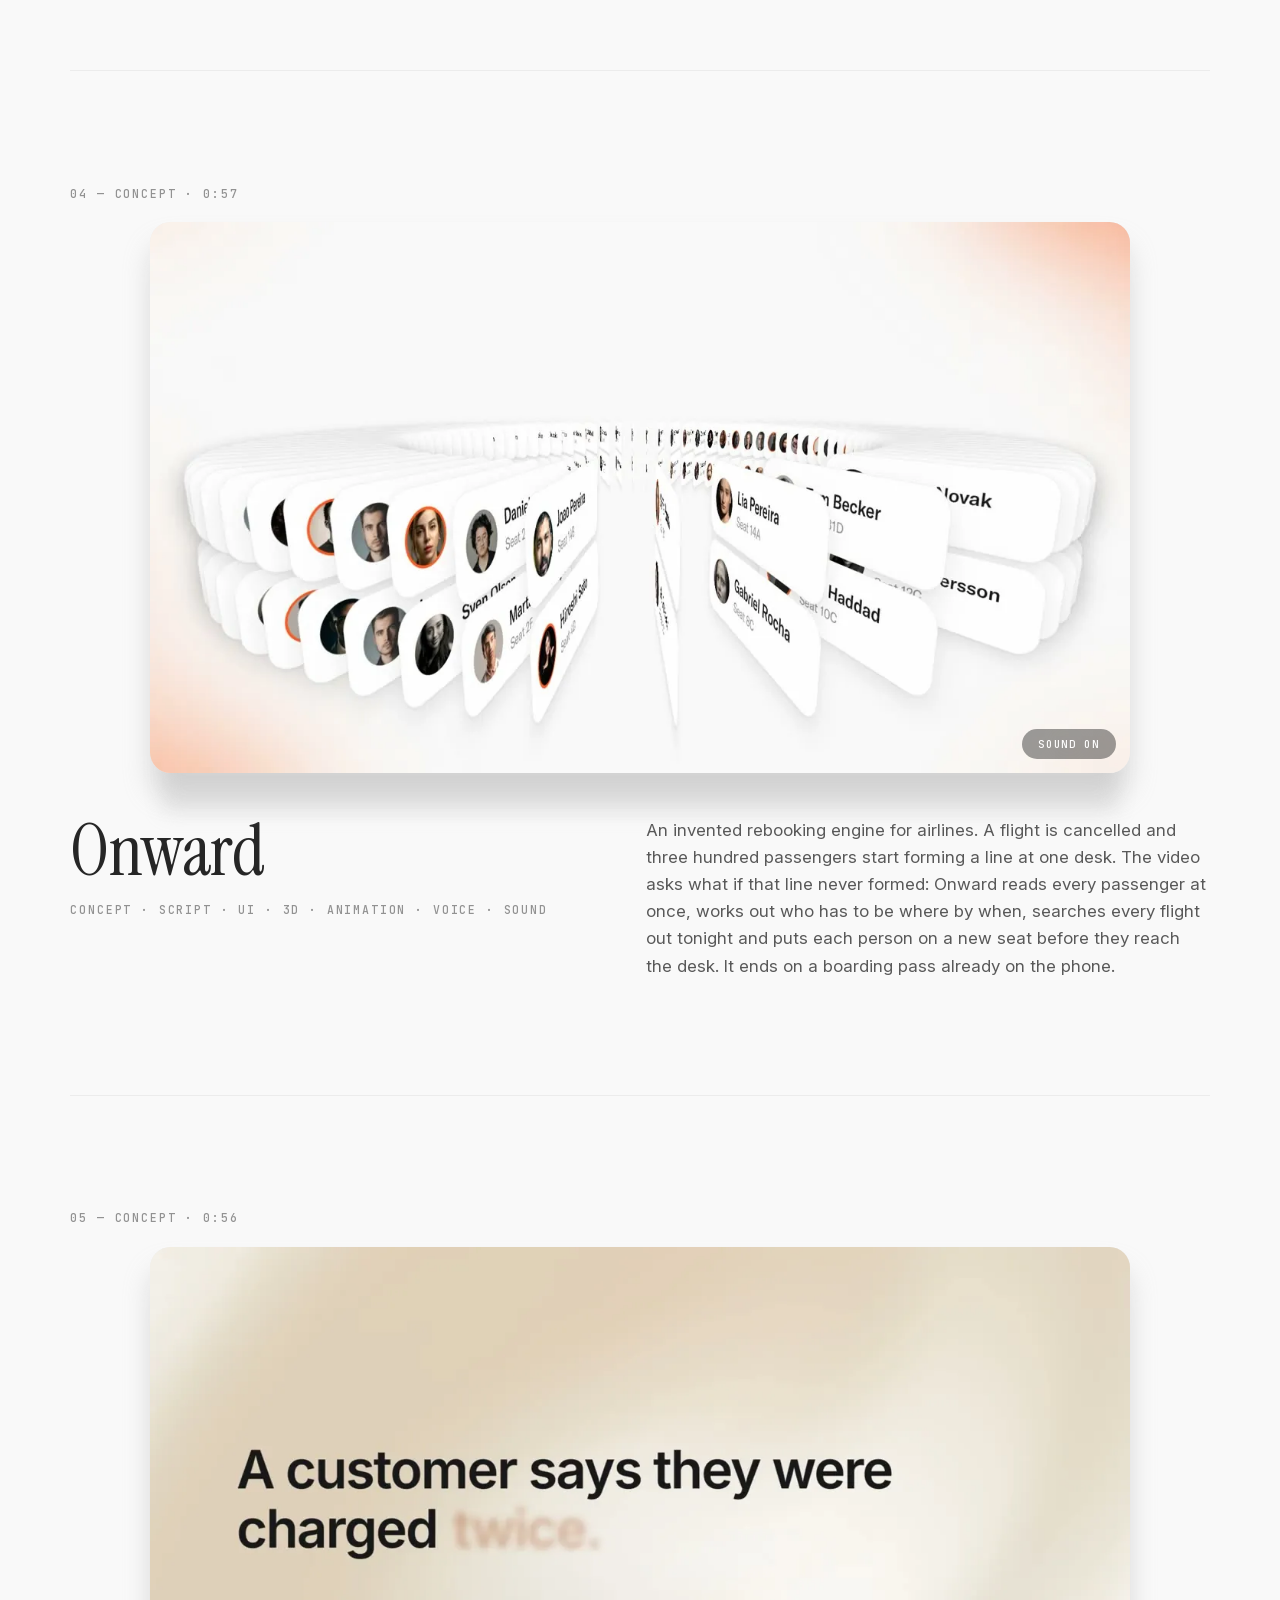
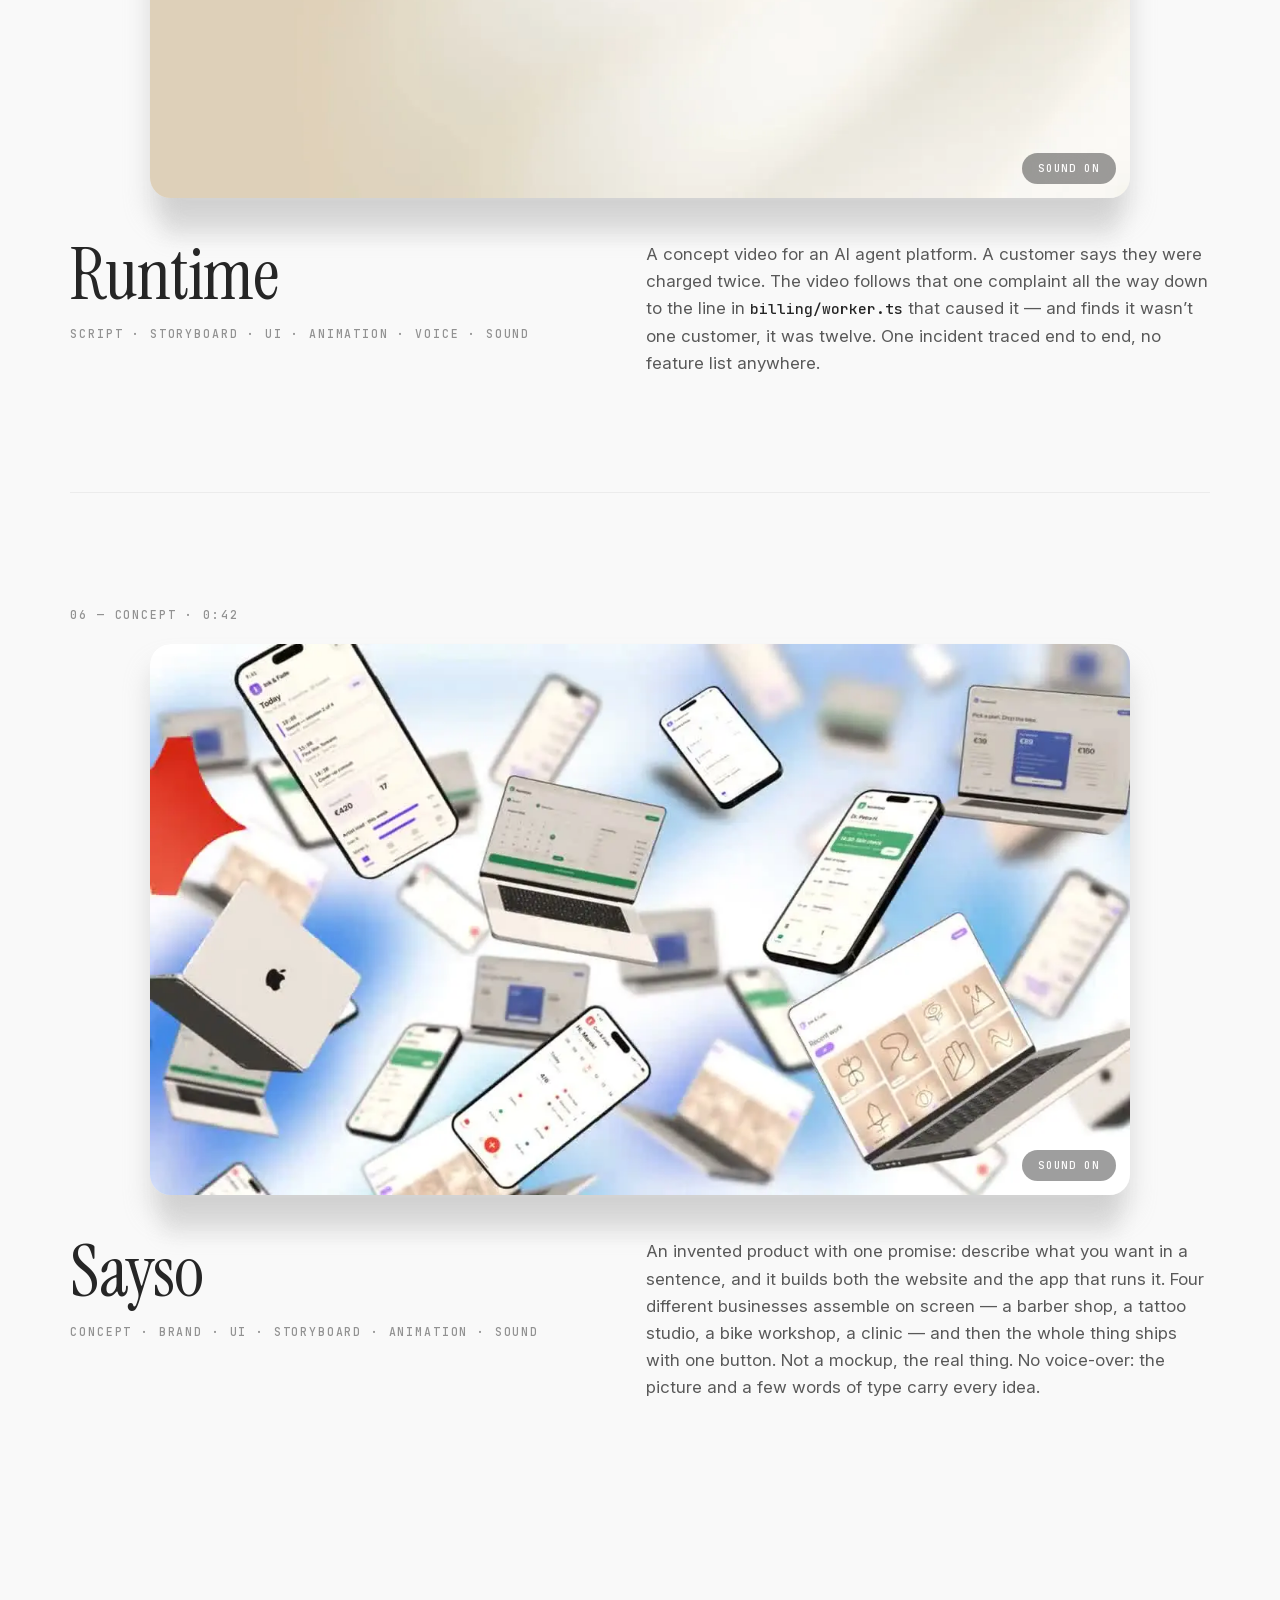
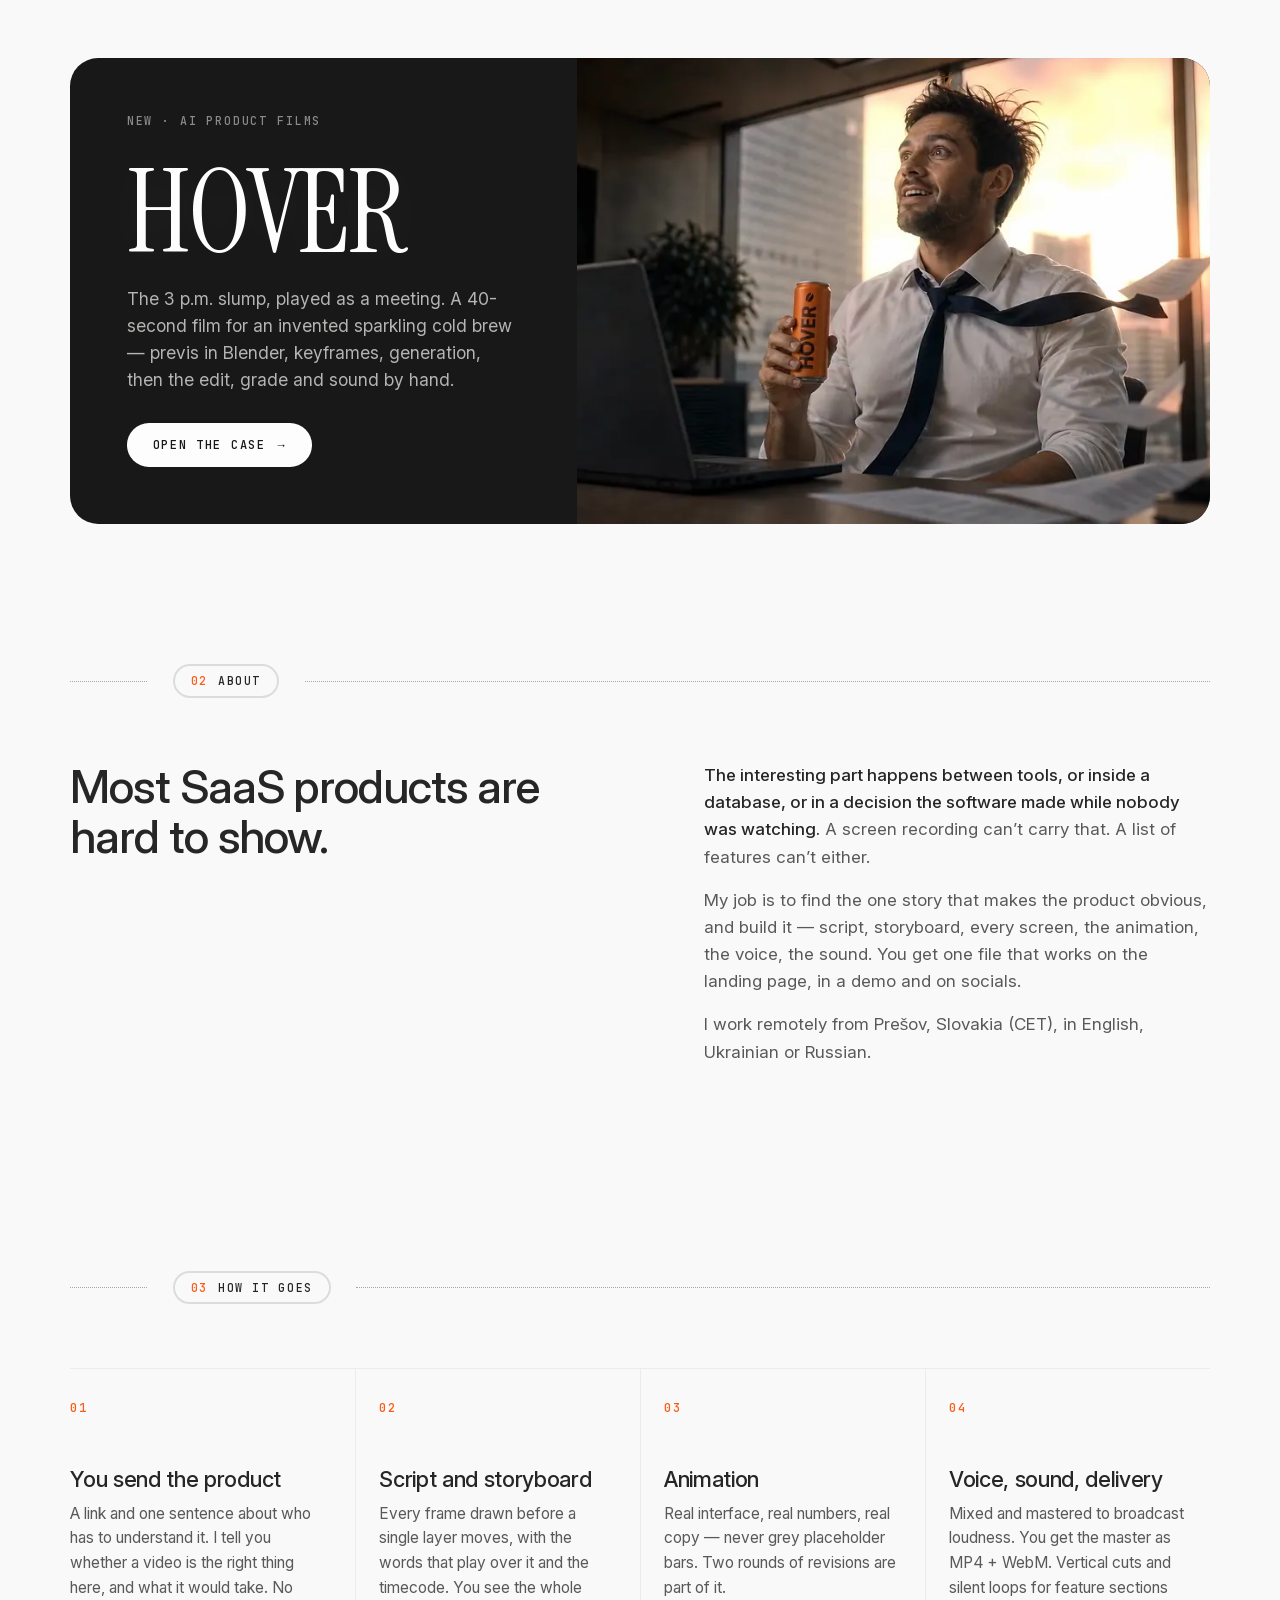
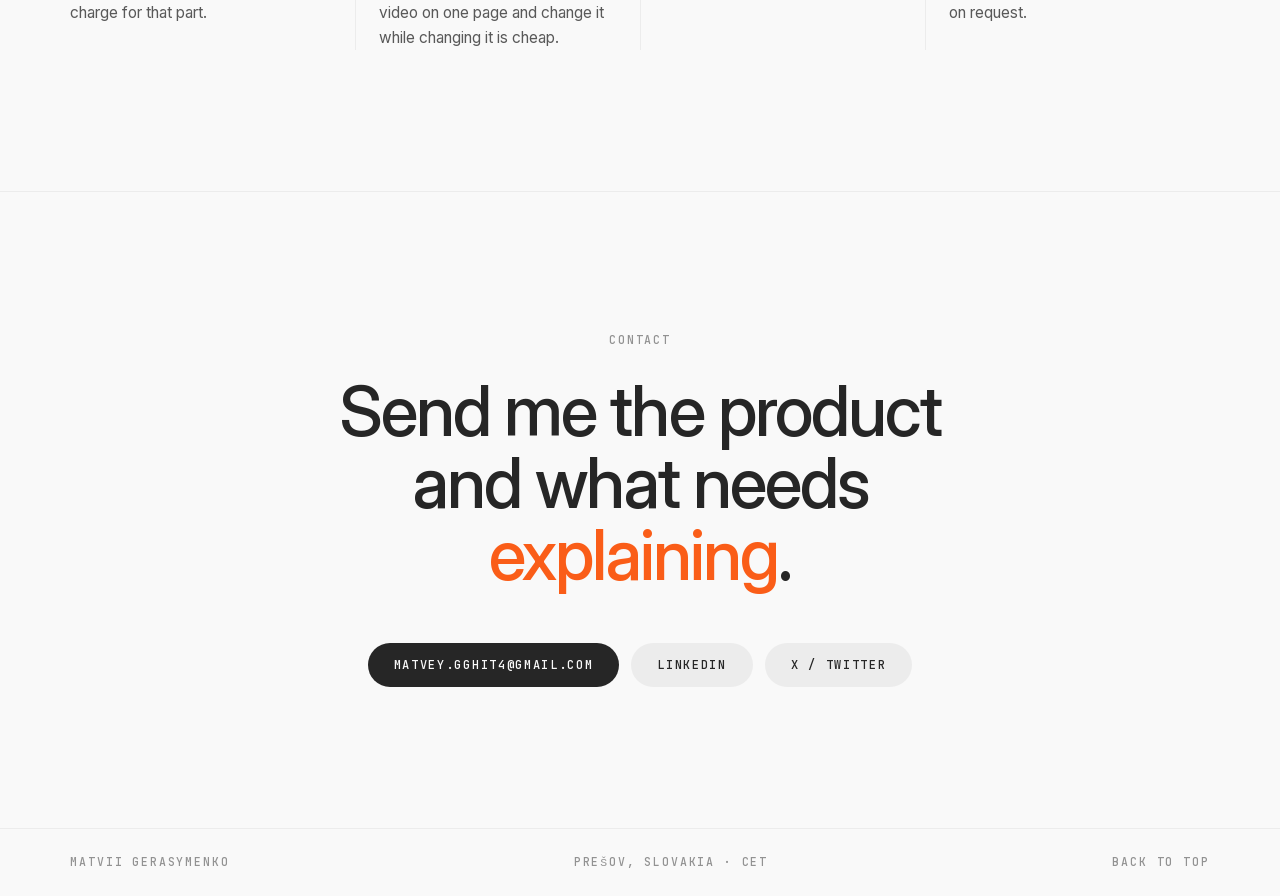
==== commit 309f55e8: "Home: Voice AI back as work 03" ====
--- a/index.html
+++ b/index.html
@@ -76,7 +76,19 @@
     </article>
 
     <article class="proj">
-      <p class="label">03 — Concept · 0:57</p>
+      <p class="label">03 — Client · Polynome, Dubai · 0:53 · Banking</p>
+      <div class="win">
+        <video data-loop src="assets/polynome-voice.mp4" poster="assets/polynome-voice-poster.webp" muted loop playsinline preload="none" width="1280" height="720"></video>
+        <button class="glass sound" type="button">Sound on</button>
+      </div>
+      <div class="proj-meta">
+        <div><h3>Voice AI</h3><p class="label credits">Script · Storyboard · UI · Animation · Voice · Sound</p></div>
+        <div class="body"><p>A customer starts a credit card application and leaves it half done. Polynome’s voice agent calls them back, asks for the missing employer and salary, sends them to the banking app to verify their identity and upload a salary certificate, then hands the finished application to the bank for review. The call and the form run side by side, so you see what the agent hears and what it does with it.</p></div>
+      </div>
+    </article>
+
+    <article class="proj">
+      <p class="label">04 — Concept · 0:57</p>
       <div class="win">
         <video data-loop src="assets/onward.mp4" poster="assets/onward-poster.webp" muted loop playsinline preload="none" width="1280" height="720"></video>
         <button class="glass sound" type="button">Sound on</button>
@@ -88,7 +100,7 @@
     </article>
 
     <article class="proj">
-      <p class="label">04 — Concept · 0:56</p>
+      <p class="label">05 — Concept · 0:56</p>
       <div class="win">
         <video data-loop src="assets/runtime.mp4" poster="assets/runtime-poster.webp" muted loop playsinline preload="none" width="1280" height="720"></video>
         <button class="glass sound" type="button">Sound on</button>
@@ -100,7 +112,7 @@
     </article>
 
     <article class="proj">
-      <p class="label">05 — Concept · 0:42</p>
+      <p class="label">06 — Concept · 0:42</p>
       <div class="win">
         <video data-loop src="assets/sayso.mp4" poster="assets/sayso-poster.webp" muted loop playsinline preload="none" width="1280" height="720"></video>
         <button class="glass sound" type="button">Sound on</button>
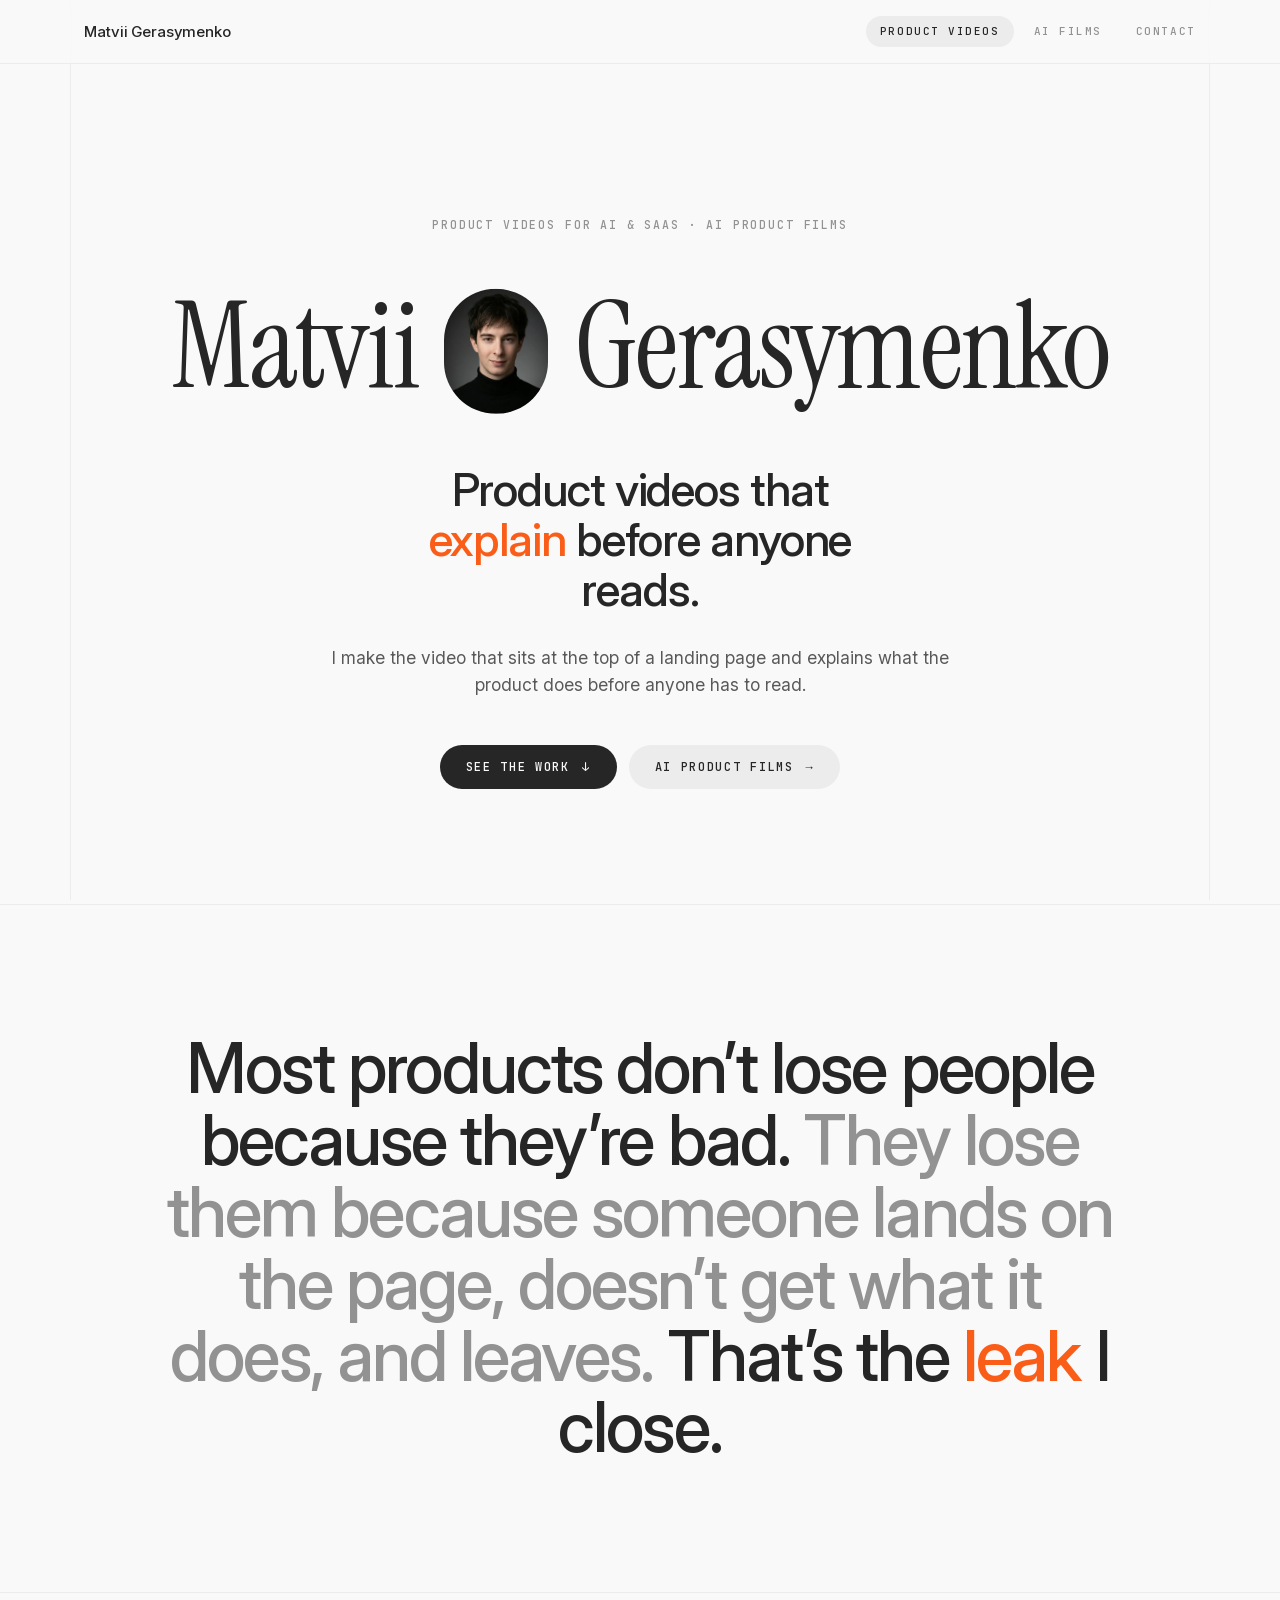
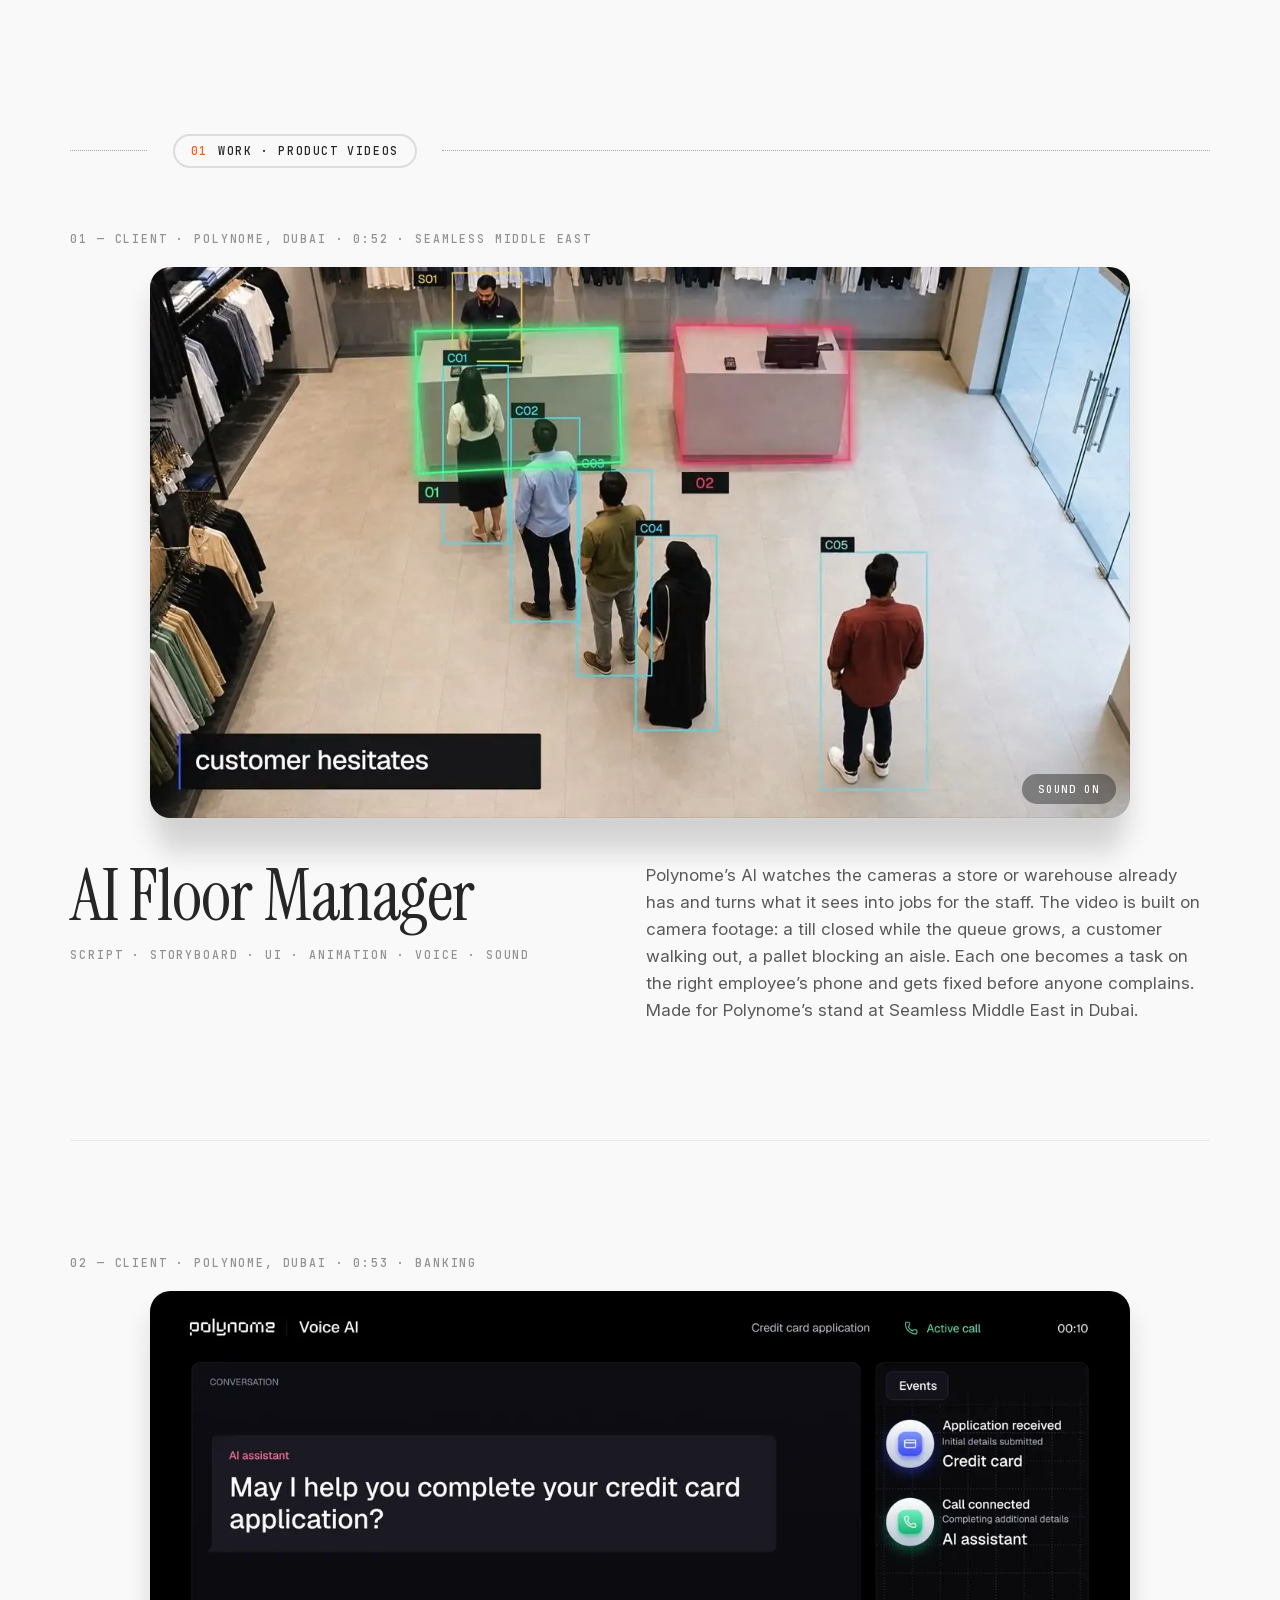
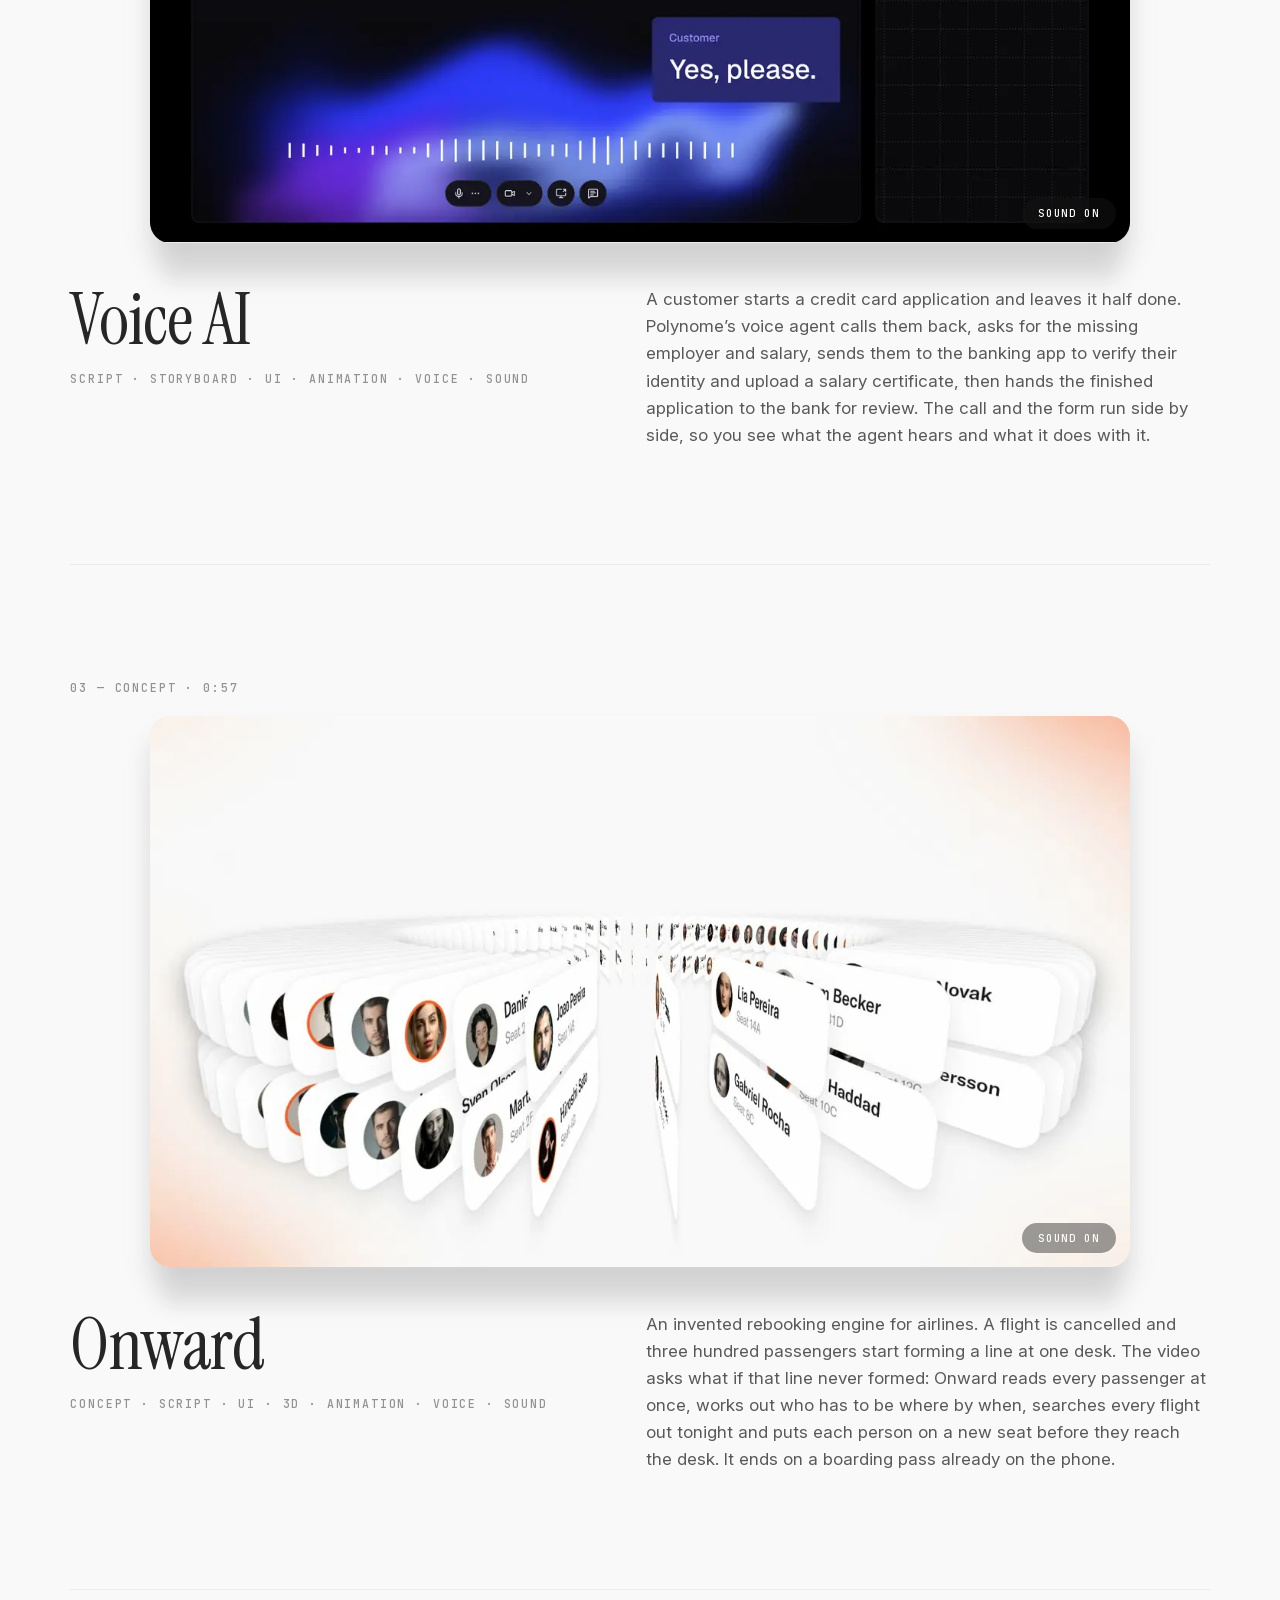
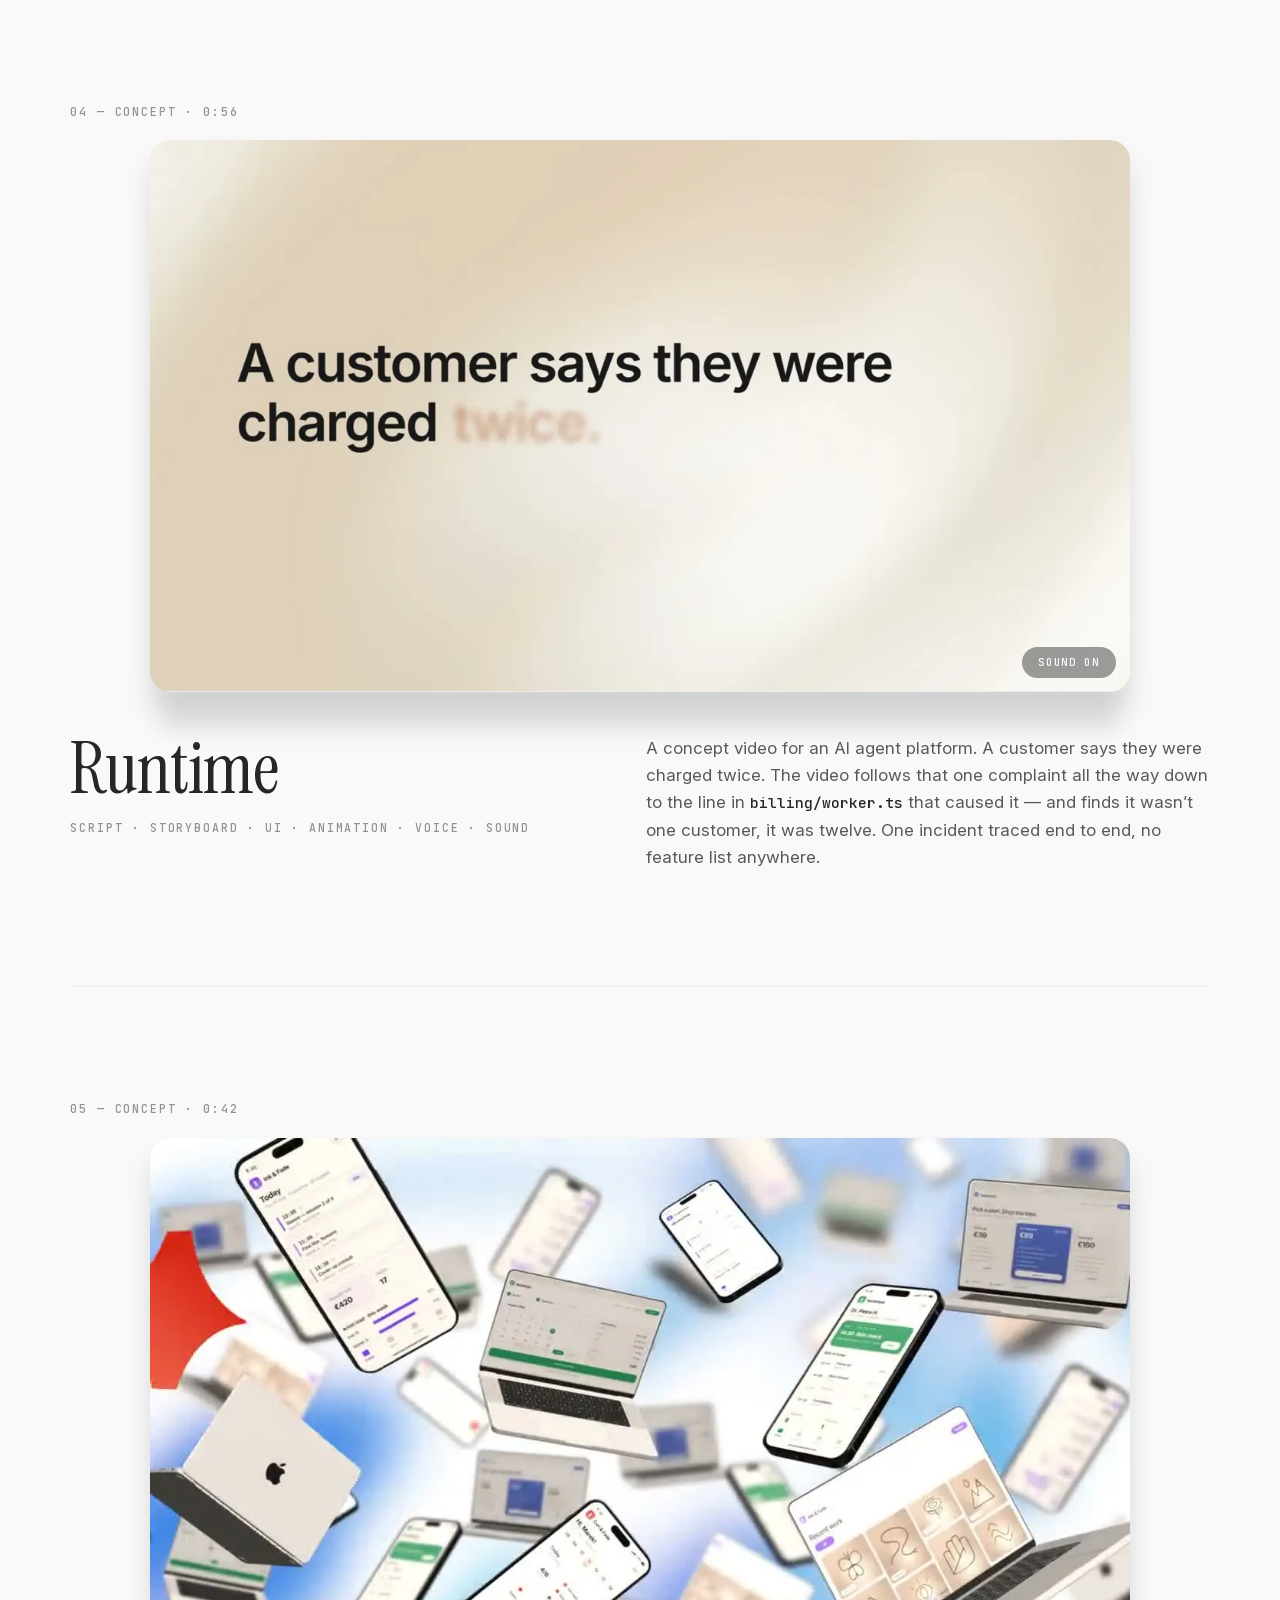
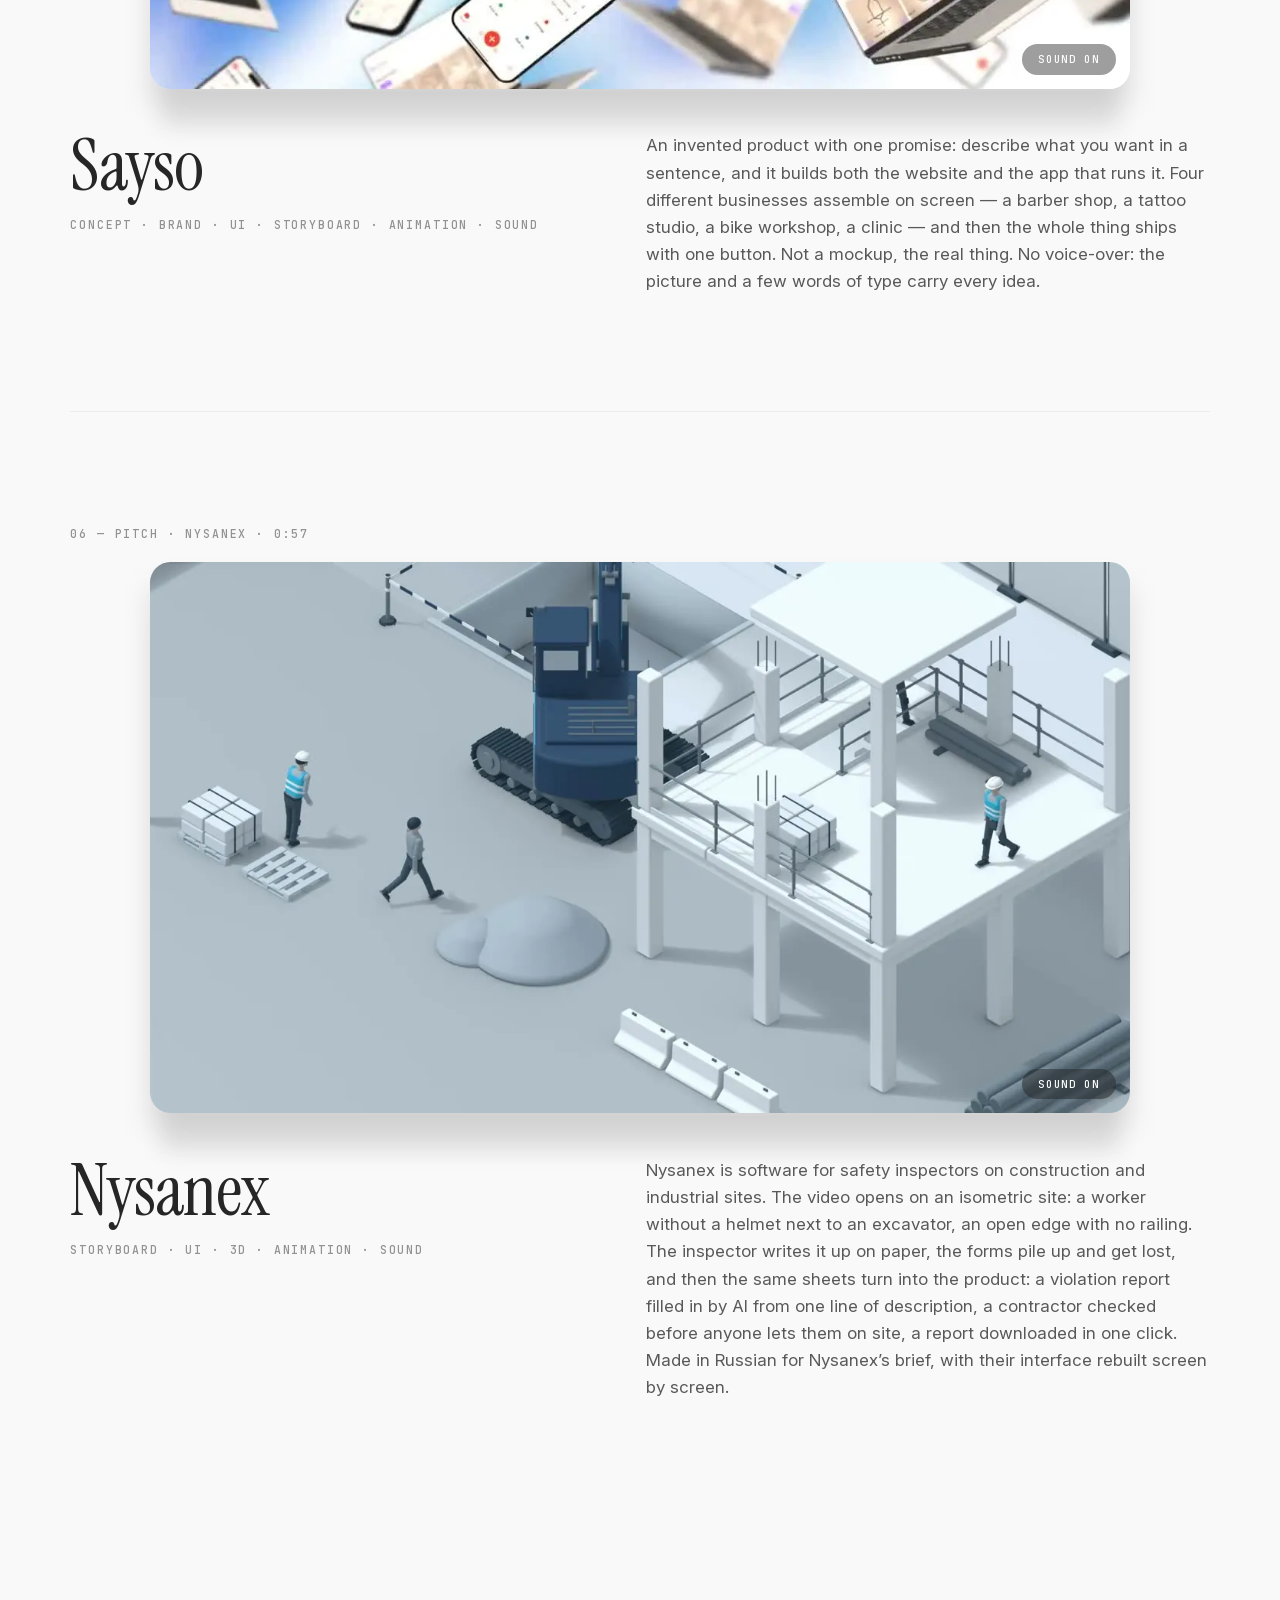
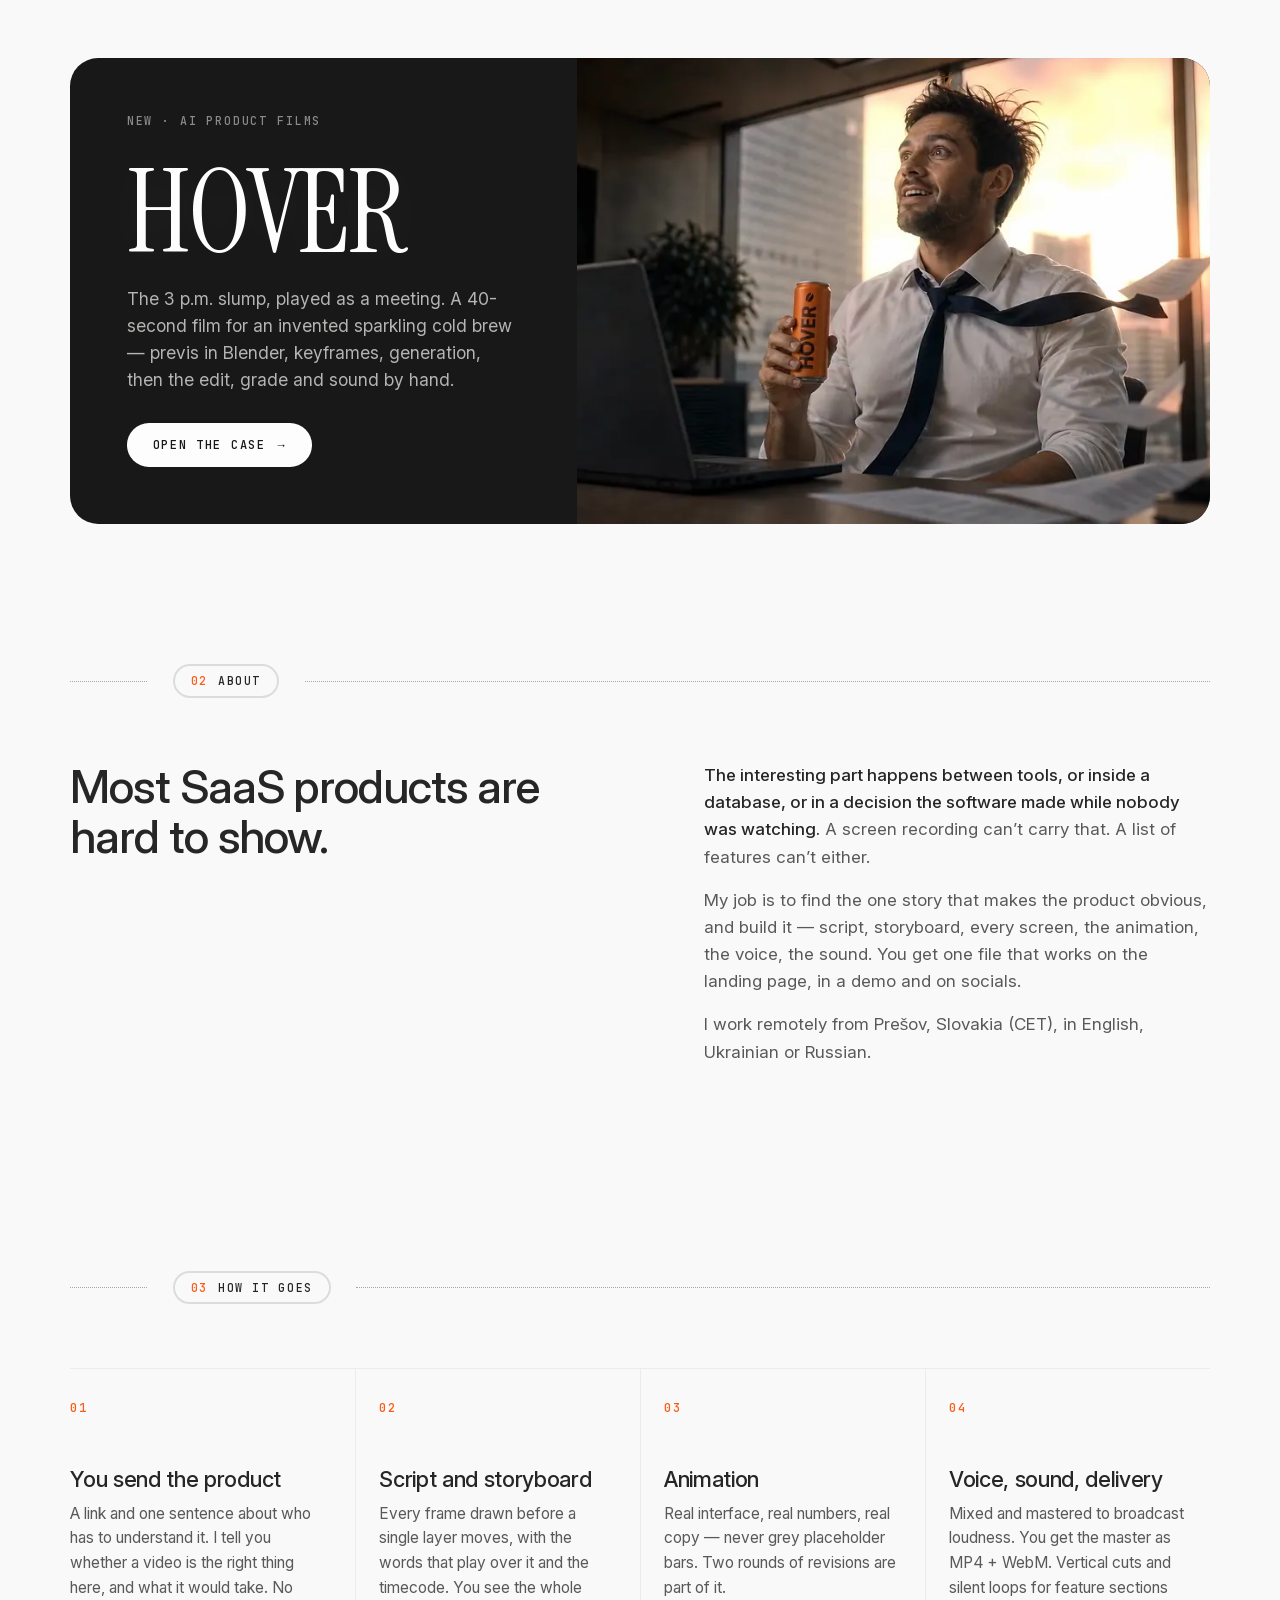
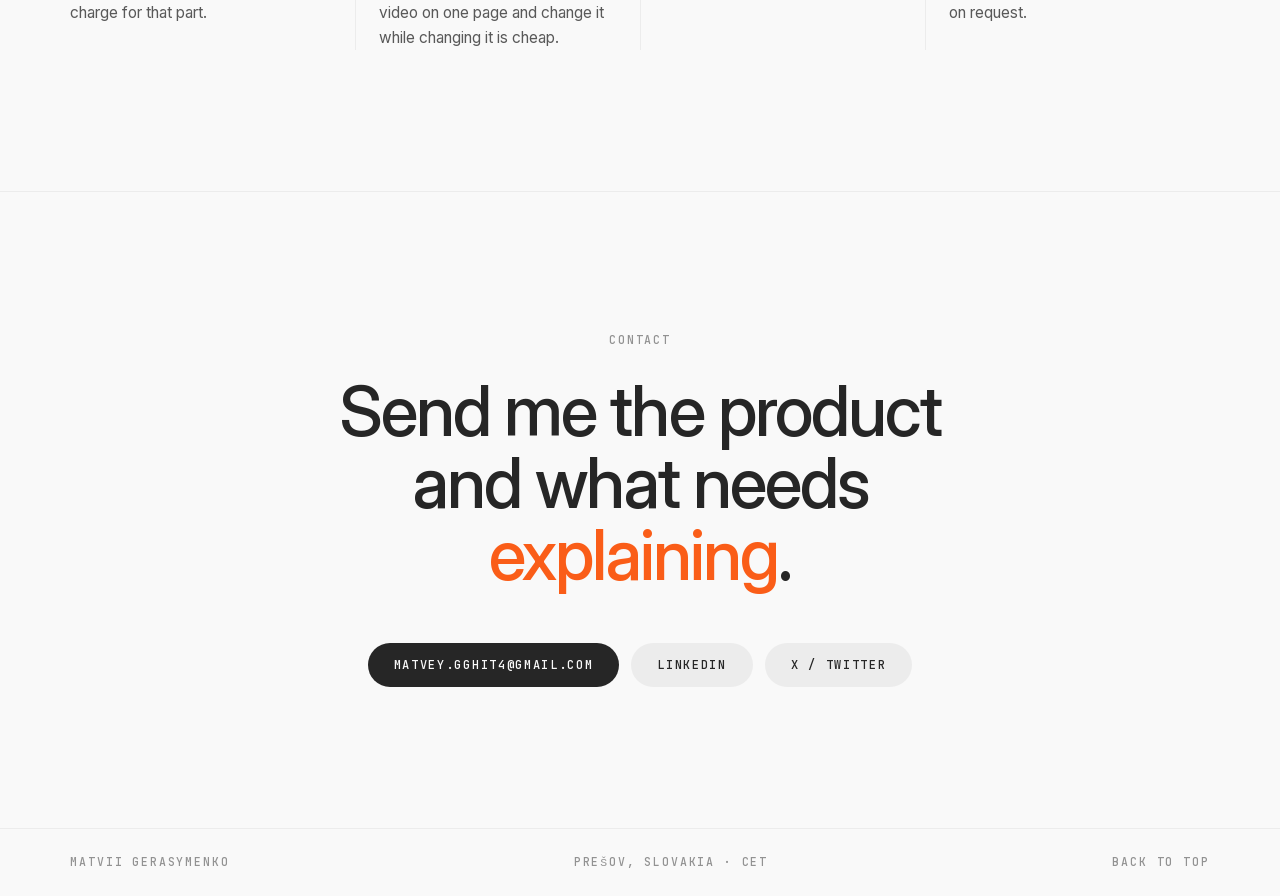
==== commit 0bcc341e: "Home: Polynome first, Nysanex last" ====
--- a/index.html
+++ b/index.html
@@ -7,13 +7,14 @@
 <meta name="description" content="Product videos for AI and SaaS products that are hard to show, built from the real interface — and AI product films with a story. Script, storyboard, animation, voice, sound: one person, start to finish.">
 <meta property="og:title" content="Matvii Gerasymenko — Product videos for AI &amp; SaaS">
 <meta property="og:description" content="Product videos for AI and SaaS products that are hard to show, built from the real interface.">
-<meta property="og:image" content="https://matvii007.github.io/portfolio/assets/nysanex-poster.jpg">
+<meta property="og:image" content="https://matvii007.github.io/portfolio/assets/polynome-floor-poster.jpg">
 <meta property="og:type" content="website">
 <meta name="theme-color" content="#F9F9F9">
 <link rel="preload" href="assets/fonts/Inter-normal-400_600.woff2" as="font" type="font/woff2" crossorigin>
 <link rel="preload" href="assets/fonts/InstrumentSerif-normal-400.woff2" as="font" type="font/woff2" crossorigin>
 <link rel="stylesheet" href="style.css?v=1119">
 <script src="assets/js/site.js?v=1119" defer></script>
+  <script defer src="https://cloud.umami.is/script.js" data-website-id="d5a8908f-6c57-4a4c-8c1d-a0067a50013b"></script>
 </head>
 <body>
 <div class="frame" aria-hidden="true"></div>
@@ -52,19 +53,7 @@
     <div class="guide"><span class="chip"><i>01</i> Work · product videos</span></div>
 
     <article class="proj">
-      <p class="label">01 — Pitch · Nysanex · 0:57</p>
-      <div class="win">
-        <video data-loop src="assets/nysanex.mp4" poster="assets/nysanex-poster.webp" muted loop playsinline preload="none" width="1280" height="720"></video>
-        <button class="glass sound" type="button">Sound on</button>
-      </div>
-      <div class="proj-meta">
-        <div><h3>Nysanex</h3><p class="label credits">Storyboard · UI · 3D · Animation · Sound</p></div>
-        <div class="body"><p>Nysanex is software for safety inspectors on construction and industrial sites. The video opens on an isometric site: a worker without a helmet next to an excavator, an open edge with no railing. The inspector writes it up on paper, the forms pile up and get lost, and then the same sheets turn into the product: a violation report filled in by AI from one line of description, a contractor checked before anyone lets them on site, a report downloaded in one click. Made in Russian for Nysanex’s brief, with their interface rebuilt screen by screen.</p></div>
-      </div>
-    </article>
-
-    <article class="proj">
-      <p class="label">02 — Client · Polynome, Dubai · 0:52 · Seamless Middle East</p>
+      <p class="label">01 — Client · Polynome, Dubai · 0:52 · Seamless Middle East</p>
       <div class="win">
         <video data-loop src="assets/polynome-floor.mp4" poster="assets/polynome-floor-poster.webp" muted loop playsinline preload="none" width="1280" height="720"></video>
         <button class="glass sound" type="button">Sound on</button>
@@ -76,7 +65,7 @@
     </article>
 
     <article class="proj">
-      <p class="label">03 — Client · Polynome, Dubai · 0:53 · Banking</p>
+      <p class="label">02 — Client · Polynome, Dubai · 0:53 · Banking</p>
       <div class="win">
         <video data-loop src="assets/polynome-voice.mp4" poster="assets/polynome-voice-poster.webp" muted loop playsinline preload="none" width="1280" height="720"></video>
         <button class="glass sound" type="button">Sound on</button>
@@ -88,7 +77,7 @@
     </article>
 
     <article class="proj">
-      <p class="label">04 — Concept · 0:57</p>
+      <p class="label">03 — Concept · 0:57</p>
       <div class="win">
         <video data-loop src="assets/onward.mp4" poster="assets/onward-poster.webp" muted loop playsinline preload="none" width="1280" height="720"></video>
         <button class="glass sound" type="button">Sound on</button>
@@ -100,7 +89,7 @@
     </article>
 
     <article class="proj">
-      <p class="label">05 — Concept · 0:56</p>
+      <p class="label">04 — Concept · 0:56</p>
       <div class="win">
         <video data-loop src="assets/runtime.mp4" poster="assets/runtime-poster.webp" muted loop playsinline preload="none" width="1280" height="720"></video>
         <button class="glass sound" type="button">Sound on</button>
@@ -112,7 +101,7 @@
     </article>
 
     <article class="proj">
-      <p class="label">06 — Concept · 0:42</p>
+      <p class="label">05 — Concept · 0:42</p>
       <div class="win">
         <video data-loop src="assets/sayso.mp4" poster="assets/sayso-poster.webp" muted loop playsinline preload="none" width="1280" height="720"></video>
         <button class="glass sound" type="button">Sound on</button>
@@ -120,6 +109,18 @@
       <div class="proj-meta">
         <div><h3>Sayso</h3><p class="label credits">Concept · Brand · UI · Storyboard · Animation · Sound</p></div>
         <div class="body"><p>An invented product with one promise: describe what you want in a sentence, and it builds both the website and the app that runs it. Four different businesses assemble on screen — a barber shop, a tattoo studio, a bike workshop, a clinic — and then the whole thing ships with one button. Not a mockup, the real thing. No voice-over: the picture and a few words of type carry every idea.</p></div>
+      </div>
+    </article>
+
+    <article class="proj">
+      <p class="label">06 — Pitch · Nysanex · 0:57</p>
+      <div class="win">
+        <video data-loop src="assets/nysanex.mp4" poster="assets/nysanex-poster.webp" muted loop playsinline preload="none" width="1280" height="720"></video>
+        <button class="glass sound" type="button">Sound on</button>
+      </div>
+      <div class="proj-meta">
+        <div><h3>Nysanex</h3><p class="label credits">Storyboard · UI · 3D · Animation · Sound</p></div>
+        <div class="body"><p>Nysanex is software for safety inspectors on construction and industrial sites. The video opens on an isometric site: a worker without a helmet next to an excavator, an open edge with no railing. The inspector writes it up on paper, the forms pile up and get lost, and then the same sheets turn into the product: a violation report filled in by AI from one line of description, a contractor checked before anyone lets them on site, a report downloaded in one click. Made in Russian for Nysanex’s brief, with their interface rebuilt screen by screen.</p></div>
       </div>
     </article>
   </section>
